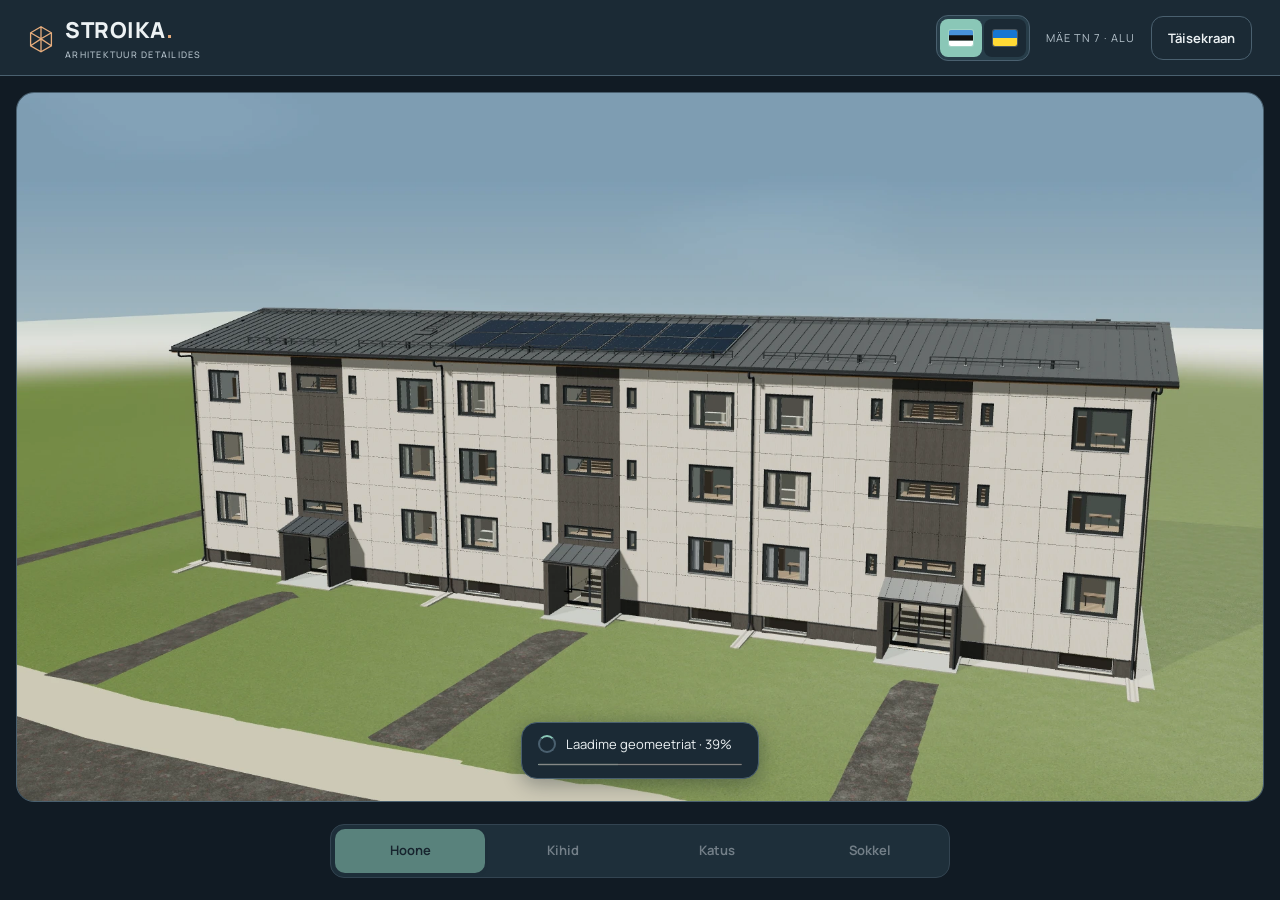
==== index.html @ 81cc1479 "Fix viewport presentation, roof collars, canopy outlets and touch language controls" ====
<!doctype html>
<html lang="et" data-asset-version="f1a93e30051062d28f25">
<head>
<meta charset="UTF-8"><meta name="viewport" content="width=device-width, initial-scale=1, viewport-fit=cover">
<title>Stroika — fassaad 3D-s</title>
<meta name="description" content="Mäe tn 7, Alu interaktiivne mudel avaliku projekti põhjal: pööramine, aknasõlm ja fassaadikihtide vaatamine.">
<meta name="theme-color" content="#111b24">
<link rel="icon" type="image/svg+xml" href="data:image/svg+xml,%3Csvg xmlns='http://www.w3.org/2000/svg' viewBox='0 0 32 32'%3E%3Crect width='32' height='32' rx='7' fill='%23253b33'/%3E%3Cpath d='M7 25V11l9-5 9 5v14H7m9-19v19M7 11l9 5 9-5' stroke='%23c78661' stroke-width='2' fill='none'/%3E%3C/svg%3E">
<link rel="stylesheet" href="./style.css?v=046a4077fe54d6c7591c">
<link rel="stylesheet" href="./presentation.css?v=afd533fc44184ffb05ec">
<script type="importmap">{"imports":{"./address-label.js":"./address-label.js?v=80302ed0776a6fa25265","./app.js":"./app.js?v=bcd4103a118bc91fea74","./assembly-geometry.js":"./assembly-geometry.js?v=94793bc73683503eff06","./asset-request.js":"./asset-request.js?v=95a159436d74dd88d717","./assets/BufferGeometryUtils.js":"./assets/BufferGeometryUtils.js?v=fda7e946b8e0b5ab39b7","./assets/CSS2DRenderer.js":"./assets/CSS2DRenderer.js?v=dd667941bc67380ecb46","./assets/GLTFLoader.js":"./assets/GLTFLoader.js?v=adbbafe8ce40416525b6","./assets/HDRLoader.js":"./assets/HDRLoader.js?v=d7053cfc4019f520335a","./assets/OrbitControls.js":"./assets/OrbitControls.js?v=c87f518c8e2ef7770900","./assets/RoomEnvironment.js":"./assets/RoomEnvironment.js?v=c20f0b4677f6128a138d","./assets/three.core.min.js":"./assets/three.core.min.js?v=61ba0df005b05991361d","./assets/three.module.min.js":"./assets/three.module.min.js?v=e2b5ee6bccd38fd6d8a2","./attic-floor.js":"./attic-floor.js?v=b68721244dbc3a54e870","./balcony-canopy.js":"./balcony-canopy.js?v=f110b8fa345199acd059","./balcony-cut-report.js":"./balcony-cut-report.js?v=0abd7e301e0ae6c8700b","./balcony-door-review.js":"./balcony-door-review.js?v=7d204f4b9f8efd01d2e4","./balcony-floor.js":"./balcony-floor.js?v=d8897e3ec4428729eb2e","./balcony-foundation.js":"./balcony-foundation.js?v=6d9b5b3fee782927a21c","./balcony-guard-source.js":"./balcony-guard-source.js?v=48499f6a5b667c0d6f78","./balcony-guard.js":"./balcony-guard.js?v=bd7186f531e3f54a16d3","./balcony-materials.js":"./balcony-materials.js?v=a9d55a6023f962b1ff80","./balcony-openings.js":"./balcony-openings.js?v=655246cf3c6546e9b4f5","./balcony-returns.js":"./balcony-returns.js?v=2030f0a344135262a0c0","./balcony-steel.js":"./balcony-steel.js?v=8ad013fffa51608e170d","./basement-openings.js":"./basement-openings.js?v=cfbcf807e6611de82596","./basement-window-plan.js":"./basement-window-plan.js?v=4b525cb623924c6e54fa","./basement-window.js":"./basement-window.js?v=b509f8f27368321968cc","./bracket-contact.js":"./bracket-contact.js?v=ccfce6287aacbd3ba866","./camera-clearance.js":"./camera-clearance.js?v=bef3f29b4afa20c36095","./camera-flight.js":"./camera-flight.js?v=c366bd927ab07b0eb783","./camera-keyboard.js":"./camera-keyboard.js?v=ed75ee1beeebaeec5a18","./camera-path.js":"./camera-path.js?v=079c559ab1bda22e01d8","./colour-aligned-columns.js":"./colour-aligned-columns.js?v=984cee5905f1a4c086ac","./context-recovery.js":"./context-recovery.js?v=4e852d9a7979caa1df20","./cut-area-accounting.js":"./cut-area-accounting.js?v=56ecab79c0206097260d","./cut-export-admission.js":"./cut-export-admission.js?v=d2174350e97be2c96b86","./cut-planner.js":"./cut-planner.js?v=71ea9486bda51ec93ed9","./depth-precision.js":"./depth-precision.js?v=2f0d1bb3e088b095fd2a","./dimension-label-layout.js":"./dimension-label-layout.js?v=9d657a3a7c1c1656f472","./dimension-schedule.js":"./dimension-schedule.js?v=57d21f9dce3e668b87b7","./end-wall-plan.js":"./end-wall-plan.js?v=03a8d7c6746a28905260","./engineering.js":"./engineering.js?v=a8e43d8fbae0f5274395","./entrance-access.js":"./entrance-access.js?v=705b09d2b3430f9ad68b","./entrance-context.js":"./entrance-context.js?v=d1247cc9fa3fe8171b16","./entrance.js":"./entrance.js?v=bba07e8d966ff369f007","./facade-colour-reference.js":"./facade-colour-reference.js?v=6c206ccae139eda6369c","./facade-colour-regions.js":"./facade-colour-regions.js?v=148253c18e8b266a34f4","./facade-corners.js":"./facade-corners.js?v=c5e0d01fce3b407b5b12","./facade-layouts.js":"./facade-layouts.js?v=bfe1ab2900c4718e681e","./facade-model-report.js":"./facade-model-report.js?v=a4027d465fecb69705ec","./facade-system.js":"./facade-system.js?v=b2ef3e587ae87a8224fa","./facade-window.js":"./facade-window.js?v=1150a4539124af18ea81","./fc-surface-uv.js":"./fc-surface-uv.js?v=74efad9407430b89746a","./gables.js":"./gables.js?v=308a1340d264072f6601","./glass-presentation.js":"./glass-presentation.js?v=217318fbb67a0286d0b7","./glazing-unit.js":"./glazing-unit.js?v=bef35822c9a3763f809d","./ground-junctions.js":"./ground-junctions.js?v=6e81d5db80e55c9f88b8","./house-report.js":"./house-report.js?v=4a797d5ca430efbe4f43","./house-workbench.js":"./house-workbench.js?v=38b29769c2aa2dc7f517","./i18n-catalog.js":"./i18n-catalog.js?v=53d9ffaf5446d22a8bc9","./i18n.js":"./i18n.js?v=d6da8995f29092e487aa","./inspection-stage.js":"./inspection-stage.js?v=679b2fa26d54f865747b","./joint-backings.js":"./joint-backings.js?v=344ec2947635e4515d29","./labour-plan.js":"./labour-plan.js?v=b615311474c632a0fff2","./landscape.js":"./landscape.js?v=46519fa29a1b203ef21e","./layout-options.js":"./layout-options.js?v=fceb8210a58e6cb95d4c","./local-joint-contract.js":"./local-joint-contract.js?v=28b755497af03d381aa5","./lookdev.js":"./lookdev.js?v=bb4e6d09b8dacef7bfd3","./manufacturing-plan.js":"./manufacturing-plan.js?v=09b4ba536b446ac4ffaf","./material-reference.js":"./material-reference.js?v=6fc06769d2205ecdea02","./model.js":"./model.js?v=21ec33af3bca0c9789c0","./motion.js":"./motion.js?v=7cb56ccbbaab7938e34a","./native-model.js":"./native-model.js?v=e6be6a615f79ee05e4f4","./native-transport.js":"./native-transport.js?v=31d6c290a8f6722cddcb","./northwest-openings.js":"./northwest-openings.js?v=2d9708341de5ee6011ef","./opening-dimensions.js":"./opening-dimensions.js?v=8c6c34f3834d6f7a5060","./panel-blank-shapes.js":"./panel-blank-shapes.js?v=f43d72f097272eac4ff3","./panel-contour-geometry.js":"./panel-contour-geometry.js?v=859fbf2c04aa29979e6c","./panel-drilling.js":"./panel-drilling.js?v=f5008f6df70693effa74","./panel-fastener-pattern.js":"./panel-fastener-pattern.js?v=53b2ac24f8c257262f7e","./panel-local-joints.js":"./panel-local-joints.js?v=d94a86e1718653aedc5e","./panel-rectangle-partition.js":"./panel-rectangle-partition.js?v=52e167e9722d224eb84e","./panel-row-plans.js":"./panel-row-plans.js?v=4dd62f5281ede4c2ed92","./panel-screws.js":"./panel-screws.js?v=47c69201475d6217acd4","./panel-support-topology.js":"./panel-support-topology.js?v=3cd028f0bba2a2d20cbd","./plinth-air-path.js":"./plinth-air-path.js?v=5e6fa7f5764194be2ebb","./plinth-assembly.js":"./plinth-assembly.js?v=24295f304f7d7cd035d5","./plinth-board-drilling.js":"./plinth-board-drilling.js?v=0b1f20275c44f00a4d11","./plinth-cut-report.js":"./plinth-cut-report.js?v=112612f791c641402ff1","./plinth-fixing-review.js":"./plinth-fixing-review.js?v=f5f68c0758fc7167e67a","./plinth-plan.js":"./plinth-plan.js?v=512eb7afffaf000fef30","./plinth-selection.js":"./plinth-selection.js?v=034f75030c23aaaf6055","./plinth-support-inspection.js":"./plinth-support-inspection.js?v=9ac2a6752c0ebf2d5d8f","./plinth-supports.js":"./plinth-supports.js?v=6f33201c4c2aa1c50548","./plinth-ventilation.js":"./plinth-ventilation.js?v=e081619e3a3a4e57336b","./presentation.js":"./presentation.js?v=aeb04df1e1323be7c5cf","./profile-cuts.js":"./profile-cuts.js?v=5f25b1b3d617f0002b52","./project-quantities.js":"./project-quantities.js?v=48af7e0e832611594af2","./rainwater-details.js":"./rainwater-details.js?v=5e08c3ec34ef5ee8a0e8","./rainwater-source.js":"./rainwater-source.js?v=e925e20661da683ee73d","./render-quality.js":"./render-quality.js?v=307b591478662fbd8284","./retained-return-drawing.js":"./retained-return-drawing.js?v=5ad739450ceb96f6e835","./reveal-plan.js":"./reveal-plan.js?v=7976fb8bd0724afd8a3d","./roof-assembly.js":"./roof-assembly.js?v=1ca0709fe92a6986a6f9","./roof-colour-reference.js":"./roof-colour-reference.js?v=7435b238c9062695c0b2","./roof-edge-details.js":"./roof-edge-details.js?v=03960c8f4cec0ee09d2c","./roof-edge-drawing.js":"./roof-edge-drawing.js?v=89116c6f978f35990759","./roof-geometry.js":"./roof-geometry.js?v=22fea6f43058669affa2","./roof-lath-review.js":"./roof-lath-review.js?v=b5bbfd9e30db08e8463e","./roof-penetration-flashing.js":"./roof-penetration-flashing.js?v=64b873654951f13a9c4b","./selection-drawing.js":"./selection-drawing.js?v=183030824e7bf06c9c46","./site-access-reference.js":"./site-access-reference.js?v=43acfdd09ffcd6b4b567","./site-plan-reference.js":"./site-plan-reference.js?v=b1d7b631a0abacf950e4","./source-openings.js":"./source-openings.js?v=10825c2974d39651b61d","./static-display.js":"./static-display.js?v=5b0a6d303ba770de3ea8","./tap-gesture.js":"./tap-gesture.js?v=1f12467488f590e7273f","./terrain-relief.js":"./terrain-relief.js?v=ce4349dcc2130a2dcf2d","./viewer-entry.js":"./viewer-entry.js?v=22b4f840751bb31de50a","./viewer-startup.js":"./viewer-startup.js?v=ef9cd405ccd4a5fee690","./visible-picking.js":"./visible-picking.js?v=cc2d7ab8867e9b3622e1","./visual-panel-layout.js":"./visual-panel-layout.js?v=228a85b396be67d342d5","./window-decoration.js":"./window-decoration.js?v=9f7592676ddf8d2ad273","./window-detail.js":"./window-detail.js?v=044bbdfba5a5f567910d","./window-panel-inspection.js":"./window-panel-inspection.js?v=e3a97f4944a8379cc226","./window-schedule.js":"./window-schedule.js?v=18ff9a34581ae51a6429","./window-sill.js":"./window-sill.js?v=b2d2eb8c8c85591f98f5","./workbench-entry.js":"./workbench-entry.js?v=69d55c6009302a7c5cb3","./workbench.js":"./workbench.js?v=1d718b885391c957c95d","three":"./assets/three.module.min.js?v=e2b5ee6bccd38fd6d8a2"}}</script>
</head>
<body>
<div class="app" id="app" data-mode="building">
  <header class="header">
    <div class="identity"><svg aria-hidden="true" width="30" height="32" viewBox="0 0 30 32"><path d="M3 25V10l12-7 12 7v15l-12 7zM15 3v29M3 10l12 7 12-7M3 25l12-8 12 8" fill="none" stroke="currentColor" stroke-width="1.5"/></svg><div><b>STROIKA<span class="brand-point">.</span></b><span class="subbrand">ARHITEKTUUR DETAILIDES</span></div></div>
    <div class="header-actions"><div id="language-switch" class="language-switch" role="group" aria-label="Keel / Мова"><button type="button" data-language="et" lang="et" aria-pressed="true" aria-label="Eesti keel" title="Eesti keel"><svg class="language-flag" viewBox="0 0 24 16" aria-hidden="true"><path fill="#4891d9" d="M0 0h24v6H0z"/><path fill="#111" d="M0 5.33h24v5.34H0z"/><path fill="#fff" d="M0 10.67h24V16H0z"/></svg></button><button type="button" data-language="uk" lang="uk" aria-pressed="false" aria-label="Українська мова" title="Українська мова"><svg class="language-flag" viewBox="0 0 24 16" aria-hidden="true"><path fill="#1676d1" d="M0 0h24v8H0z"/><path fill="#ffda35" d="M0 8h24v8H0z"/></svg></button></div><span class="demo-badge">MÄE TN 7 · ALU</span><button id="presentation-toggle" type="button" aria-pressed="false">Täisekraan</button><button id="open-engineering" type="button" aria-expanded="false" aria-controls="engineering-drawer" hidden>Joonised</button></div>
  </header>
  <main>
    <section class="stage" aria-label="Hoone interaktiivne 3D-mudel" data-signature-moment="facade-explode" data-story-beat="building">
      <img id="model-poster" class="model-poster" src="./assets/mae7-preview.webp" alt="Mäe tn 7 mudeli ülevaade" fetchpriority="high" decoding="async">
      <div id="viewer" role="img" aria-label="Projektil põhinev kolmemõõtmeline mudel. Pööramiseks lohista; klaviatuuriga juhtimiseks kasuta vaate nuppe."></div>
      <div class="stage-title"><span class="eyebrow" id="view-kicker">01 / ARHITEKTUUR</span><h1 id="view-title">Mäe tn 7.</h1><p id="view-description">Rekonstrueerimine avaliku projekti põhjal.</p></div>
      <div id="selection-card" class="selection-card" aria-live="polite" hidden></div>
      <span id="gesture-hint" hidden></span><div class="model-tag"><span class="model-tag-line"></span><span id="model-tag-text">40,4 m · 3 korrust</span></div>
      <div class="view-tools" inert aria-label="Vaate juhtimine">
        <button id="gesture-mode" class="icon-button" aria-pressed="false" aria-label="Lülita lohistamine nihutamisele" title="Pööramine / nihutamine"><svg class="rotate-symbol" viewBox="0 0 24 24"><path d="M20 8a8 8 0 1 0 0 8M20 3v5h-5"/></svg><svg class="pan-symbol" viewBox="0 0 24 24"><path d="M12 3v18M3 12h18m-13-8 4-3 4 3M8 20l4 3 4-3M4 8l-3 4 3 4m16-8 3 4-3 4"/></svg></button><button id="dimensions" class="icon-button" aria-label="Mõõdud" title="Mõõdud" aria-pressed="false"><svg viewBox="0 0 24 24"><path d="m4 17 13-13 4 4-13 13ZM9 12l3 3m1-7 3 3"/></svg></button><button id="rotate-left" class="icon-button" aria-label="Pööra mudelit vasakule" title="Pööra vasakule"><svg viewBox="0 0 24 24"><path d="M8 5 3 10l5 5M3 10h10a6 6 0 0 1 0 12"/></svg></button>
        <button id="rotate-right" class="icon-button" aria-label="Pööra mudelit paremale" title="Pööra paremale"><svg viewBox="0 0 24 24"><path d="m16 5 5 5-5 5M21 10H11a6 6 0 0 0 0 12"/></svg></button>
        <button id="zoom-in" class="icon-button" aria-label="Suumi sisse" title="Suumi sisse"><svg viewBox="0 0 24 24"><path d="M5 12h14M12 5v14"/></svg></button>
        <button id="zoom-out" class="icon-button" aria-label="Suumi välja" title="Suumi välja"><svg viewBox="0 0 24 24"><path d="M5 12h14"/></svg></button>
        <button id="home-view" class="icon-button" aria-label="Algvaade" title="Algvaade"><svg viewBox="0 0 24 24"><path d="m4 11 8-7 8 7M6 10v10h12V10M10 20v-7h4v7"/></svg></button>
      </div>
      <div id="loading" class="loading" role="status"><span class="loading-mark"></span><span id="loading-text">Laadime mudelit…</span><progress id="loading-progress" max="100" aria-label="3D laadimine"></progress></div>
      <div id="fallback" class="fallback" hidden><h2 id="fallback-title">3D avamine ebaõnnestus</h2><p id="fallback-note">Proovi stseeni uuesti laadida.</p><button id="retry-viewer" class="dimension-button" type="button">Proovi uuesti</button></div>

    </section>
    <aside class="control-panel" aria-label="Mudeli vaated ja fassaadikihid">
      <div class="panel-heading"><span class="eyebrow">MUDELI ÜLEVAADE</span><span class="technical-label">3D</span></div>
      <div class="mode-tabs" inert role="group" aria-label="Mudeli vaade">
        <button data-mode="building" aria-pressed="true">Hoone</button>
        <button data-mode="layers" aria-pressed="false">Kihid</button>
        <button data-mode="roof" aria-pressed="false">Katus</button><button data-mode="plinth" aria-pressed="false">Sokkel</button>
      </div>
      <div class="panel-intro"><h2 id="panel-title">Hoone ülevaade</h2><p id="panel-description">Vali element, et seda mudelis vaadata.</p></div>
      <div id="reveal-controls" class="reveal-controls" hidden><div role="group" aria-label="Aknasõlme variant"><button data-reveal="field" aria-pressed="true">Cembrit · 150 mm</button><button data-reveal="source" aria-pressed="false">Projekt · PURAL</button></div><button id="glazing-inspection" type="button" aria-pressed="false">Klaaspakett</button><a href="./field-reveal-cuts.json?v=b94b55be0f2cf8744ea2" download>Akna palede detailid ↓</a></div>
      <div class="layer-workspace" data-story-beat="layers">
        <div class="slider-heading"><label for="explode">Eralda kihid</label><output id="explode-value" for="explode">0%</output></div>
        <input id="explode" type="range" min="0" max="100" step="1" value="0" aria-label="Fassaadikihtide eraldamise ulatus">
        <div class="layer-list" id="layer-list"></div>
      </div>
      <div class="selected-layer" id="selected-layer" aria-live="polite"><span class="eyebrow">KONSTRUKTSIOON</span><h3>Mäe tn 7 · Alu</h3></div>
      <div class="selection-actions"><button id="focus-component" hidden>Vaata detaili lähemalt</button><button id="open-selection-drawing" type="button" hidden>Selle plaadi joonis ↗</button><button id="measure-balcony-door" type="button" hidden>Ukse mõõdud</button><button id="measure-balcony-window" type="button" hidden>Akna mõõdud</button></div><div class="panel-bottom"><span class="demo-square"></span><p>Alus: projekt P-8/8/22, lehed 02, 05–08. Väikesed detailid on lihtsustatud; objekti mõõte ja kehtivat paigaldusversiooni veel kontrollitakse.</p></div>

      <a class="source-link" href="https://riigihanked.riik.ee/rhr-web/#/procurement/10162244/documents?group=B" target="_blank" rel="noopener">Avalik projekt ↗</a>
    </aside>
  </main>
  <details id="engineering-drawer"><summary hidden>Joonised / arvutused</summary><section id="selection-drawing" class="engineering selected-drawing" aria-label="Valitud detaili joonis" hidden></section><section class="engineering" aria-label="Paigalduse ettevalmistus">
 <div class="engineering-head"><span class="eyebrow">PAIGALDUSE ETTEVALMISTUS · KONTROLLITAVAD VARIANDID</span><h2>Fassaadist konkreetse detailini.</h2><p>Akende asukohad pärinevad lehe 05 vektorjoonisest. Tüüpide mõõdud on spetsifikatsioonist. Objekti mõõte ja kehtivat tööprojekti veel kontrollitakse.</p></div>
 <div class="engineering-grid"><div>
 <div class="planner-controls"><label>Fassaad<select id="layout-facade"><option value="SE">Kagu · sissepääsud</option><option value="NW">Loode · rõdud</option><option value="SW">Edel · otsasein</option><option value="NE">Kirre · otsasein</option></select></label><label>Plaadimoodul<select id="layout-variant"><option value="A">A · plaat 832 + vuuk 8</option><option value="B">B · plaat 1192 + vuuk 8</option><option value="C">C · plaat 1250 + vuuk 8</option><option value="D">D · varasemad pikad 1200</option><option value="E" selected>1192×1250 · vasakult →</option></select></label><label>Valmis detaili suurim kõrgus, mm<input id="panel-height" type="number" min="0" max="3050" step="1" value="1250"></label><label>Akende ümber<select id="cut-policy"><option value="split">Eraldi detailid · Patina</option><option value="notched-study" selected>Sälguga terve leht · kontrollimiseks</option></select></label><label>Võrgu nihe, mm<input id="layout-offset" type="number" min="0" max="1257" step="1" value="0"></label><button id="find-offset">Võrdsed servad / vähem lõikeid</button></div>
 <p id="layout-note"></p><div id="layout-svg" class="layout-drawing"></div><div id="layout-metrics" class="layout-metrics"></div><p id="layout-scope" class="scope"></p><div id="part-info" class="part-info" aria-live="polite"></div><p id="cut-warning" class="engineering-warning"></p>
 <div class="export-controls"><button id="csv-export">Koguste tabel CSV ↓</button><button id="svg-export">Joonis SVG ↓</button><button id="json-export">Täielik arvutus ↓</button><button id="saw-export">Lõigete järjekord CSV ↓</button><button id="offcut-export">Jäägid CSV ↓</button></div>
 </div><div class="cut-column"><h3>Detailide paigutus lehel.</h3><div class="planner-controls"><label>Lehe laius, mm<select id="stock-width"><option>1200</option><option>1250</option><option selected>1192</option></select></label><label>Lehe kõrgus, mm<input id="stock-height" type="number" min="1" step="1" value="1250"></label><label>Saetee, mm<input id="kerf" type="number" min="0" max="15" value="3"></label><label>Servavaru mõlemal küljel, mm<input id="trim" type="number" min="0" max="100" value="0"></label></div><p class="scope">1192×1250 mm on Arturi täpsustatud valmis plaadi mõõt. Detaili ja lehe kõrgust saab võrrelda eraldi. Saetee ja servavaru on eeldused. Tekstuuri pööramine on keelatud; värve arvestatakse eraldi.</p><label class="sheet-label">Vaata lehte<select id="sheet-select"></select></label><div id="sheet-svg" class="sheet-drawing"></div><p id="unallocated" class="scope"></p></div></div>
 <p id="engineering-status" role="status"></p>
 <div class="engineering-grid secondary"><section><h3>Karkassi samm ja villa lõikamine.</h3><p>Konsoolid kannavad koormust, puitprussid moodustavad pesad ja roovid toetavad plaate. Villa laius aitab valida konstruktiivselt lubatud lahenduste seast säästliku variandi.</p><div class="planner-controls"><label>Prusside telgede samm, mm<input id="wool-step" type="number" value="600" min="100" max="1000"></label><label>Villa laius, mm<input id="wool-width" type="number" value="565" min="1" max="1500"></label><label>Lõikevaru, mm<input id="wool-extra" type="number" value="15" min="0" max="30"></label></div><p id="wool-result" class="part-info" aria-live="polite"></p><p class="scope">ISOVER STANDARD35 näide: 565 mm puitkarkassi sammule 600; tootja järgi varu 10–15 mm. Objektil kasutatavat toodet ei ole veel kinnitatud. <a href="https://www.isover.ee/Tooted/ehitusisolatsioon/isover-standard-35" target="_blank" rel="noopener">Allikas ↗</a></p></section>
 <section><h3>Tööde järjekord.</h3><ol class="sequence"><li>Aluspind, geomeetria, tööjoonis ja kinnituste katsed.</li><li>Esimene konsoolide ja aknaraami näidis; vastuvõtt enne seeriat.</li><li>100 mm villa → vertikaalne 50×50 / 50 mm → horisontaalne 50×50 / 50 mm.</li><li>9 mm tuuletõkkekips, sobiv vuukide tihendus ja fotod enne sulgemist. Akende juures olev RKL31 on teine materjal: seda ei teibita.</li><li>100×25 lauad, avatud tuulutuskanal, vuugitoed ja süsteemne teip.</li><li>Paigutus → avade ja liikumise kontroll → lõikamine → paigaldus → vastuvõetud detailide arvestus.</li></ol><p class="scope">Fassaadi normatiivne omakaal 0,5 kN/m² — §5.5. Tuulekoormus ja plokkaluse tugevus pole määratud; ankrute sammu mudel ei määra.</p></section></div>
 <details class="quantities"><summary>Projekti kogused: fassaad, sokkel ja katus</summary><p>Mahutabel v02, leht Hanketabel. Projekti maht; varu ei lisata ega tööd loeta vastuvõetuks automaatselt.</p><table><thead><tr><th>Töö</th><th>Kogus</th><th>Allikas</th></tr></thead><tbody id="quantities-body"></tbody></table><a href="./window-ledger.json?v=74e44ffeea60c7464576" download>Aknad · 88 elementi JSON ↓</a></details>
</section>
<section class="engineering interface-section" id="material-reference"><span class="eyebrow">MATERJALID / V25</span><h2>Materjal, värv ja paksus.</h2><p>P222 ja P070 on muutmata Swisspearli digitaalsed näidised. RR23 on Ruukki kataloogi näidis. Välimus sõltub valgusest ja ekraanist; tarnitud partiid veel kontrollitakse.</p><div class="material-samples"><figure><img src="./assets/P222-official-swatch.jpg" alt="Swisspearl P222 digitaalne näidis" width="140" height="105"><figcaption>P222 · põhifassaad</figcaption></figure><figure><img src="./assets/P070-official-swatch.jpg" alt="Swisspearl P070 digitaalne näidis" width="140" height="105"><figcaption>P070 · tumedad alad</figcaption></figure><figure><div class="rr23-sample" aria-label="RR23 digitaalne näidis"></div><figcaption>RR23 · katus ja metall</figcaption></figure></div><details class="quantities"><summary>20 materjali: parameetrid ja allikad</summary><table><thead><tr><th>Element / allikas</th><th>Projekti parameetrid</th><th>Välimus mudelis</th></tr></thead><tbody><tr><td>Katuseplekk<small>PDF 19, 53, 60</small></td><td>Classic / PURAL / RR23 · 0,6 mm; 32/475 mm on üksnes Ruukki EE võrdlusprofiil</td><td>Tootja digitaalne RR23 näidis; läige, karedus ja peegeldused on näitlikud</td></tr><tr><td>Katuse aluskate<small>PDF 19, 60</small></td><td>Tootekood puudub · mõõt sõlme järgi; tuulutusliist 32×50; roov 32×100 mm</td><td>Näitlik tume pind; 0,2 mm on visualiseerimise paksus</td></tr><tr><td>Aluskonstruktsiooni puit<small>PDF 19, 21, 57</small></td><td>H3; räästalaudisel Bs1,d0 · mõõt sõlme järgi; fassaad 50×50 ja 25×100; katus 32×50 ja 32×100; sokkel 50×75; räästalaudis 22×100 mm</td><td>Näitlik puidutekstuur; puuliik ja partii värv on teadmata</td></tr><tr><td>Kiudtsementplaadid<small>PDF 21, 53</small></td><td>P222 / P070 · 8 mm;</td><td>Praeguse tootja digitaalsed näidised; tarnitud partiid pole mõõdetud</td></tr><tr><td>Fassaadi mineraalvill<small>PDF 21, 29</small></td><td>λ≤0,035 W/(m·K) · 200 mm; 100+50+50 mm; vähemalt 200 mm</td><td>Näitlikud kiud; digitaalse pinna värv ja tihedus ei kinnita toote omadusi</td></tr><tr><td>Pööningu vahelae soojustus<small>PDF 19, 20, 29, 60</small></td><td>PP-1; λ≤0,041; klass A · 450 mm; vana 250 mm eemaldatakse; soojustatakse horisontaalne vahelagi</td><td>Näitlik kiuline kiht; kõiki katusekaldeid ei soojustata</td></tr><tr><td>Tuuletõkkekipsplaat<small>PDF 21, 56</small></td><td>Tootekood puudub · 9 mm; teibitud vuugid</td><td>Näitlik pind; praegune Gyproc GTS9 on 9,5 mm ja pole täpne asendus</td></tr><tr><td>Kaitseteip kiudtsemendi all<small>PDF 21</small></td><td>Tootekood puudub · mõõt sõlme järgi; 100 mm laius ja 2 mm paksus on digitaalse mudeli eeldused, mitte projekti mõõdud</td><td>Näitlik must kumm; suurendamine 90→100 ei kinnita paarislaudade sõlme</td></tr><tr><td>Aknaplekid ja metallraamistused<small>PDF 23, 53</small></td><td>PURAL / RR23 · 0,6 mm; väljaulatus 30 mm; rõdude juures 10 mm; kalle ≥1:10</td><td>Digitaalne RR23; läige ja painutused on näitlikud</td></tr><tr><td>Uued PVC-aknad ja klaaspaketid<small>PDF 23, 73, 74</small></td><td>PVC; läbipaistev kolmekordne klaaspakett; keraamiline vaheliist · mõõt sõlme järgi; väljast tumehall, seest valge; U≤0,9/1,1 tüübi järgi</td><td>Värviperekond vastab projektile; RGB, IOR, valgusläbivus ja karedus on näitlikud</td></tr><tr><td>Välisuksed<small>PDF 24, 53, 75</small></td><td>VU01; soojustatud alumiinium / RR23; läbipaistev karastatud klaas · mõõt sõlme järgi; U≤1,4; mudeli 12 mm klaas on näitlik</td><td>Digitaalne RR23 ja näitlik optika; tellitud klaaspaketti ei ole määratud</td></tr><tr><td>Tuulekoja katusekate<small>PDF 25, 53, 68</small></td><td>SBS ↔ Classic / PURAL · mõõt sõlme järgi; Classic-sõlmes 0,6 mm plekk ning 32×50 ja 32×100 mm puit</td><td>Kujutatud Classic on mudeli valik; dokumentide vastuolu ei ole kooskõlastatult lahendatud</td></tr><tr><td>Rõdude teras<small>PDF 26, 53</small></td><td>S355JR / C3 / RR23 · mõõt sõlme järgi; 100×100×5; 100×50×5; 50×50×5; L50×50×5; piire 40×40×3 ja 40×80×3 mm</td><td>Digitaalne RR23; värvitekstuur ja teravad servad on näitlikud</td></tr><tr><td>Sissepääsu varikatuse teras<small>PDF 25</small></td><td>S355JR / C3 / kuumtsinkimine · mõõt sõlme järgi; RHS 100×80×5 mm</td><td>Näitlik tsink; tegelik muster ja vananemine on teadmata</td></tr><tr><td>Rõduklaas<small>PDF 26</small></td><td>Läbipaistev karastatud; ülemine hall karastatud lamineeritud klaas · [6] mm; ülemine 4+4 mm; vahekiht on teadmata</td><td>IOR, valgusläbivus, toon ja peegeldused on näitlikud</td></tr><tr><td>Rõdupõrand<small>PDF 26, 65</small></td><td>Tsementlaastplaat; libisemiskindel PU või analoog · 24 mm; kumm 1,5×50; PURAL 0,6 mm; kalle ≥1:80; ülespööre ≥100 mm</td><td>Näitlik pind; 1 mm viimistlus ja kihtide järjekord vajavad kinnitamist</td></tr><tr><td>Sokli soojustus ja profiilid<small>PDF 18, 28, 57</small></td><td>EPS; näide EPS120 Perimeeter; MP25/38 või analoog · 150 mm; 100+50 mm; λ≤0,035; 120 kPa; puit 50×75; profiil 25 mm; FC8 P070</td><td>Näitlik EPS ja tsink; kiudtsemendi värv on digitaalne näidis</td></tr><tr><td>Säilitatavad keldriaknad<small>PDF 23, 63</small></td><td>Tootekood puudub · mõõt sõlme järgi; uued 0,6 mm PURAL-aknaplekid; sõlmes puit 75×30; RKL31 30 mm või analoog</td><td>Valge raam ja läbipaistev pind on olemasoleva akna näitlik kujutis</td></tr><tr><td>Kinnitused ja konsoolid<small>PDF 21, 57</small></td><td>C3; konsoolidel ja kübarprofiilil tsink ≥275 g/m² · mõõt sõlme järgi; L150×150×60×2,5 mm; vähemalt 5 väljatõmbekatset</td><td>Ruumilised kruvid olemasolevate 8 mm avade telgedel. Kruvitoode ja kinnituslahendus ei ole veel kooskõlastatud.</td></tr><tr><td>Betoonist sillutusriba<small>PDF 18</small></td><td>C30/37 / XC4+XF3 / B500 · mõõt sõlme järgi; laius 600 mm; kalle ≥2%; killustik 200 mm 0–32; võrk Ø6@150×150 mm</td><td>Näitlik betoonpind; tegelikku segu pole skannitud</td></tr></tbody></table><a href="./material-ledger-v25.json" download>Materjalid ja allikad JSON ↓</a></details><p class="scope">Katus: pööningu vahelael 450 mm puistevilla; kaldpindadel aluskate, tuulutusliistud, roovid ja kate. Sissepääsude kohal on dokumentides SBS / Classic vastuolu; kujutatud Classic-sõlm vajab projekteerija vastust.</p></section>
<section class="engineering interface-section"><span class="eyebrow">SÕLMED / KONTROLLLÕIGE</span><h2>Sokkel → aken → räästas.</h2><p>VS-2 paksused on proportsionaalsed. Kõrgusüleminekud on skeemsed; avasid, ankruid ja liikumissõlmi see lõige ei määra.</p><img src="./vertical-strip.svg" alt="Fassaadi kontrolllõige: 100+50+50+9+25+8 mm, sokli ja katuse erinevad süsteemid" style="width:100%;height:auto;background:#fff;border:1px solid #cbd4d6"><div class="export-controls"><a href="./mae7-review-v25.pdf" target="_blank">Fassaadid, krunt ja materjalid · V25 · A3 ↗</a><a href="./vertical-strip.svg" download>Lõige SVG ↓</a><a href="./budmaster/index.html">Kõik allikad · ehitusmeistri pakett ↗</a></div><p class="scope">ISOVER keelab RKL31 teipimise: teip võib lahti tulla ja kanali sulgeda. See erineb 9 mm tuuletõkkekipsist, millele kasutatakse sobivat tihendussüsteemi. <a href="https://www.isover.ee/Tooted/ehitusisolatsioon/isover-rkl-31" target="_blank" rel="noopener">RKL31 juhend ↗</a></p></section><section class="engineering"><span class="eyebrow">VARASEMAD VAATED · V22</span><h2>Fassaad ja detailid lähedalt.</h2><div class="presentation-frames"><a href="./assets/v22-cycles-northwest-79de7b77274e.png" target="_blank" rel="noopener"><figure><img src="./assets/v22-cycles-northwest-79de7b77274e.png" alt="Mäe tn 7 Blenderi mudel: rõdudega fassaad" width="2200" height="1200" loading="lazy" decoding="async"><figcaption>Rõdudega fassaad ↗</figcaption></figure></a><a href="./assets/v22-cycles-detail-b9e10c1c37ee.png" target="_blank" rel="noopener"><figure><img src="./assets/v22-cycles-detail-b9e10c1c37ee.png" alt="Mudeli detailid: rõdu, klaasid, aken ja räästalaudis" width="2200" height="1600" loading="lazy" decoding="async"><figcaption>Rõdu ja aknasõlm ↗</figcaption></figure></a></div><p class="scope">Cycles · näitlik valgustus. Värve võrreldakse materjalinäidistega.</p></section><section class="engineering"><span class="eyebrow">ALLIKATE KONTROLL</span><h2>Paigaldust mõjutavad küsimused.</h2><div id="rfi-list"></div><a href="./rfi-register.json" download>Küsimuste register JSON ↓</a><p class="scope">Vastused ja kehtiva versiooni saab brigaad ettevõttelt või vastutavalt projekteerijalt. Praegused mudelivariandid ei asenda kooskõlastatud sõlmi.</p></section></details><footer><span>MÕÕDISTUS → JOONISED → MUDEL → KOGUSED</span><span>MÄE TN 7 · ALU / V25</span></footer>
</div>
<script type="module" src="./i18n.js?v=d6da8995f29092e487aa"></script>
<script type="module" src="./viewer-entry.js?v=22b4f840751bb31de50a"></script>
<script type="module" src="./workbench-entry.js?v=69d55c6009302a7c5cb3"></script>
<script type="module" src="./presentation.js?v=aeb04df1e1323be7c5cf"></script>
</body>
</html>
---- style.css ----
@import url('https://fonts.googleapis.com/css2?family=Manrope:wght@400;500;600;650;700;800&display=swap');
:root{--ink:#111d2c;--muted:#5d6a76;--paper:#f8fafb;--line:#d7dfe5;--orange:#b74920;--accent:#ef7642;--panel:#fff;--soft:#eef2f5;font-family:Manrope,system-ui,-apple-system,sans-serif;color:var(--ink);font-synthesis:none}
*{box-sizing:border-box}body{margin:0;background:var(--paper)}button,input{font:inherit}button{cursor:pointer}button:focus-visible,input:focus-visible{outline:3px solid var(--accent);outline-offset:3px}button{touch-action:manipulation}svg{display:block}.app{min-height:100svh;display:flex;flex-direction:column}.header{height:88px;padding:0 40px;display:flex;justify-content:space-between;align-items:center;background:var(--ink);color:#fff}.identity{display:flex;gap:15px;align-items:center}.identity>svg{color:var(--accent)}.identity b{font-size:24px;font-weight:800;letter-spacing:.05em}.brand-point{color:var(--accent)}.subbrand{display:block;font-size:11px;letter-spacing:.15em;font-weight:500;color:#bcc8d5;margin-top:3px}.demo-badge{font-size:12px;letter-spacing:.09em;color:#d9e0e9;padding:9px 13px;border:1px solid #536073;border-radius:3px}.app main{display:grid;grid-template-columns:minmax(0,1fr) 348px;flex:1;min-height:700px}.stage{position:relative;overflow:hidden;background:#e9eef1;min-height:700px;isolation:isolate}#viewer{position:absolute;inset:0;outline:none}#viewer canvas{display:block;width:100%;height:100%;touch-action:none}.stage-title{position:absolute;left:38px;top:31px;pointer-events:none}.eyebrow{font-size:11px;letter-spacing:.15em;font-weight:700;color:var(--muted)}.stage-title h1{font-size:clamp(24px,2.6vw,40px);font-weight:500;letter-spacing:-.05em;line-height:1.13;margin:12px 0 8px}.stage-title p{font-size:14px;margin:0;color:var(--muted)}.model-tag{position:absolute;left:38px;bottom:90px;display:flex;gap:10px;align-items:center;font-size:12px;color:#3d4e5d;pointer-events:none}.model-tag-line{height:1px;width:25px;background:var(--orange)}.view-tools{position:absolute;right:24px;top:30px;display:flex;gap:5px;flex-direction:column}.icon-button{height:38px;width:38px;border:1px solid #c7d2db;border-radius:50%;background:#ffffffdc;color:var(--ink);display:grid;place-items:center;box-shadow:0 2px 8px #17304508}.icon-button svg{width:17px;height:17px;fill:none;stroke:currentColor;stroke-width:1.5;stroke-linecap:round;stroke-linejoin:round}.icon-button:hover{background:#fff;border-color:#879bab}.stage-bottom{position:absolute;left:38px;right:25px;bottom:26px;display:flex;align-items:center;justify-content:space-between;gap:15px}.gesture-hint{font-size:12px;color:#455668;max-width:290px}.dimension-button{font-size:13px;min-height:40px;padding:9px 15px;background:#ffffffdc;border:1px solid #c3d0d9;color:var(--ink);border-radius:4px}.dimension-button[aria-pressed=true]{color:#fff;background:var(--ink);border-color:var(--ink)}.control-panel{padding:30px 28px 23px;background:var(--panel);border-left:1px solid var(--line);display:flex;flex-direction:column;gap:21px}.panel-heading{display:flex;justify-content:space-between;align-items:center}.technical-label{font-size:13px;font-weight:600;color:#8a969f}.mode-tabs{display:grid;grid-template-columns:repeat(3,1fr);padding:4px;background:var(--soft);border-radius:6px;gap:2px}.mode-tabs button{border:0;padding:11px 6px;border-radius:4px;background:transparent;font-size:14px;font-weight:600;color:#566877}.mode-tabs button[aria-pressed=true]{background:var(--ink);color:#fff}.panel-intro h2{font-size:25px;font-weight:500;line-height:1.25;letter-spacing:-.04em;margin:0 0 9px}.panel-intro p{font-size:14px;line-height:1.65;margin:0;color:var(--muted)}.slider-heading{display:flex;justify-content:space-between;align-items:center;font-size:14px;margin-bottom:11px}.slider-heading output{font-size:13px;color:var(--orange);font-variant-numeric:tabular-nums;font-weight:700}input[type=range]{accent-color:var(--orange);width:100%;height:25px;margin:0 0 12px;cursor:pointer}.layer-list{display:flex;flex-direction:column;gap:0;border-top:1px solid var(--line)}.layer-row{display:flex;align-items:center;min-height:45px;border-bottom:1px solid #e5eaee;gap:8px}.layer-select{display:flex;align-items:center;gap:11px;flex:1;padding:10px 0;min-width:0;text-align:left;background:transparent;border:0;color:var(--ink);font-size:14px}.layer-index{color:#7a8791;font-size:11px;min-width:16px}.swatch{width:10px;height:20px;border-radius:2px;flex:none}.layer-title{flex:1}.layer-select[aria-pressed=true] .layer-title{font-weight:700;color:var(--orange)}.visibility{height:35px;min-width:35px;background:transparent;border:0;display:grid;place-items:center;color:#718392}.visibility svg{width:18px;height:18px;fill:none;stroke:currentColor;stroke-width:1.5}.visibility[aria-pressed=false]{color:#a6afb7}.visibility[aria-pressed=false] svg{opacity:.4}.layer-row.is-hidden .layer-select{opacity:.45}.selected-layer{border-left:2px solid var(--accent);padding:3px 0 3px 15px}.selected-layer h3{margin:7px 0 6px;font-size:16px;font-weight:600}.selected-layer p{font-size:13px;line-height:1.65;color:var(--muted);margin:0}.panel-bottom{margin-top:auto;display:flex;gap:10px;padding-top:15px;border-top:1px solid var(--line)}.panel-bottom p{font-size:12px;line-height:1.6;color:#626f7a;margin:0}.demo-square{height:8px;width:8px;background:var(--accent);flex:none;margin-top:5px}.app footer{height:42px;display:flex;align-items:center;justify-content:space-between;padding:0 40px;border-top:1px solid var(--line);font-size:10px;letter-spacing:.1em;color:#62717e;background:var(--paper)}.loading{position:absolute;left:50%;top:50%;transform:translate(-50%,-50%);font-size:14px;display:flex;align-items:center;gap:12px;background:#ffffffed;padding:16px 20px;border-radius:6px;white-space:nowrap}.loading-mark{display:block;width:18px;height:18px;border:2px solid #dae1e6;border-top-color:var(--orange);border-radius:50%;animation:spin 1s linear infinite}@keyframes spin{to{transform:rotate(360deg)}}[hidden]{display:none!important}.fallback{position:absolute;inset:200px 10% auto;background:#fff;border:1px solid var(--line);padding:25px;border-radius:6px}.fallback h2{font-size:20px}.fallback p{font-size:16px;line-height:1.6}.dimension-label{color:#253c50;font:600 12px Manrope,system-ui;background:#ffffffed;border:1px solid #cad4dc;padding:4px 8px;border-radius:3px;white-space:nowrap;pointer-events:none}.layer-pin{color:var(--ink);font:600 12px Manrope,system-ui;background:#ffffffef;border:1px solid #cbd7df;padding:5px 9px;border-radius:3px;white-space:nowrap;pointer-events:none}
@media(min-width:1600px){.app main{grid-template-columns:minmax(0,1fr) 390px}.control-panel{padding:35px}}
@media(max-width:1000px) and (min-width:701px){.app main{grid-template-columns:minmax(0,1fr) 305px}.control-panel{padding:25px 22px;gap:18px}.stage-title{left:25px}.stage-title h1{font-size:28px}.stage-bottom{left:25px}.gesture-hint{max-width:190px}}
@media(max-width:700px){.header{height:69px;padding:0 20px;flex:none}.identity{gap:10px}.identity b{font-size:21px}.identity>svg{width:25px;height:29px}.subbrand{font-size:9px;letter-spacing:.12em}.demo-badge{font-size:9px;padding:7px 8px;letter-spacing:.04em}.app main{display:flex;flex-direction:column;min-height:0}.stage{min-height:430px;height:54svh;max-height:580px;flex:none}.stage-title{left:21px;top:21px}.stage-title h1{font-size:28px;margin:8px 0 6px}.stage-title p{font-size:13px;max-width:235px}.stage-title .eyebrow{font-size:10px}.view-tools{top:20px;right:15px;gap:6px}.icon-button{width:35px;height:35px}.model-tag{left:21px;bottom:68px;font-size:11px}.stage-bottom{left:21px;right:17px;bottom:17px;gap:10px}.gesture-hint{max-width:210px;font-size:11px;line-height:1.6}.dimension-button{font-size:12px;padding:8px 10px;min-height:37px}.control-panel{border-left:0;border-top:1px solid var(--line);padding:19px 21px 22px;gap:18px}.panel-heading{display:none}.mode-tabs{order:-1}.mode-tabs button{min-height:42px;padding:10px;font-size:14px}.panel-intro h2{font-size:21px;margin:0 0 7px}.panel-intro h2 br{display:none}.panel-intro p{font-size:14px;line-height:1.55}.layer-workspace{display:block}.app[data-mode=building] .layer-workspace{display:none}.layer-list{display:grid;grid-template-columns:1fr 1fr;column-gap:18px}.layer-row{min-height:47px}.layer-select{gap:7px;font-size:13px}.layer-index{display:none}.visibility{min-width:28px;padding:0}.swatch{width:8px;height:17px}.selected-layer p{font-size:14px}.panel-bottom{padding-top:13px}.panel-bottom p{font-size:12px}.app footer{height:auto;min-height:41px;padding:13px 21px;font-size:9px}.app footer span:last-child{display:none}.fallback{inset:145px 20px auto}.layer-pin{font-size:11px;padding:4px 7px}}
@media(prefers-reduced-motion:reduce){*,*::before,*::after{animation:none!important;transition:none!important}}

.stage{background:#e8e5df}.facade-views{display:flex;gap:8px}.facade-views button{flex:1;min-height:38px;border:1px solid var(--line);background:#fff;border-radius:4px;font-size:12px;color:var(--ink)}.facade-views button:hover{border-color:var(--orange)}.source-link{font-size:12px;color:#795138;text-underline-offset:3px}.app main{min-height:780px}.control-panel{gap:17px}.layer-row{min-height:39px}.layer-select{font-size:13px;padding:8px 0}.stage-title{z-index:2}.layer-pin{font-size:10px;padding:3px 6px}@media(max-width:700px){.app main{min-height:0}.stage{height:57svh;min-height:445px}.facade-views{margin-top:-6px}.stage-title h1{font-size:26px}.demo-badge{font-size:10px}.layer-list{grid-template-columns:1fr}.layer-index{display:block}.layer-row{min-height:44px}.layer-select{font-size:14px}.visibility{min-width:38px}}

.control-panel .selected-layer{min-height:85px}.panel-intro h2{font-size:23px}.app[data-mode=building] .panel-intro h2{font-size:22px}
.engineering{padding:48px 40px;background:#f3f5f3;border-top:1px solid var(--line)}.engineering-head{max-width:790px;margin-bottom:30px}.engineering h2{font-size:32px;font-weight:500;letter-spacing:-.04em;margin:12px 0}.engineering h3{font-size:21px;font-weight:600;letter-spacing:-.025em;margin:0 0 14px}.engineering p{font-size:14px;line-height:1.7;color:#52616c}.engineering-grid{display:grid;grid-template-columns:minmax(0,1.7fr) minmax(260px,.7fr);gap:30px}.planner-controls{display:flex;gap:12px;align-items:end;flex-wrap:wrap}.planner-controls label,.sheet-label{display:flex;flex-direction:column;gap:7px;font-size:12px;color:#3e5460;flex:1;min-width:95px}.planner-controls input,.planner-controls select,.sheet-label select{width:100%;padding:10px;border:1px solid #b6c5c9;border-radius:4px;background:white;color:#253843;font:inherit;min-height:43px}.planner-controls button,.export-controls button{padding:11px 14px;background:white;border:1px solid #9badb7;border-radius:4px;font-size:13px;color:#203b4b;min-height:43px}.planner-controls button:hover,.export-controls button:hover{border-color:var(--orange)}.layout-drawing{background:#fff;border:1px solid var(--line);padding:18px;overflow:auto}.layout-drawing svg{display:block;width:100%;min-width:780px}.layout-drawing text{font-family:system-ui}.layout-drawing [data-part]{cursor:pointer}.layout-drawing [data-part]:hover rect,.layout-drawing [data-part]:focus rect{fill:#efb565;stroke:#714f28;stroke-width:22px;outline:none}.layout-metrics{display:grid;grid-template-columns:repeat(4,1fr);gap:12px;padding:20px 0}.layout-metrics b{display:block;font-size:26px;letter-spacing:-.04em;font-weight:600}.layout-metrics span{display:block;font-size:12px;color:#5a6c75}.part-info{background:#fff;border-left:3px solid var(--accent);padding:15px;font-size:14px;line-height:1.7;min-height:60px}.part-info p{margin:5px 0}.engineering p.scope{font-size:12px;line-height:1.7;color:#596e77}.engineering-warning{padding:13px 16px;background:#f7e9df;border:1px solid #e5c2a9;color:#68472e!important}.export-controls{display:flex;gap:8px;flex-wrap:wrap}.cut-column{background:#fff;padding:25px;border:1px solid var(--line)}.sheet-drawing{margin:20px auto;max-width:235px}.sheet-drawing svg{width:100%;max-height:600px}.secondary{margin-top:38px;padding-top:35px;border-top:1px solid #c8d4d7;grid-template-columns:1fr 1fr}.sequence{font-size:14px;line-height:1.8;padding-left:20px;color:#3e5765}.sequence li{margin-bottom:9px}.quantities{margin-top:28px;border:1px solid #cbd6d9;background:white;padding:18px 22px}.quantities summary{cursor:pointer;font-size:16px;font-weight:600}.quantities table{width:100%;border-collapse:collapse;font-size:13px}.quantities th,.quantities td{padding:12px;text-align:left;border-bottom:1px solid #e1e7e7}.quantities th{color:#4d6772;font-size:12px}.quantities td:nth-child(2){white-space:nowrap}.quantities td:last-child{color:#597583;font-size:12px}#engineering-status{font-size:12px;color:#617a86;margin-top:20px}
@media(max-width:950px){.engineering{padding:32px 22px}.engineering-grid{grid-template-columns:1fr}.cut-column{display:grid;grid-template-columns:1fr 220px;gap:15px}.cut-column .sheet-drawing{grid-column:2;grid-row:1/6;margin:0}.secondary{gap:26px}.layout-drawing svg{min-width:1000px}.layout-metrics{grid-template-columns:1fr 1fr}.engineering h2{font-size:27px}.quantities{overflow:auto;padding:15px}.planner-controls{gap:9px}}
@media(max-width:550px){.cut-column{display:block;padding:20px}.sheet-drawing{max-width:200px}.planner-controls label{min-width:90px}.layout-metrics b{font-size:24px}.quantities th,.quantities td{padding:10px 6px}.quantities td:first-child{min-width:170px}.engineering-grid{gap:24px}}
.mode-tabs{grid-template-columns:repeat(5,1fr)}.mode-tabs button{font-size:12px;padding:10px 3px}.app[data-mode=roof] .layer-workspace,.app[data-mode=plinth] .layer-workspace{display:block}@media(max-width:700px){.mode-tabs button{font-size:13px;padding:9px 4px}}
/* Grid children must shrink independently from the scrollable drawing canvas. */
.engineering,.engineering-grid>*,.cut-column{min-width:0;max-width:100%}
.interface-section img{display:block}
.export-controls a{padding:11px 14px;border:1px solid #9badb7;border-radius:4px;color:#203b4b;text-decoration:none;font-size:13px}
.app[data-mode=plinth] .stage-title,.app[data-mode=detail] .stage-title{background:#f8fafbea;padding:12px 16px;border-left:2px solid var(--accent);max-width:calc(100% - 100px)}
@media(max-width:950px){.engineering-grid{grid-template-columns:minmax(0,1fr)}.cut-column{grid-template-columns:minmax(0,1fr) 220px}}
@media(max-width:550px){.cut-column{display:block}}
.operation-cards{display:grid;grid-template-columns:repeat(auto-fit,minmax(min(100%,250px),1fr));gap:12px;margin:16px 0}.operation-card{margin:0;min-width:0}.operation-card label{display:flex;align-items:center;gap:9px;flex-wrap:wrap;font-size:14px}.operation-card input[type=number]{max-width:100%;width:130px;min-height:42px;border:1px solid #b8c7c9;border-radius:6px;padding:8px;background:white}.operation-card input[type=checkbox]{width:20px;height:20px;flex-shrink:0}.operation-card p{font-size:13px}.quantities table{overflow-wrap:anywhere}

/* Visual workspace: building first; calculations are an explicit secondary drawer. */
.app main{flex:none;min-height:0;height:calc(100svh - 124px);grid-template-columns:minmax(0,1fr) 310px}.stage{min-height:560px}.control-panel{padding:24px 22px;overflow:auto;gap:14px}.header{height:72px;padding:0 26px}.header-actions{display:flex;align-items:center;gap:16px}.header-actions button{background:transparent;color:#e6edf2;border:1px solid #72818b;border-radius:5px;padding:10px 14px;font-size:12px}.panel-heading,.panel-intro h2,.panel-bottom,.source-link{display:none}.panel-intro p{margin:0;font-size:12px}.facade-views{display:grid;grid-template-columns:1fr 1fr;gap:6px}.facade-views button{min-height:42px}.app[data-mode=building] .layer-workspace{display:none}.selected-layer{margin-top:0;border-left:2px solid var(--accent);padding:12px}.stage-title{top:22px;left:26px}.stage-title h1{font-size:26px}.stage-title p{font-size:12px}.stage-bottom{left:26px}.model-tag{left:26px}.stage{background:#e4e9ec}.app footer{display:none}#engineering-drawer{background:white;border-top:1px solid var(--line)}#engineering-drawer>summary{padding:18px 26px;cursor:pointer;display:flex;justify-content:space-between;font-size:13px;font-weight:600;list-style:none}#engineering-drawer>summary span{font-weight:400;color:var(--muted)}#engineering-drawer[open]>summary{position:sticky;top:0;z-index:4;background:#fff}.engineering{padding:30px 26px}.mode-tabs button{min-height:42px}
@media(max-width:700px){.header{height:60px;padding:0 16px}.subbrand,.demo-badge{display:none}.identity b{font-size:19px}.header-actions button{padding:8px;font-size:11px}.app main{height:auto;display:flex}.stage{height:66svh;min-height:430px;max-height:none}.control-panel{padding:14px 16px;gap:10px;overflow:visible}.mode-tabs{width:100%;order:-1}.facade-views{grid-template-columns:repeat(4,1fr)}.facade-views button{font-size:10px;padding:6px 2px}.panel-intro{display:none}.selected-layer{min-height:0!important;padding:8px 12px}.selected-layer h3{margin:5px 0;font-size:14px}.selected-layer p{font-size:12px;line-height:1.5}.stage-title{left:16px;top:16px}.stage-title h1{font-size:23px}.stage-title p{max-width:210px;font-size:11px}.stage-title .eyebrow{font-size:9px}.view-tools{right:12px;top:18px}.stage-bottom{left:16px;right:12px}.model-tag{left:16px;font-size:10px}.layer-list{grid-template-columns:1fr 1fr;column-gap:16px}.layer-select{font-size:12px}.layer-index{display:none}.layer-row{min-height:40px}.visibility{min-width:28px}#engineering-drawer>summary{padding:18px 16px;font-size:12px}}

#focus-component{padding:10px 12px;min-height:42px;border:1px solid #be6d47;background:#fff4ec;color:#724321;border-radius:5px;font-size:12px}

/* A model is the reading surface: small persistent labels never cover a junction. */
.stage-title{max-width:calc(100% - 94px)}
.app[data-mode="detail"] .stage-title,.app[data-mode="roof"] .stage-title,.app[data-mode="plinth"] .stage-title{background:#ffffffed;border-left:2px solid var(--accent);padding:9px 13px;max-width:260px}
.app[data-mode="detail"] .stage-title h1,.app[data-mode="roof"] .stage-title h1,.app[data-mode="plinth"] .stage-title h1{font-size:20px;margin:0;letter-spacing:-.03em}
.app[data-mode="detail"] .stage-title p,.app[data-mode="roof"] .stage-title p,.app[data-mode="plinth"] .stage-title p,.app[data-mode="detail"] .stage-title .eyebrow,.app[data-mode="roof"] .stage-title .eyebrow,.app[data-mode="plinth"] .stage-title .eyebrow{display:none}
@media(max-width:700px){
 .stage-title{background:#ffffffeb!important;padding:7px 10px!important;border:0!important;max-width:calc(100% - 85px)!important;border-radius:4px}
 .stage-title h1{font-size:18px!important;margin:0!important;letter-spacing:-.02em!important}
 .stage-title p,.stage-title .eyebrow,.gesture-hint,.model-tag{display:none!important}
 .stage-bottom{left:auto;bottom:12px;right:12px}
}
.reveal-controls[hidden]{display:none}.reveal-controls>div{display:flex;gap:6px}.reveal-controls button{flex:1;padding:10px 8px;border:1px solid var(--line);border-radius:4px;background:var(--paper);font-size:13px;color:var(--ink)}.reveal-controls button[aria-pressed=true]{background:var(--ink);color:#fff}.reveal-controls>a{display:inline-block;margin-top:8px;font-size:12px;color:var(--orange)}

#glazing-inspection{display:block;width:100%;margin-top:8px}

/* A small readable title also survives manual zoom against dark geometry. */
.stage-title{background:#fffffff2;border:1px solid #d4dde2;border-radius:5px;padding:8px 12px;max-width:calc(100% - 110px);box-shadow:0 2px 8px #17304512}
.stage-title h1{font-size:18px;line-height:1.3;margin:0;letter-spacing:-.025em;color:var(--ink)}
.stage-title :is(.eyebrow,p),.gesture-hint{display:none}
.model-tag{background:#fffffff2;border:1px solid #d4dde2;border-radius:5px;padding:8px 12px;color:var(--ink)}
.app[data-view="component"] .model-tag{display:none}

.presentation-frames{display:grid;grid-template-columns:repeat(2,minmax(0,1fr));gap:18px}
.presentation-frames a{display:block;color:var(--ink);text-decoration:none;border:1px solid var(--line);border-radius:5px;overflow:hidden}
.presentation-frames figure{margin:0}.presentation-frames img{display:block;width:100%;height:auto}.presentation-frames figcaption{padding:12px 14px;font-size:13px}
@media(max-width:700px){.presentation-frames{grid-template-columns:1fr;gap:12px}}

.material-samples{display:flex;flex-wrap:wrap;gap:24px}.material-samples figure{margin:0 0 20px}.material-samples img,.rr23-sample{width:140px;height:105px;display:block;object-fit:cover;border:1px solid #aab6bc}.rr23-sample{background:#434a50}.material-samples figcaption{margin-top:8px;font-size:13px}.quantities td small{display:block;color:#60717c;margin-top:6px}

.layer-pin{max-width:190px;overflow:hidden;text-overflow:ellipsis;white-space:nowrap;border-radius:5px;pointer-events:none}

/* Shared architectural palette. Model, dimensions and presentation use these tokens. */
:root {
 --ink:#edf2f4; --muted:#b5c2cb; --paper:#111b24; --panel:#1b2a35;
 --soft:#273d49; --line:#4a606f; --orange:#e7ad7d; --accent:#8ac7b7;
 --radius:12px; --overlay:#1b2c38f2; --overlay-line:#536b7b;
 --shadow:0 5px 20px #07111b55;
}
body { background:var(--paper); -webkit-font-smoothing:antialiased; }
button,input,select,a { -webkit-tap-highlight-color:transparent; }
button { transition:background-color .15s,color .15s,border-color .15s; }
button:focus-visible,input:focus-visible,select:focus-visible,a:focus-visible,summary:focus-visible {
 outline:3px solid var(--accent); outline-offset:3px;
}
.header { height:76px; padding:0 28px; background:var(--panel); color:var(--ink); border-bottom:1px solid var(--line); gap:16px; }
.identity { gap:11px; flex-shrink:0; }
.identity b { font-size:22px; font-weight:800; letter-spacing:.025em; }
.identity>svg { width:26px; height:30px; color:var(--orange); }
.brand-point { color:var(--orange); }
.subbrand { color:var(--muted); font-size:9px; letter-spacing:.14em; margin-top:3px; }
.header-actions { gap:16px; min-width:0; }
.header-actions button { min-height:44px; border:1px solid var(--line); border-radius:var(--radius); background:var(--panel); color:var(--ink); padding:10px 16px; font-weight:650; font-size:13px; }
.header-actions button:hover { background:var(--soft); border-color:var(--accent); }
.header-actions button[aria-pressed=true] { background:var(--ink); border-color:var(--ink); color:var(--panel); }
.demo-badge { padding:0; border:0; color:var(--muted); font-size:11px; letter-spacing:.1em; }
.app main { height:calc(100svh - 76px); min-height:540px; padding:16px; gap:16px; grid-template-columns:minmax(0,1fr) 340px; }
.stage { min-height:0; border:1px solid var(--line); border-radius:18px; background:#243845; }
.control-panel { min-width:0; padding:20px; gap:20px; background:var(--panel); border:1px solid var(--line); border-radius:18px; overscroll-behavior:contain; scrollbar-width:thin; scrollbar-color:#b7c4b3 transparent; }
.panel-heading { display:flex; align-items:center; justify-content:space-between; }
.eyebrow { font-size:10px; font-weight:750; letter-spacing:.1em; color:var(--muted); }
.technical-label { color:var(--accent); font-size:11px; font-weight:700; padding:4px 7px; border:1px solid var(--line); border-radius:6px; }
.stage-title { left:20px; top:20px; max-width:calc(100% - 98px); padding:11px 14px; border:1px solid var(--overlay-line); border-radius:var(--radius); background:var(--overlay); box-shadow:var(--shadow); }
.stage-title .eyebrow,.stage-title p { display:none; }
.stage-title h1 { margin:0; font-size:16px; font-weight:700; line-height:1.35; letter-spacing:-.02em; color:var(--ink); }
.model-tag { left:20px; bottom:84px; max-width:calc(100% - 98px); padding:8px 11px; border:1px solid var(--overlay-line); border-radius:9px; background:var(--overlay); color:var(--muted); font-size:11px; line-height:1.5; }
.model-tag:has(span:empty) { display:none; }
.model-tag-line { width:18px; background:var(--orange); }
.view-tools { right:16px; top:20px; gap:3px; padding:5px; border:1px solid var(--overlay-line); border-radius:16px; background:var(--overlay); box-shadow:var(--shadow); }
.icon-button { width:44px; height:44px; border:0; border-radius:10px; box-shadow:none; background:transparent; color:var(--ink); }
.icon-button svg { width:20px; height:20px; stroke-width:1.7; }
.icon-button:hover { background:var(--soft); }
#zoom-in { border-top:1px solid var(--line); border-radius:0 0 10px 10px; }
#home-view { border-top:1px solid var(--line); border-radius:0 0 10px 10px; }
.stage-bottom { left:20px; right:20px; bottom:20px; gap:8px; justify-content:flex-start; flex-wrap:wrap; }
.dimension-button { min-height:46px; padding:11px 16px; border:1px solid var(--overlay-line); border-radius:var(--radius); background:var(--overlay); color:var(--ink); font-size:13px; font-weight:650; box-shadow:var(--shadow); }
.dimension-button:hover { background:var(--panel); border-color:var(--accent); }
.dimension-button[aria-pressed=true] { color:var(--panel); background:var(--accent); border-color:var(--accent); }
.gesture-hint { display:none; }
.mode-tabs { flex:none; display:grid; grid-template-columns:repeat(4,minmax(0,1fr)); padding:4px; gap:3px; border:1px solid var(--line); border-radius:14px; background:var(--soft); }
.mode-tabs button { min-height:44px; padding:10px 3px; border:0; border-radius:10px; color:var(--muted); background:transparent; font-size:13px; font-weight:650; line-height:1.2; }
.mode-tabs button:hover { background:var(--soft); color:var(--ink); }
.mode-tabs button[aria-pressed=true] { background:var(--accent); color:var(--panel); box-shadow:0 2px 4px #253b3312; }
.panel-intro { display:block; }
.panel-intro p { margin:0; font-size:13px; line-height:1.65; color:var(--muted); }
.selected-layer { padding:16px!important; min-height:0!important; border:1px solid var(--line); border-radius:var(--radius); background:var(--paper); }
.selected-layer .eyebrow { font-size:10px; line-height:1.6; letter-spacing:.06em; color:var(--orange); overflow-wrap:anywhere; }
.selected-layer h3 { margin:7px 0 8px; font-size:17px; font-weight:700; line-height:1.4; letter-spacing:-.025em; }
.selected-layer p { margin:0; font-size:13px; line-height:1.65; color:var(--muted); overflow-wrap:anywhere; }
.selection-actions { display:flex; flex-wrap:wrap; gap:8px; }
.selection-actions:empty,.selection-actions:not(:has(button:not([hidden]))) { display:none; }
.selection-actions button,#selected-svg-export,#selected-drawing-return { min-height:44px; padding:10px 12px; border:1px solid var(--line); border-radius:10px; background:var(--panel); color:var(--ink); font-size:13px; font-weight:650; text-align:left; }
.selection-actions button:hover,#selected-svg-export:hover,#selected-drawing-return:hover { background:var(--soft); }
#focus-component { background:var(--accent); border-color:var(--accent); color:var(--panel); }
#focus-component:hover { background:var(--ink); border-color:var(--ink); }
.slider-heading { font-size:14px; font-weight:650; line-height:1.4; margin-bottom:4px; gap:12px; }
.slider-heading output { min-width:3ch; font-size:13px; color:var(--accent); }
#explode { width:100%; height:44px; min-height:44px; margin:0 0 10px; accent-color:var(--accent); }
.layer-list { border:0; gap:5px; }
.layer-row { min-height:48px; gap:6px; padding:0 7px; border:1px solid transparent; border-radius:10px; }
.layer-row:hover { background:var(--paper); }
.layer-row:has(.layer-select[aria-pressed=true]) { border-color:var(--accent); background:var(--soft); }
.layer-select { min-height:44px; padding:8px 0; gap:9px; font-size:13px; line-height:1.45; }
.layer-select[aria-pressed=true] .layer-title { color:var(--ink); }
.layer-title { overflow-wrap:anywhere; }
.layer-index { min-width:14px; font-size:10px; color:var(--muted); }
.swatch { height:20px; width:7px; border-radius:3px; }
.visibility { height:44px; min-width:44px; border-radius:8px; color:var(--muted); }
.visibility:hover { background:var(--soft); }
.visibility svg { width:19px; height:19px; }
.layer-pin,.dimension-label { border-color:var(--overlay-line); border-radius:8px; background:var(--overlay); color:var(--ink); box-shadow:var(--shadow); }
.layer-pin { font-size:12px; padding:6px 9px; }
.loading,.fallback { color:var(--ink); background:var(--panel); border:1px solid var(--line); border-radius:16px; box-shadow:var(--shadow); }
.loading-mark { border-color:var(--line); border-top-color:var(--accent); }
.reveal-controls { padding:0; }
.reveal-controls>div { gap:6px; }
.reveal-controls button { min-height:44px; padding:10px 8px; border-radius:10px; font-size:13px; font-weight:650; background:var(--paper); }
.reveal-controls button[aria-pressed=true] { background:var(--accent); }
#glazing-inspection { width:100%; margin-top:6px; }
.reveal-controls>a { color:var(--muted); font-size:12px; text-underline-offset:3px; }
.navigation-guide { margin-top:auto; padding-top:18px; border-top:1px solid var(--line); color:var(--muted); }
.navigation-guide p { font-size:12px; line-height:1.65; margin:8px 0 12px; }
.desktop-keys { display:flex; flex-wrap:wrap; gap:10px 16px; font-size:11px; }
.desktop-keys>span { display:flex; align-items:center; gap:4px; }
kbd { display:inline-grid; place-items:center; min-width:21px; height:24px; padding:0 4px; border:1px solid #b8c5b4; border-bottom-width:2px; border-radius:5px; background:var(--paper); color:var(--ink); font:600 10px Manrope,system-ui,sans-serif; }
.mobile-guide { display:none; }
#engineering-drawer{background:var(--paper);border-top:1px solid var(--line)}#engineering-drawer:not([open]){border:0}.engineering{background:var(--paper);padding:36px 28px}.engineering-head{max-width:750px;margin-bottom:24px}.engineering h2{font-size:28px;font-weight:600;line-height:1.25;letter-spacing:-.03em}.engineering h3{font-size:19px}.engineering p{font-size:13px;color:var(--muted)}.engineering .eyebrow{letter-spacing:.09em;color:var(--orange)}.engineering-grid{gap:24px}.cut-column,.part-info,.layout-drawing,.quantities,.house-facade{border-radius:var(--radius);border-color:var(--line);background:var(--panel)}.part-info{border:1px solid var(--line);padding:16px}.planner-controls input,.planner-controls select,.sheet-label select,.planner-controls button,.export-controls button,.house-controls button,.house-controls input,.house-controls select{min-height:44px;border-color:var(--line);border-radius:9px;background:var(--panel);color:var(--ink);font-size:12px}.layout-metrics b{font-size:24px;color:var(--ink)}.layout-metrics span{color:var(--muted)}.engineering-warning{border:1px solid #dbbaa1;border-radius:10px;background:#f4e8dc;color:#68482e!important;font-size:12px!important}.quantities{padding:16px;margin:20px 0}.quantities summary{min-height:32px;line-height:1.5;font-size:13px}.engineering table{font-size:12px}.engineering a{color:var(--orange);text-underline-offset:3px}.engineering .scope{font-size:12px}.selected-drawing{border-top:0}.selected-drawing-grid{display:grid;grid-template-columns:minmax(0,1.3fr) minmax(260px,.7fr);gap:24px;align-items:start}.selected-part-svg{padding:20px;border:1px solid var(--line);border-radius:16px;background:var(--panel);max-height:650px;display:flex;justify-content:center}.selected-part-svg svg{width:100%;height:auto;max-height:600px}.selected-drawing-info dl{margin:0 0 16px;background:var(--panel);border:1px solid var(--line);border-radius:var(--radius);padding:4px 16px}.selected-drawing-info dl>div{display:flex;align-items:baseline;justify-content:space-between;gap:16px;padding:12px 0;border-bottom:1px solid var(--line)}.selected-drawing-info dl>div:last-child{border:0}.selected-drawing-info dt{font-size:12px;color:var(--muted)}.selected-drawing-info dd{margin:0;font-size:13px;font-weight:650;text-align:right}.selected-drawing-info button{margin:0 6px 8px 0}

@media(min-width:1600px) { .app main { grid-template-columns:minmax(0,1fr) 364px; } .control-panel { padding:24px; } }
@media(max-width:1000px) and (min-width:701px) { .app main { padding:12px; gap:12px; grid-template-columns:minmax(0,1fr) 300px; } .control-panel { padding:16px; gap:16px; } .header { padding:0 20px; } .demo-badge { display:none; } }
@media(max-width:700px) {
 .header { height:64px; padding:0 16px; gap:10px; }
 .identity { gap:8px; } .identity b { font-size:18px; } .identity>svg { display:block; width:22px; height:26px; }
 .subbrand,.demo-badge { display:none; } .header-actions { gap:0!important; }
 .header-actions button { min-height:44px!important; padding:9px 12px; font-size:11px; line-height:1.3; }
 .app main { display:flex; flex-direction:column; height:auto; min-height:0; padding:10px; gap:10px; }
 .stage { height:62svh; min-height:360px; max-height:680px; border-radius:16px; }
 .control-panel { padding:14px; gap:16px; border:1px solid var(--line); border-radius:16px; overflow:visible; }
 .panel-heading,.panel-intro { display:none; }
 .mode-tabs { order:-1; width:100%; } .mode-tabs button { font-size:13px; min-height:44px; padding:10px 3px; }
 .stage-title { top:12px; left:12px; padding:9px 12px!important; border:1px solid var(--overlay-line)!important; border-radius:10px; background:var(--overlay)!important; max-width:calc(100% - 88px)!important; }
 .stage-title h1 { font-size:15px!important; }
 .view-tools { right:10px; top:12px; padding:4px; gap:2px; border-radius:14px; }
 .icon-button { width:44px; height:44px; }
 .stage-bottom { left:12px; right:12px; bottom:12px; gap:8px; }
 .dimension-button { min-height:44px; padding:10px 13px; font-size:12px; border-radius:10px; }
 .model-tag { left:12px; bottom:70px; font-size:11px; padding:7px 9px; }
 .layer-list { display:grid; grid-template-columns:1fr; gap:5px; }
 .layer-row { padding:0 9px; } .layer-select { font-size:14px; } .layer-index { display:block; }
 .visibility { min-width:44px; }
 .selected-layer { padding:14px!important; } .selected-layer h3 { font-size:16px; } .selected-layer p { font-size:13px; }
 .selection-actions button { flex:1; font-size:12px; }
 .navigation-guide { padding-top:14px; } .navigation-guide p { margin-bottom:6px; }
 .desktop-keys { display:none; } .mobile-guide { display:block; }
 .engineering { padding:24px 16px; } .engineering h2 { font-size:24px; }
 .engineering-grid,.selected-drawing-grid { grid-template-columns:1fr; gap:16px; }
 .layout-drawing,.selected-part-svg { padding:12px; }
 .selected-part-svg { max-height:520px; } .selected-part-svg svg { max-height:480px; }
 .selected-drawing-info dl>div { padding:10px 0; }
 .layout-metrics { grid-template-columns:repeat(2,1fr); gap:16px; }
}
@media(max-width:360px) { .header { padding:0 12px; } .identity b { font-size:16px; } .header-actions button { padding:9px 10px; } .control-panel { padding:10px; } .mode-tabs button { font-size:12px; } }
.selected-drawing .engineering-head>#selected-drawing-return { display:block; margin-bottom:16px; }

/* Dimensions remain a readable source list when the camera or screen cannot
   accommodate every label. Controls stay within the stage in fullscreen. */
/* Dimension controls are docked beside/below the canvas, never over it. */
.dimension-review{position:static;width:100%;padding:12px;background:var(--panel);border:1px solid var(--line);border-radius:12px;color:var(--ink);font-size:13px}
.dimension-head{display:flex;gap:8px}.dimension-face-label{flex:1;min-width:0}.dimension-face-label select{width:100%;min-height:44px;border:1px solid var(--line);border-radius:8px;padding:8px;background:var(--paper);color:var(--ink);font:inherit}
#dimension-close{width:44px;min-height:44px;padding:0;font-size:24px;line-height:1;border:1px solid var(--line);border-radius:8px;background:var(--paper);color:var(--ink)}
.dimension-scopes{display:grid;grid-template-columns:repeat(3,minmax(0,1fr));gap:4px;margin-top:8px}.dimension-scopes button{min-height:44px;border:0;border-radius:8px;background:var(--soft);color:var(--ink);font-size:12px}.dimension-scopes button[aria-pressed=true]{background:var(--accent);color:var(--panel)}.dimension-scopes button:disabled{opacity:.45;cursor:default}
#dimension-context{font-size:12px;line-height:1.4;margin:10px 0;overflow-wrap:anywhere}#dimension-visible-count{display:none}#dimension-list{margin-top:4px}#dimension-list summary{min-height:44px;display:flex;align-items:center;cursor:pointer;font-weight:650;list-style:none}#dimension-list summary::before{content:'+';font-size:18px;margin-right:8px}#dimension-list[open] summary::before{content:'−'}#dimension-values{max-height:min(300px,35svh);overflow-y:auto;overscroll-behavior:contain;border-top:1px solid var(--line)}.dimension-value{display:grid;grid-template-columns:minmax(0,1fr) auto;gap:4px 10px;padding:12px 0;border-bottom:1px solid var(--line)}.dimension-value strong{font-variant-numeric:tabular-nums;white-space:nowrap}.dimension-value small{grid-column:1/-1;color:var(--muted);font-size:11px;overflow-wrap:anywhere}.dimension-source-note{font-size:11px;line-height:1.5;margin:8px 0 0;color:var(--muted)}.dimension-label{font-size:13px;font-weight:650;padding:5px 9px;font-variant-numeric:tabular-nums}.app[data-dimensions=true] .model-tag{display:none}
.sr-only{position:absolute;width:1px;height:1px;padding:0;margin:-1px;overflow:hidden;clip:rect(0,0,0,0);white-space:nowrap;border:0}
@media(max-width:700px){.dimension-review{padding:10px;font-size:13px}.app[data-dimensions=true] .view-tools{top:10px;left:10px;right:10px;flex-direction:row;justify-content:space-between}.app[data-dimensions=true] .stage-title{display:none}.dimension-label{font-size:12px;padding:4px 7px}}

/* Lost or failed graphics never leave a black canvas behind the recovery card. */
.app:is([data-context-state="lost"],[data-context-state="restoring"],[data-context-state="render-error"],[data-context-state="failed"]) #viewer canvas{visibility:hidden}
.app:is([data-context-state="lost"],[data-context-state="restoring"],[data-context-state="render-error"],[data-context-state="failed"]) .fallback{z-index:10}
/* Compact, stable toolbar shared by phone and desktop. */
.stage-title{display:none!important}.view-tools{position:absolute;top:12px!important;left:12px!important;right:12px!important;flex-direction:row!important;justify-content:space-between;gap:0!important;padding:4px!important;border-radius:14px!important;max-width:420px;margin-left:auto}
.view-tools .icon-button{width:44px!important;height:44px!important;min-width:44px;min-height:44px;padding:11px!important}.view-tools .icon-button[aria-pressed=true]{color:var(--panel);background:var(--ink)}
#gesture-mode .pan-symbol,#gesture-mode[data-gesture=pan] .rotate-symbol{display:none}#gesture-mode[data-gesture=pan] .pan-symbol{display:block}
.app[data-mode=building]:not([data-component]) #selected-layer,.app[data-mode=building][data-component=""] #selected-layer,.navigation-guide,.panel-intro{display:none!important}
@media(max-width:700px){.control-panel{padding:10px;gap:10px}.mode-tabs{padding:3px;border-radius:12px}.mode-tabs button{min-height:44px;padding:8px 6px;font-size:13px}.layer-row{min-height:44px}.selected-layer p{font-size:12px;line-height:1.5}.view-tools{max-width:none}}

/* Current native model appears before its lossless 3D payload is ready. */
.model-poster{position:absolute;inset:0;width:100%;height:100%;object-fit:cover;pointer-events:none;background:#253740}
.app[data-ready=true] .model-poster{visibility:hidden}
.app:not([data-ready=true]) #viewer canvas{visibility:hidden}
.app:not([data-ready=true]) .view-tools{display:none!important}
.loading{bottom:22px;top:auto;left:50%;transform:translateX(-50%);max-width:calc(100% - 32px);display:flex;flex-wrap:wrap;align-items:center;gap:10px;padding:12px 16px;font-size:13px;white-space:nowrap}
.loading[hidden],.fallback[hidden]{display:none}
#loading-progress{display:block;width:100%;height:3px;accent-color:var(--accent)}
.fallback{top:auto;bottom:22px;left:22px;transform:none;width:min(420px,calc(100% - 44px));padding:18px;font-size:13px;z-index:10}
.fallback h2{font-size:16px;margin:0 0 8px}.fallback p{line-height:1.5;margin:0 0 12px}
.mode-tabs[inert]{opacity:.6}
/* An unselected whole-building overview has no empty desktop sidebar. */
@media(min-width:701px){
 body:not(.presentation) .app[data-mode=building] main{grid-template-columns:minmax(0,1fr);grid-template-rows:minmax(0,1fr) auto}
 body:not(.presentation) .app[data-mode=building] .control-panel{padding:6px 0;background:transparent;border:0;border-radius:0;gap:8px;overflow:visible;max-height:260px}
 body:not(.presentation) .app[data-mode=building] .panel-heading{display:none}
 body:not(.presentation) .app[data-mode=building] .mode-tabs{width:min(620px,100%);margin:auto}
 body:not(.presentation) .app[data-mode=building] #dimension-review{width:min(620px,100%);margin:auto;overflow:auto;max-height:220px}
 body:not(.presentation) .app[data-mode=building] #selected-layer:not([hidden]){width:min(620px,100%);margin:auto;max-height:170px;overflow:auto}
}
@media(max-width:700px){.loading{bottom:16px;font-size:12px}.fallback{left:12px;bottom:12px;width:calc(100% - 24px);padding:14px}.model-poster{object-fit:contain}}
/* Language belongs to the header; the viewer and current camera stay alive. */
.language-switch{display:flex;align-items:center;gap:2px;padding:3px;border:1px solid var(--line);border-radius:12px;background:var(--soft)}
.header-actions .language-switch button{min-width:38px;min-height:38px;padding:6px 8px;border:0;border-radius:8px;font-size:12px}
.header-actions .language-switch button[aria-pressed=true]{background:var(--accent);color:#fff}
@media(max-width:700px){.header-actions{gap:8px!important}.header-actions .language-switch button{min-width:34px;min-height:36px!important;padding:5px 7px}.language-switch{border-radius:10px;padding:2px}.identity b{font-size:17px}.header-actions #presentation-toggle{max-width:94px}}

/* A small plinth section needs a compact phone stage and a readable side view. */
@media(max-width:600px){body:not(.presentation) .app[data-mode="plinth"] .stage{height:360px;min-height:360px;max-height:none}}

/* Touch chrome must not start a selection or the iOS copy callout. */
.header,.stage,.mode-tabs,button{user-select:none;-webkit-user-select:none;-webkit-touch-callout:none}
.header-actions .language-switch button{display:grid;place-items:center;min-width:42px}
.language-flag{width:24px;height:16px;border-radius:2px;box-shadow:0 0 0 1px #ffffff35;pointer-events:none}
---- presentation.css ----
#presentation-toggle,#gesture-mode{min-height:44px}
.selection-card{display:none}
#engineering-drawer>summary[hidden]{display:none!important}
.dimension-overlay{position:absolute;inset:0;width:100%;height:100%;pointer-events:none;z-index:3}
.app:is([data-entrance-focus="true"],[data-balcony-focus="true"]) .layer-workspace{display:block}
.app:is([data-entrance-focus="true"],[data-balcony-focus="true"]) .layer-list,.app:is([data-entrance-focus="true"],[data-balcony-focus="true"]) #focus-component{display:none!important}
.app:is([data-entrance-focus="true"],[data-balcony-focus="true"]) #dimensions{display:none}
body.presentation{overflow:hidden}
body.presentation .app{position:fixed;inset:0;min-height:0;height:100vh;height:100dvh;background:var(--panel)}
body.presentation .header{height:56px;min-height:56px;padding:0 20px;flex:none;background:var(--panel)}
body.presentation .identity{gap:9px}.presentation .identity b{font-size:18px}.presentation .identity>svg{width:22px;height:25px}
body.presentation .subbrand,body.presentation .demo-badge,body.presentation #open-engineering{display:none}
body.presentation .header-actions{gap:0}.presentation #presentation-toggle{font-size:12px;min-width:110px;padding:8px 12px}
body.presentation .app main{padding:12px 12px 0;gap:12px;display:grid;grid-template-columns:minmax(0,1fr);grid-template-rows:minmax(0,1fr) auto;flex:1;height:auto;min-height:0}
body.presentation .stage{height:auto;min-height:0;max-height:none}
body.presentation .control-panel{display:block;border:0;border-radius:0;background:var(--panel);padding:9px 20px;overflow:visible}
body.presentation .control-panel>:not(.mode-tabs){display:none!important}
body.presentation .mode-tabs{display:grid;grid-template-columns:repeat(4,minmax(0,1fr));gap:4px;max-width:620px;margin:auto;width:100%;padding:4px;border-radius:14px;background:var(--soft)}
body.presentation .mode-tabs button{min-height:44px;padding:10px 6px;font-size:14px;line-height:1.2;border:0;color:var(--muted);background:transparent;border-radius:10px}
body.presentation .mode-tabs button[aria-pressed=true]{background:var(--accent);color:var(--panel);box-shadow:0 2px 4px #253b3312}
body.presentation .stage-title,body.presentation .model-tag,body.presentation .gesture-hint,body.presentation .layer-pin,body.presentation #engineering-drawer,body.presentation .app footer{display:none!important}
body.presentation .view-tools{top:14px;right:14px;gap:4px}
body.presentation .icon-button{width:44px;height:44px}.presentation .icon-button svg{width:19px;height:19px}
body.presentation .stage-bottom{left:18px;right:18px;bottom:18px}
body.presentation .dimension-button{min-height:44px;padding:10px 14px;font-size:13px}
body.presentation .dimension-label{font-size:14px;padding:5px 8px}
body.presentation .selection-card:not([hidden]){display:block;position:absolute;top:76px;left:14px;width:min(310px,calc(100% - 28px));padding:12px 14px;border:1px solid var(--overlay-line);border-radius:14px;background:var(--overlay);color:var(--ink);z-index:5;box-shadow:var(--shadow);pointer-events:auto}
body.presentation .selection-card h3{margin:0;font-size:14px;font-weight:650;line-height:1.35}
body.presentation .selection-card p{margin:6px 0 10px;font-size:11px;line-height:1.5;max-height:4.5em;overflow:auto}
body.presentation .selection-card .selection-actions{gap:5px}.presentation .selection-card .selection-actions button{font-size:11px;min-height:44px;padding:8px 10px;flex:1}
body.presentation .app:not([data-mode="building"]) .control-panel>.layer-workspace,
body.presentation .app:is([data-entrance-focus="true"],[data-balcony-focus="true"]) .control-panel>.layer-workspace{display:block!important;position:fixed;left:18px;bottom:86px;width:min(310px,calc(100% - 110px));padding:10px 14px 4px;border:1px solid var(--overlay-line);border-radius:14px;background:var(--overlay);z-index:5;box-shadow:var(--shadow)}
body.presentation .control-panel .layer-workspace .layer-list{display:none!important}
body.presentation .slider-heading{font-size:12px;margin-bottom:0}.presentation .slider-heading output{font-size:12px}
body.presentation #explode{height:44px;min-height:44px;margin:0}
body.presentation button:focus-visible{outline:3px solid var(--accent);outline-offset:3px}
@media(max-width:600px){
 body.presentation .header{padding:0 16px;height:56px;min-height:56px}
 body.presentation .app main{padding:8px 8px 0;gap:6px}.presentation .identity b{font-size:16px}.presentation #presentation-toggle{font-size:11px;min-width:94px;min-height:44px}
 body.presentation .control-panel{padding:7px 10px}.presentation .mode-tabs button{font-size:13px;padding:9px 3px;min-height:44px}.presentation .mode-tabs{gap:3px}
 body.presentation .view-tools{top:12px;right:9px;gap:3px}.presentation .dimension-button{font-size:11px;padding:10px 12px}.presentation .stage-bottom{right:14px;bottom:14px}
 body.presentation .selection-card:not([hidden]){left:12px;top:76px;padding:10px 12px;width:min(260px,calc(100% - 24px))}.presentation .selection-card h3{font-size:13px}.presentation .selection-card p{font-size:12px}
 body.presentation .app:not([data-mode="building"]) .control-panel>.layer-workspace,
 body.presentation .app:is([data-entrance-focus="true"],[data-balcony-focus="true"]) .control-panel>.layer-workspace{left:12px;bottom:130px;width:min(290px,calc(100% - 24px))}
 body.presentation .dimension-label{font-size:11px;line-height:1.35;padding:4px 6px}
 body.presentation .app[data-dimensions=true] .view-tools{top:12px;left:12px;right:12px;flex-direction:row;justify-content:space-between;padding:3px;border-radius:25px}
 body.presentation .app[data-dimensions=true] .view-tools .icon-button{width:40px;height:40px}
 body.presentation .app[data-dimensions=true] .selection-card{top:70px}
}

body.presentation .app[data-dimensions=true] .control-panel>#dimension-review:not([hidden]){display:block!important;max-width:620px;margin:8px auto 0;max-height:32dvh;overflow:auto;padding:8px 10px}
body.presentation .app[data-dimensions=true] .control-panel{max-height:44dvh;overflow:auto}
body.presentation #dimension-review #dimension-values{max-height:18dvh}
body.presentation .app[data-dimensions=true] .stage-bottom{bottom:12px}
body.presentation .view-tools{position:absolute;top:10px!important;left:10px!important;right:10px!important;flex-direction:row!important;justify-content:space-between;padding:4px!important;max-width:420px;margin-left:auto}body.presentation .view-tools .icon-button{width:44px!important;height:44px!important}
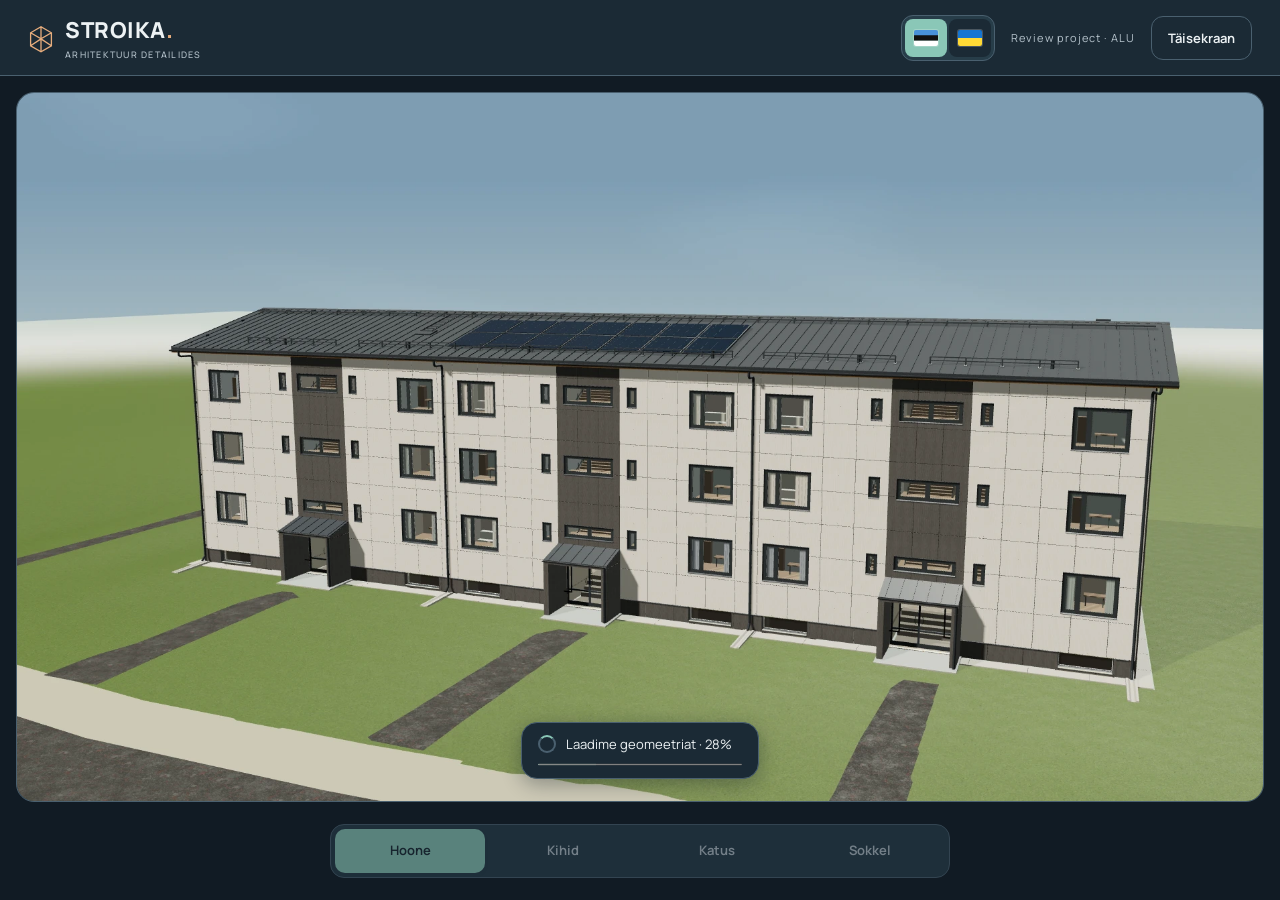
==== commit b6fd933c: "Fix viewport presentation, roof collars, canopy outlets and touch language controls" ====
--- a/index.html
+++ b/index.html
@@ -3,7 +3,7 @@
 <head>
 <meta charset="UTF-8"><meta name="viewport" content="width=device-width, initial-scale=1, viewport-fit=cover">
 <title>Stroika — fassaad 3D-s</title>
-<meta name="description" content="Mäe tn 7, Alu interaktiivne mudel avaliku projekti põhjal: pööramine, aknasõlm ja fassaadikihtide vaatamine.">
+<meta name="description" content="Review project, Alu interaktiivne mudel avaliku projekti põhjal: pööramine, aknasõlm ja fassaadikihtide vaatamine.">
 <meta name="theme-color" content="#111b24">
 <link rel="icon" type="image/svg+xml" href="data:image/svg+xml,%3Csvg xmlns='http://www.w3.org/2000/svg' viewBox='0 0 32 32'%3E%3Crect width='32' height='32' rx='7' fill='%23253b33'/%3E%3Cpath d='M7 25V11l9-5 9 5v14H7m9-19v19M7 11l9 5 9-5' stroke='%23c78661' stroke-width='2' fill='none'/%3E%3C/svg%3E">
 <link rel="stylesheet" href="./style.css?v=046a4077fe54d6c7591c">
@@ -14,13 +14,13 @@
 <div class="app" id="app" data-mode="building">
   <header class="header">
     <div class="identity"><svg aria-hidden="true" width="30" height="32" viewBox="0 0 30 32"><path d="M3 25V10l12-7 12 7v15l-12 7zM15 3v29M3 10l12 7 12-7M3 25l12-8 12 8" fill="none" stroke="currentColor" stroke-width="1.5"/></svg><div><b>STROIKA<span class="brand-point">.</span></b><span class="subbrand">ARHITEKTUUR DETAILIDES</span></div></div>
-    <div class="header-actions"><div id="language-switch" class="language-switch" role="group" aria-label="Keel / Мова"><button type="button" data-language="et" lang="et" aria-pressed="true" aria-label="Eesti keel" title="Eesti keel"><svg class="language-flag" viewBox="0 0 24 16" aria-hidden="true"><path fill="#4891d9" d="M0 0h24v6H0z"/><path fill="#111" d="M0 5.33h24v5.34H0z"/><path fill="#fff" d="M0 10.67h24V16H0z"/></svg></button><button type="button" data-language="uk" lang="uk" aria-pressed="false" aria-label="Українська мова" title="Українська мова"><svg class="language-flag" viewBox="0 0 24 16" aria-hidden="true"><path fill="#1676d1" d="M0 0h24v8H0z"/><path fill="#ffda35" d="M0 8h24v8H0z"/></svg></button></div><span class="demo-badge">MÄE TN 7 · ALU</span><button id="presentation-toggle" type="button" aria-pressed="false">Täisekraan</button><button id="open-engineering" type="button" aria-expanded="false" aria-controls="engineering-drawer" hidden>Joonised</button></div>
+    <div class="header-actions"><div id="language-switch" class="language-switch" role="group" aria-label="Keel / Мова"><button type="button" data-language="et" lang="et" aria-pressed="true" aria-label="Eesti keel" title="Eesti keel"><svg class="language-flag" viewBox="0 0 24 16" aria-hidden="true"><path fill="#4891d9" d="M0 0h24v6H0z"/><path fill="#111" d="M0 5.33h24v5.34H0z"/><path fill="#fff" d="M0 10.67h24V16H0z"/></svg></button><button type="button" data-language="uk" lang="uk" aria-pressed="false" aria-label="Українська мова" title="Українська мова"><svg class="language-flag" viewBox="0 0 24 16" aria-hidden="true"><path fill="#1676d1" d="M0 0h24v8H0z"/><path fill="#ffda35" d="M0 8h24v8H0z"/></svg></button></div><span class="demo-badge">Review project · ALU</span><button id="presentation-toggle" type="button" aria-pressed="false">Täisekraan</button><button id="open-engineering" type="button" aria-expanded="false" aria-controls="engineering-drawer" hidden>Joonised</button></div>
   </header>
   <main>
     <section class="stage" aria-label="Hoone interaktiivne 3D-mudel" data-signature-moment="facade-explode" data-story-beat="building">
-      <img id="model-poster" class="model-poster" src="./assets/mae7-preview.webp" alt="Mäe tn 7 mudeli ülevaade" fetchpriority="high" decoding="async">
+      <img id="model-poster" class="model-poster" src="./assets/mae7-preview.webp" alt="Review project mudeli ülevaade" fetchpriority="high" decoding="async">
       <div id="viewer" role="img" aria-label="Projektil põhinev kolmemõõtmeline mudel. Pööramiseks lohista; klaviatuuriga juhtimiseks kasuta vaate nuppe."></div>
-      <div class="stage-title"><span class="eyebrow" id="view-kicker">01 / ARHITEKTUUR</span><h1 id="view-title">Mäe tn 7.</h1><p id="view-description">Rekonstrueerimine avaliku projekti põhjal.</p></div>
+      <div class="stage-title"><span class="eyebrow" id="view-kicker">01 / ARHITEKTUUR</span><h1 id="view-title">Review project.</h1><p id="view-description">Rekonstrueerimine avaliku projekti põhjal.</p></div>
       <div id="selection-card" class="selection-card" aria-live="polite" hidden></div>
       <span id="gesture-hint" hidden></span><div class="model-tag"><span class="model-tag-line"></span><span id="model-tag-text">40,4 m · 3 korrust</span></div>
       <div class="view-tools" inert aria-label="Vaate juhtimine">
@@ -48,7 +48,7 @@
         <input id="explode" type="range" min="0" max="100" step="1" value="0" aria-label="Fassaadikihtide eraldamise ulatus">
         <div class="layer-list" id="layer-list"></div>
       </div>
-      <div class="selected-layer" id="selected-layer" aria-live="polite"><span class="eyebrow">KONSTRUKTSIOON</span><h3>Mäe tn 7 · Alu</h3></div>
+      <div class="selected-layer" id="selected-layer" aria-live="polite"><span class="eyebrow">KONSTRUKTSIOON</span><h3>Review project · Alu</h3></div>
       <div class="selection-actions"><button id="focus-component" hidden>Vaata detaili lähemalt</button><button id="open-selection-drawing" type="button" hidden>Selle plaadi joonis ↗</button><button id="measure-balcony-door" type="button" hidden>Ukse mõõdud</button><button id="measure-balcony-window" type="button" hidden>Akna mõõdud</button></div><div class="panel-bottom"><span class="demo-square"></span><p>Alus: projekt P-8/8/22, lehed 02, 05–08. Väikesed detailid on lihtsustatud; objekti mõõte ja kehtivat paigaldusversiooni veel kontrollitakse.</p></div>
 
       <a class="source-link" href="https://riigihanked.riik.ee/rhr-web/#/procurement/10162244/documents?group=B" target="_blank" rel="noopener">Avalik projekt ↗</a>
@@ -67,7 +67,7 @@
  <details class="quantities"><summary>Projekti kogused: fassaad, sokkel ja katus</summary><p>Mahutabel v02, leht Hanketabel. Projekti maht; varu ei lisata ega tööd loeta vastuvõetuks automaatselt.</p><table><thead><tr><th>Töö</th><th>Kogus</th><th>Allikas</th></tr></thead><tbody id="quantities-body"></tbody></table><a href="./window-ledger.json?v=74e44ffeea60c7464576" download>Aknad · 88 elementi JSON ↓</a></details>
 </section>
 <section class="engineering interface-section" id="material-reference"><span class="eyebrow">MATERJALID / V25</span><h2>Materjal, värv ja paksus.</h2><p>P222 ja P070 on muutmata Swisspearli digitaalsed näidised. RR23 on Ruukki kataloogi näidis. Välimus sõltub valgusest ja ekraanist; tarnitud partiid veel kontrollitakse.</p><div class="material-samples"><figure><img src="./assets/P222-official-swatch.jpg" alt="Swisspearl P222 digitaalne näidis" width="140" height="105"><figcaption>P222 · põhifassaad</figcaption></figure><figure><img src="./assets/P070-official-swatch.jpg" alt="Swisspearl P070 digitaalne näidis" width="140" height="105"><figcaption>P070 · tumedad alad</figcaption></figure><figure><div class="rr23-sample" aria-label="RR23 digitaalne näidis"></div><figcaption>RR23 · katus ja metall</figcaption></figure></div><details class="quantities"><summary>20 materjali: parameetrid ja allikad</summary><table><thead><tr><th>Element / allikas</th><th>Projekti parameetrid</th><th>Välimus mudelis</th></tr></thead><tbody><tr><td>Katuseplekk<small>PDF 19, 53, 60</small></td><td>Classic / PURAL / RR23 · 0,6 mm; 32/475 mm on üksnes Ruukki EE võrdlusprofiil</td><td>Tootja digitaalne RR23 näidis; läige, karedus ja peegeldused on näitlikud</td></tr><tr><td>Katuse aluskate<small>PDF 19, 60</small></td><td>Tootekood puudub · mõõt sõlme järgi; tuulutusliist 32×50; roov 32×100 mm</td><td>Näitlik tume pind; 0,2 mm on visualiseerimise paksus</td></tr><tr><td>Aluskonstruktsiooni puit<small>PDF 19, 21, 57</small></td><td>H3; räästalaudisel Bs1,d0 · mõõt sõlme järgi; fassaad 50×50 ja 25×100; katus 32×50 ja 32×100; sokkel 50×75; räästalaudis 22×100 mm</td><td>Näitlik puidutekstuur; puuliik ja partii värv on teadmata</td></tr><tr><td>Kiudtsementplaadid<small>PDF 21, 53</small></td><td>P222 / P070 · 8 mm;</td><td>Praeguse tootja digitaalsed näidised; tarnitud partiid pole mõõdetud</td></tr><tr><td>Fassaadi mineraalvill<small>PDF 21, 29</small></td><td>λ≤0,035 W/(m·K) · 200 mm; 100+50+50 mm; vähemalt 200 mm</td><td>Näitlikud kiud; digitaalse pinna värv ja tihedus ei kinnita toote omadusi</td></tr><tr><td>Pööningu vahelae soojustus<small>PDF 19, 20, 29, 60</small></td><td>PP-1; λ≤0,041; klass A · 450 mm; vana 250 mm eemaldatakse; soojustatakse horisontaalne vahelagi</td><td>Näitlik kiuline kiht; kõiki katusekaldeid ei soojustata</td></tr><tr><td>Tuuletõkkekipsplaat<small>PDF 21, 56</small></td><td>Tootekood puudub · 9 mm; teibitud vuugid</td><td>Näitlik pind; praegune Gyproc GTS9 on 9,5 mm ja pole täpne asendus</td></tr><tr><td>Kaitseteip kiudtsemendi all<small>PDF 21</small></td><td>Tootekood puudub · mõõt sõlme järgi; 100 mm laius ja 2 mm paksus on digitaalse mudeli eeldused, mitte projekti mõõdud</td><td>Näitlik must kumm; suurendamine 90→100 ei kinnita paarislaudade sõlme</td></tr><tr><td>Aknaplekid ja metallraamistused<small>PDF 23, 53</small></td><td>PURAL / RR23 · 0,6 mm; väljaulatus 30 mm; rõdude juures 10 mm; kalle ≥1:10</td><td>Digitaalne RR23; läige ja painutused on näitlikud</td></tr><tr><td>Uued PVC-aknad ja klaaspaketid<small>PDF 23, 73, 74</small></td><td>PVC; läbipaistev kolmekordne klaaspakett; keraamiline vaheliist · mõõt sõlme järgi; väljast tumehall, seest valge; U≤0,9/1,1 tüübi järgi</td><td>Värviperekond vastab projektile; RGB, IOR, valgusläbivus ja karedus on näitlikud</td></tr><tr><td>Välisuksed<small>PDF 24, 53, 75</small></td><td>VU01; soojustatud alumiinium / RR23; läbipaistev karastatud klaas · mõõt sõlme järgi; U≤1,4; mudeli 12 mm klaas on näitlik</td><td>Digitaalne RR23 ja näitlik optika; tellitud klaaspaketti ei ole määratud</td></tr><tr><td>Tuulekoja katusekate<small>PDF 25, 53, 68</small></td><td>SBS ↔ Classic / PURAL · mõõt sõlme järgi; Classic-sõlmes 0,6 mm plekk ning 32×50 ja 32×100 mm puit</td><td>Kujutatud Classic on mudeli valik; dokumentide vastuolu ei ole kooskõlastatult lahendatud</td></tr><tr><td>Rõdude teras<small>PDF 26, 53</small></td><td>S355JR / C3 / RR23 · mõõt sõlme järgi; 100×100×5; 100×50×5; 50×50×5; L50×50×5; piire 40×40×3 ja 40×80×3 mm</td><td>Digitaalne RR23; värvitekstuur ja teravad servad on näitlikud</td></tr><tr><td>Sissepääsu varikatuse teras<small>PDF 25</small></td><td>S355JR / C3 / kuumtsinkimine · mõõt sõlme järgi; RHS 100×80×5 mm</td><td>Näitlik tsink; tegelik muster ja vananemine on teadmata</td></tr><tr><td>Rõduklaas<small>PDF 26</small></td><td>Läbipaistev karastatud; ülemine hall karastatud lamineeritud klaas · [6] mm; ülemine 4+4 mm; vahekiht on teadmata</td><td>IOR, valgusläbivus, toon ja peegeldused on näitlikud</td></tr><tr><td>Rõdupõrand<small>PDF 26, 65</small></td><td>Tsementlaastplaat; libisemiskindel PU või analoog · 24 mm; kumm 1,5×50; PURAL 0,6 mm; kalle ≥1:80; ülespööre ≥100 mm</td><td>Näitlik pind; 1 mm viimistlus ja kihtide järjekord vajavad kinnitamist</td></tr><tr><td>Sokli soojustus ja profiilid<small>PDF 18, 28, 57</small></td><td>EPS; näide EPS120 Perimeeter; MP25/38 või analoog · 150 mm; 100+50 mm; λ≤0,035; 120 kPa; puit 50×75; profiil 25 mm; FC8 P070</td><td>Näitlik EPS ja tsink; kiudtsemendi värv on digitaalne näidis</td></tr><tr><td>Säilitatavad keldriaknad<small>PDF 23, 63</small></td><td>Tootekood puudub · mõõt sõlme järgi; uued 0,6 mm PURAL-aknaplekid; sõlmes puit 75×30; RKL31 30 mm või analoog</td><td>Valge raam ja läbipaistev pind on olemasoleva akna näitlik kujutis</td></tr><tr><td>Kinnitused ja konsoolid<small>PDF 21, 57</small></td><td>C3; konsoolidel ja kübarprofiilil tsink ≥275 g/m² · mõõt sõlme järgi; L150×150×60×2,5 mm; vähemalt 5 väljatõmbekatset</td><td>Ruumilised kruvid olemasolevate 8 mm avade telgedel. Kruvitoode ja kinnituslahendus ei ole veel kooskõlastatud.</td></tr><tr><td>Betoonist sillutusriba<small>PDF 18</small></td><td>C30/37 / XC4+XF3 / B500 · mõõt sõlme järgi; laius 600 mm; kalle ≥2%; killustik 200 mm 0–32; võrk Ø6@150×150 mm</td><td>Näitlik betoonpind; tegelikku segu pole skannitud</td></tr></tbody></table><a href="./material-ledger-v25.json" download>Materjalid ja allikad JSON ↓</a></details><p class="scope">Katus: pööningu vahelael 450 mm puistevilla; kaldpindadel aluskate, tuulutusliistud, roovid ja kate. Sissepääsude kohal on dokumentides SBS / Classic vastuolu; kujutatud Classic-sõlm vajab projekteerija vastust.</p></section>
-<section class="engineering interface-section"><span class="eyebrow">SÕLMED / KONTROLLLÕIGE</span><h2>Sokkel → aken → räästas.</h2><p>VS-2 paksused on proportsionaalsed. Kõrgusüleminekud on skeemsed; avasid, ankruid ja liikumissõlmi see lõige ei määra.</p><img src="./vertical-strip.svg" alt="Fassaadi kontrolllõige: 100+50+50+9+25+8 mm, sokli ja katuse erinevad süsteemid" style="width:100%;height:auto;background:#fff;border:1px solid #cbd4d6"><div class="export-controls"><a href="./mae7-review-v25.pdf" target="_blank">Fassaadid, krunt ja materjalid · V25 · A3 ↗</a><a href="./vertical-strip.svg" download>Lõige SVG ↓</a><a href="./budmaster/index.html">Kõik allikad · ehitusmeistri pakett ↗</a></div><p class="scope">ISOVER keelab RKL31 teipimise: teip võib lahti tulla ja kanali sulgeda. See erineb 9 mm tuuletõkkekipsist, millele kasutatakse sobivat tihendussüsteemi. <a href="https://www.isover.ee/Tooted/ehitusisolatsioon/isover-rkl-31" target="_blank" rel="noopener">RKL31 juhend ↗</a></p></section><section class="engineering"><span class="eyebrow">VARASEMAD VAATED · V22</span><h2>Fassaad ja detailid lähedalt.</h2><div class="presentation-frames"><a href="./assets/v22-cycles-northwest-79de7b77274e.png" target="_blank" rel="noopener"><figure><img src="./assets/v22-cycles-northwest-79de7b77274e.png" alt="Mäe tn 7 Blenderi mudel: rõdudega fassaad" width="2200" height="1200" loading="lazy" decoding="async"><figcaption>Rõdudega fassaad ↗</figcaption></figure></a><a href="./assets/v22-cycles-detail-b9e10c1c37ee.png" target="_blank" rel="noopener"><figure><img src="./assets/v22-cycles-detail-b9e10c1c37ee.png" alt="Mudeli detailid: rõdu, klaasid, aken ja räästalaudis" width="2200" height="1600" loading="lazy" decoding="async"><figcaption>Rõdu ja aknasõlm ↗</figcaption></figure></a></div><p class="scope">Cycles · näitlik valgustus. Värve võrreldakse materjalinäidistega.</p></section><section class="engineering"><span class="eyebrow">ALLIKATE KONTROLL</span><h2>Paigaldust mõjutavad küsimused.</h2><div id="rfi-list"></div><a href="./rfi-register.json" download>Küsimuste register JSON ↓</a><p class="scope">Vastused ja kehtiva versiooni saab brigaad ettevõttelt või vastutavalt projekteerijalt. Praegused mudelivariandid ei asenda kooskõlastatud sõlmi.</p></section></details><footer><span>MÕÕDISTUS → JOONISED → MUDEL → KOGUSED</span><span>MÄE TN 7 · ALU / V25</span></footer>
+<section class="engineering interface-section"><span class="eyebrow">SÕLMED / KONTROLLLÕIGE</span><h2>Sokkel → aken → räästas.</h2><p>VS-2 paksused on proportsionaalsed. Kõrgusüleminekud on skeemsed; avasid, ankruid ja liikumissõlmi see lõige ei määra.</p><img src="./vertical-strip.svg" alt="Fassaadi kontrolllõige: 100+50+50+9+25+8 mm, sokli ja katuse erinevad süsteemid" style="width:100%;height:auto;background:#fff;border:1px solid #cbd4d6"><div class="export-controls"><a href="./mae7-review-v25.pdf" target="_blank">Fassaadid, krunt ja materjalid · V25 · A3 ↗</a><a href="./vertical-strip.svg" download>Lõige SVG ↓</a><a href="./budmaster/index.html">Kõik allikad · ehitusmeistri pakett ↗</a></div><p class="scope">ISOVER keelab RKL31 teipimise: teip võib lahti tulla ja kanali sulgeda. See erineb 9 mm tuuletõkkekipsist, millele kasutatakse sobivat tihendussüsteemi. <a href="https://www.isover.ee/Tooted/ehitusisolatsioon/isover-rkl-31" target="_blank" rel="noopener">RKL31 juhend ↗</a></p></section><section class="engineering"><span class="eyebrow">VARASEMAD VAATED · V22</span><h2>Fassaad ja detailid lähedalt.</h2><div class="presentation-frames"><a href="./assets/v22-cycles-northwest-79de7b77274e.png" target="_blank" rel="noopener"><figure><img src="./assets/v22-cycles-northwest-79de7b77274e.png" alt="Review project Blenderi mudel: rõdudega fassaad" width="2200" height="1200" loading="lazy" decoding="async"><figcaption>Rõdudega fassaad ↗</figcaption></figure></a><a href="./assets/v22-cycles-detail-b9e10c1c37ee.png" target="_blank" rel="noopener"><figure><img src="./assets/v22-cycles-detail-b9e10c1c37ee.png" alt="Mudeli detailid: rõdu, klaasid, aken ja räästalaudis" width="2200" height="1600" loading="lazy" decoding="async"><figcaption>Rõdu ja aknasõlm ↗</figcaption></figure></a></div><p class="scope">Cycles · näitlik valgustus. Värve võrreldakse materjalinäidistega.</p></section><section class="engineering"><span class="eyebrow">ALLIKATE KONTROLL</span><h2>Paigaldust mõjutavad küsimused.</h2><div id="rfi-list"></div><a href="./rfi-register.json" download>Küsimuste register JSON ↓</a><p class="scope">Vastused ja kehtiva versiooni saab brigaad ettevõttelt või vastutavalt projekteerijalt. Praegused mudelivariandid ei asenda kooskõlastatud sõlmi.</p></section></details><footer><span>MÕÕDISTUS → JOONISED → MUDEL → KOGUSED</span><span>Review project · ALU / V25</span></footer>
 </div>
 <script type="module" src="./i18n.js?v=d6da8995f29092e487aa"></script>
 <script type="module" src="./viewer-entry.js?v=22b4f840751bb31de50a"></script>
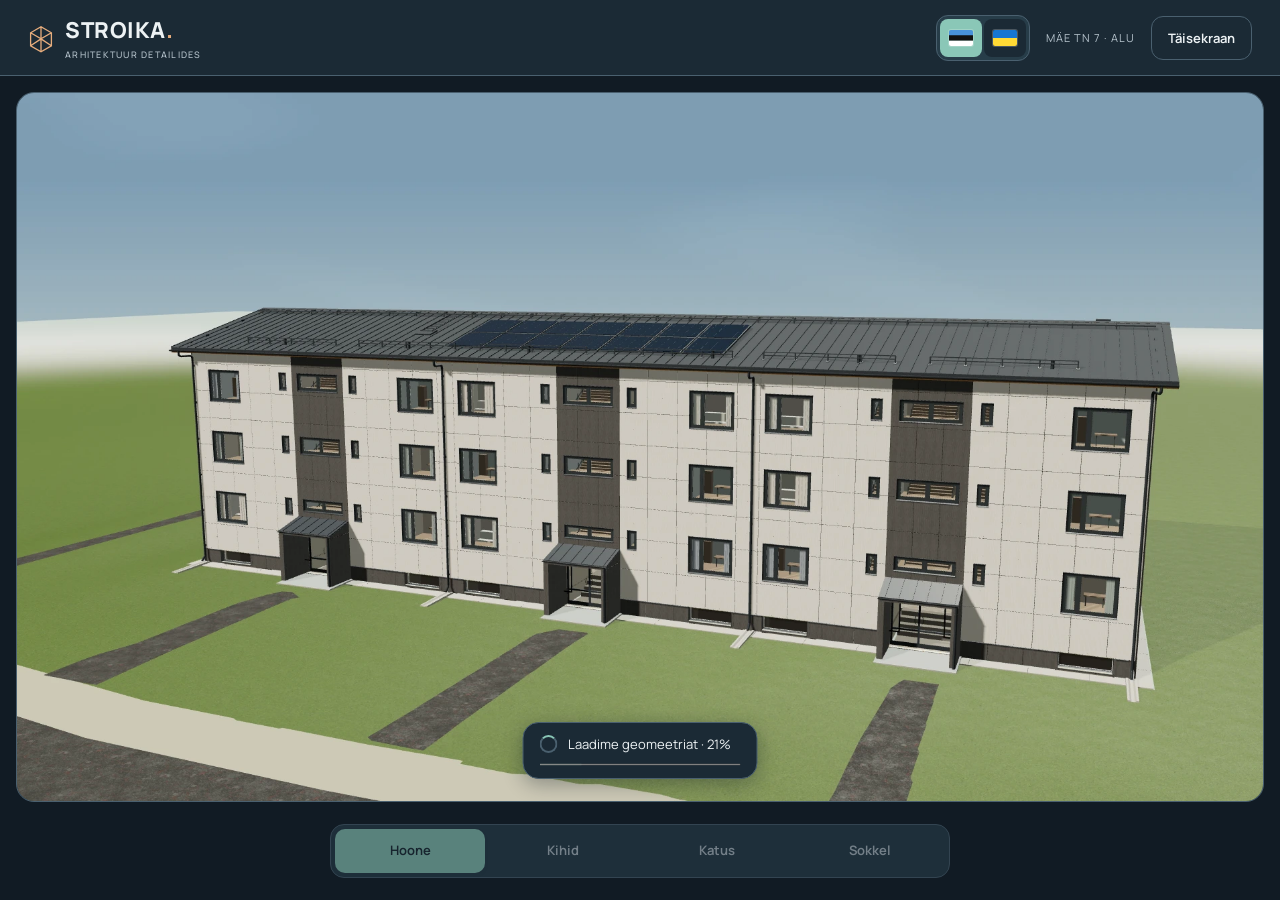
==== commit 97bbbdef: "Improve scene clarity and lossless loading" ====
--- a/index.html
+++ b/index.html
@@ -1,26 +1,26 @@
 <!doctype html>
-<html lang="et" data-asset-version="f1a93e30051062d28f25">
+<html lang="et" data-asset-version="505a4d125ac0b373a2ad">
 <head>
 <meta charset="UTF-8"><meta name="viewport" content="width=device-width, initial-scale=1, viewport-fit=cover">
 <title>Stroika — fassaad 3D-s</title>
-<meta name="description" content="Review project, Alu interaktiivne mudel avaliku projekti põhjal: pööramine, aknasõlm ja fassaadikihtide vaatamine.">
+<meta name="description" content="Mäe tn 7, Alu interaktiivne mudel avaliku projekti põhjal: pööramine, aknasõlm ja fassaadikihtide vaatamine.">
 <meta name="theme-color" content="#111b24">
 <link rel="icon" type="image/svg+xml" href="data:image/svg+xml,%3Csvg xmlns='http://www.w3.org/2000/svg' viewBox='0 0 32 32'%3E%3Crect width='32' height='32' rx='7' fill='%23253b33'/%3E%3Cpath d='M7 25V11l9-5 9 5v14H7m9-19v19M7 11l9 5 9-5' stroke='%23c78661' stroke-width='2' fill='none'/%3E%3C/svg%3E">
 <link rel="stylesheet" href="./style.css?v=046a4077fe54d6c7591c">
 <link rel="stylesheet" href="./presentation.css?v=afd533fc44184ffb05ec">
-<script type="importmap">{"imports":{"./address-label.js":"./address-label.js?v=80302ed0776a6fa25265","./app.js":"./app.js?v=bcd4103a118bc91fea74","./assembly-geometry.js":"./assembly-geometry.js?v=94793bc73683503eff06","./asset-request.js":"./asset-request.js?v=95a159436d74dd88d717","./assets/BufferGeometryUtils.js":"./assets/BufferGeometryUtils.js?v=fda7e946b8e0b5ab39b7","./assets/CSS2DRenderer.js":"./assets/CSS2DRenderer.js?v=dd667941bc67380ecb46","./assets/GLTFLoader.js":"./assets/GLTFLoader.js?v=adbbafe8ce40416525b6","./assets/HDRLoader.js":"./assets/HDRLoader.js?v=d7053cfc4019f520335a","./assets/OrbitControls.js":"./assets/OrbitControls.js?v=c87f518c8e2ef7770900","./assets/RoomEnvironment.js":"./assets/RoomEnvironment.js?v=c20f0b4677f6128a138d","./assets/three.core.min.js":"./assets/three.core.min.js?v=61ba0df005b05991361d","./assets/three.module.min.js":"./assets/three.module.min.js?v=e2b5ee6bccd38fd6d8a2","./attic-floor.js":"./attic-floor.js?v=b68721244dbc3a54e870","./balcony-canopy.js":"./balcony-canopy.js?v=f110b8fa345199acd059","./balcony-cut-report.js":"./balcony-cut-report.js?v=0abd7e301e0ae6c8700b","./balcony-door-review.js":"./balcony-door-review.js?v=7d204f4b9f8efd01d2e4","./balcony-floor.js":"./balcony-floor.js?v=d8897e3ec4428729eb2e","./balcony-foundation.js":"./balcony-foundation.js?v=6d9b5b3fee782927a21c","./balcony-guard-source.js":"./balcony-guard-source.js?v=48499f6a5b667c0d6f78","./balcony-guard.js":"./balcony-guard.js?v=bd7186f531e3f54a16d3","./balcony-materials.js":"./balcony-materials.js?v=a9d55a6023f962b1ff80","./balcony-openings.js":"./balcony-openings.js?v=655246cf3c6546e9b4f5","./balcony-returns.js":"./balcony-returns.js?v=2030f0a344135262a0c0","./balcony-steel.js":"./balcony-steel.js?v=8ad013fffa51608e170d","./basement-openings.js":"./basement-openings.js?v=cfbcf807e6611de82596","./basement-window-plan.js":"./basement-window-plan.js?v=4b525cb623924c6e54fa","./basement-window.js":"./basement-window.js?v=b509f8f27368321968cc","./bracket-contact.js":"./bracket-contact.js?v=ccfce6287aacbd3ba866","./camera-clearance.js":"./camera-clearance.js?v=bef3f29b4afa20c36095","./camera-flight.js":"./camera-flight.js?v=c366bd927ab07b0eb783","./camera-keyboard.js":"./camera-keyboard.js?v=ed75ee1beeebaeec5a18","./camera-path.js":"./camera-path.js?v=079c559ab1bda22e01d8","./colour-aligned-columns.js":"./colour-aligned-columns.js?v=984cee5905f1a4c086ac","./context-recovery.js":"./context-recovery.js?v=4e852d9a7979caa1df20","./cut-area-accounting.js":"./cut-area-accounting.js?v=56ecab79c0206097260d","./cut-export-admission.js":"./cut-export-admission.js?v=d2174350e97be2c96b86","./cut-planner.js":"./cut-planner.js?v=71ea9486bda51ec93ed9","./depth-precision.js":"./depth-precision.js?v=2f0d1bb3e088b095fd2a","./dimension-label-layout.js":"./dimension-label-layout.js?v=9d657a3a7c1c1656f472","./dimension-schedule.js":"./dimension-schedule.js?v=57d21f9dce3e668b87b7","./end-wall-plan.js":"./end-wall-plan.js?v=03a8d7c6746a28905260","./engineering.js":"./engineering.js?v=a8e43d8fbae0f5274395","./entrance-access.js":"./entrance-access.js?v=705b09d2b3430f9ad68b","./entrance-context.js":"./entrance-context.js?v=d1247cc9fa3fe8171b16","./entrance.js":"./entrance.js?v=bba07e8d966ff369f007","./facade-colour-reference.js":"./facade-colour-reference.js?v=6c206ccae139eda6369c","./facade-colour-regions.js":"./facade-colour-regions.js?v=148253c18e8b266a34f4","./facade-corners.js":"./facade-corners.js?v=c5e0d01fce3b407b5b12","./facade-layouts.js":"./facade-layouts.js?v=bfe1ab2900c4718e681e","./facade-model-report.js":"./facade-model-report.js?v=a4027d465fecb69705ec","./facade-system.js":"./facade-system.js?v=b2ef3e587ae87a8224fa","./facade-window.js":"./facade-window.js?v=1150a4539124af18ea81","./fc-surface-uv.js":"./fc-surface-uv.js?v=74efad9407430b89746a","./gables.js":"./gables.js?v=308a1340d264072f6601","./glass-presentation.js":"./glass-presentation.js?v=217318fbb67a0286d0b7","./glazing-unit.js":"./glazing-unit.js?v=bef35822c9a3763f809d","./ground-junctions.js":"./ground-junctions.js?v=6e81d5db80e55c9f88b8","./house-report.js":"./house-report.js?v=4a797d5ca430efbe4f43","./house-workbench.js":"./house-workbench.js?v=38b29769c2aa2dc7f517","./i18n-catalog.js":"./i18n-catalog.js?v=53d9ffaf5446d22a8bc9","./i18n.js":"./i18n.js?v=d6da8995f29092e487aa","./inspection-stage.js":"./inspection-stage.js?v=679b2fa26d54f865747b","./joint-backings.js":"./joint-backings.js?v=344ec2947635e4515d29","./labour-plan.js":"./labour-plan.js?v=b615311474c632a0fff2","./landscape.js":"./landscape.js?v=46519fa29a1b203ef21e","./layout-options.js":"./layout-options.js?v=fceb8210a58e6cb95d4c","./local-joint-contract.js":"./local-joint-contract.js?v=28b755497af03d381aa5","./lookdev.js":"./lookdev.js?v=bb4e6d09b8dacef7bfd3","./manufacturing-plan.js":"./manufacturing-plan.js?v=09b4ba536b446ac4ffaf","./material-reference.js":"./material-reference.js?v=6fc06769d2205ecdea02","./model.js":"./model.js?v=21ec33af3bca0c9789c0","./motion.js":"./motion.js?v=7cb56ccbbaab7938e34a","./native-model.js":"./native-model.js?v=e6be6a615f79ee05e4f4","./native-transport.js":"./native-transport.js?v=31d6c290a8f6722cddcb","./northwest-openings.js":"./northwest-openings.js?v=2d9708341de5ee6011ef","./opening-dimensions.js":"./opening-dimensions.js?v=8c6c34f3834d6f7a5060","./panel-blank-shapes.js":"./panel-blank-shapes.js?v=f43d72f097272eac4ff3","./panel-contour-geometry.js":"./panel-contour-geometry.js?v=859fbf2c04aa29979e6c","./panel-drilling.js":"./panel-drilling.js?v=f5008f6df70693effa74","./panel-fastener-pattern.js":"./panel-fastener-pattern.js?v=53b2ac24f8c257262f7e","./panel-local-joints.js":"./panel-local-joints.js?v=d94a86e1718653aedc5e","./panel-rectangle-partition.js":"./panel-rectangle-partition.js?v=52e167e9722d224eb84e","./panel-row-plans.js":"./panel-row-plans.js?v=4dd62f5281ede4c2ed92","./panel-screws.js":"./panel-screws.js?v=47c69201475d6217acd4","./panel-support-topology.js":"./panel-support-topology.js?v=3cd028f0bba2a2d20cbd","./plinth-air-path.js":"./plinth-air-path.js?v=5e6fa7f5764194be2ebb","./plinth-assembly.js":"./plinth-assembly.js?v=24295f304f7d7cd035d5","./plinth-board-drilling.js":"./plinth-board-drilling.js?v=0b1f20275c44f00a4d11","./plinth-cut-report.js":"./plinth-cut-report.js?v=112612f791c641402ff1","./plinth-fixing-review.js":"./plinth-fixing-review.js?v=f5f68c0758fc7167e67a","./plinth-plan.js":"./plinth-plan.js?v=512eb7afffaf000fef30","./plinth-selection.js":"./plinth-selection.js?v=034f75030c23aaaf6055","./plinth-support-inspection.js":"./plinth-support-inspection.js?v=9ac2a6752c0ebf2d5d8f","./plinth-supports.js":"./plinth-supports.js?v=6f33201c4c2aa1c50548","./plinth-ventilation.js":"./plinth-ventilation.js?v=e081619e3a3a4e57336b","./presentation.js":"./presentation.js?v=aeb04df1e1323be7c5cf","./profile-cuts.js":"./profile-cuts.js?v=5f25b1b3d617f0002b52","./project-quantities.js":"./project-quantities.js?v=48af7e0e832611594af2","./rainwater-details.js":"./rainwater-details.js?v=5e08c3ec34ef5ee8a0e8","./rainwater-source.js":"./rainwater-source.js?v=e925e20661da683ee73d","./render-quality.js":"./render-quality.js?v=307b591478662fbd8284","./retained-return-drawing.js":"./retained-return-drawing.js?v=5ad739450ceb96f6e835","./reveal-plan.js":"./reveal-plan.js?v=7976fb8bd0724afd8a3d","./roof-assembly.js":"./roof-assembly.js?v=1ca0709fe92a6986a6f9","./roof-colour-reference.js":"./roof-colour-reference.js?v=7435b238c9062695c0b2","./roof-edge-details.js":"./roof-edge-details.js?v=03960c8f4cec0ee09d2c","./roof-edge-drawing.js":"./roof-edge-drawing.js?v=89116c6f978f35990759","./roof-geometry.js":"./roof-geometry.js?v=22fea6f43058669affa2","./roof-lath-review.js":"./roof-lath-review.js?v=b5bbfd9e30db08e8463e","./roof-penetration-flashing.js":"./roof-penetration-flashing.js?v=64b873654951f13a9c4b","./selection-drawing.js":"./selection-drawing.js?v=183030824e7bf06c9c46","./site-access-reference.js":"./site-access-reference.js?v=43acfdd09ffcd6b4b567","./site-plan-reference.js":"./site-plan-reference.js?v=b1d7b631a0abacf950e4","./source-openings.js":"./source-openings.js?v=10825c2974d39651b61d","./static-display.js":"./static-display.js?v=5b0a6d303ba770de3ea8","./tap-gesture.js":"./tap-gesture.js?v=1f12467488f590e7273f","./terrain-relief.js":"./terrain-relief.js?v=ce4349dcc2130a2dcf2d","./viewer-entry.js":"./viewer-entry.js?v=22b4f840751bb31de50a","./viewer-startup.js":"./viewer-startup.js?v=ef9cd405ccd4a5fee690","./visible-picking.js":"./visible-picking.js?v=cc2d7ab8867e9b3622e1","./visual-panel-layout.js":"./visual-panel-layout.js?v=228a85b396be67d342d5","./window-decoration.js":"./window-decoration.js?v=9f7592676ddf8d2ad273","./window-detail.js":"./window-detail.js?v=044bbdfba5a5f567910d","./window-panel-inspection.js":"./window-panel-inspection.js?v=e3a97f4944a8379cc226","./window-schedule.js":"./window-schedule.js?v=18ff9a34581ae51a6429","./window-sill.js":"./window-sill.js?v=b2d2eb8c8c85591f98f5","./workbench-entry.js":"./workbench-entry.js?v=69d55c6009302a7c5cb3","./workbench.js":"./workbench.js?v=1d718b885391c957c95d","three":"./assets/three.module.min.js?v=e2b5ee6bccd38fd6d8a2"}}</script>
+<script type="importmap">{"imports":{"./address-label.js":"./address-label.js?v=80302ed0776a6fa25265","./app.js":"./app.js?v=cb97bfaae9417658e2e8","./assembly-geometry.js":"./assembly-geometry.js?v=94793bc73683503eff06","./asset-request.js":"./asset-request.js?v=95a159436d74dd88d717","./assets/BufferGeometryUtils.js":"./assets/BufferGeometryUtils.js?v=fda7e946b8e0b5ab39b7","./assets/CSS2DRenderer.js":"./assets/CSS2DRenderer.js?v=dd667941bc67380ecb46","./assets/FXAAShader.js":"./assets/FXAAShader.js?v=b8303d179f9d5d40a052","./assets/GLTFLoader.js":"./assets/GLTFLoader.js?v=adbbafe8ce40416525b6","./assets/HDRLoader.js":"./assets/HDRLoader.js?v=d7053cfc4019f520335a","./assets/OrbitControls.js":"./assets/OrbitControls.js?v=c87f518c8e2ef7770900","./assets/RoomEnvironment.js":"./assets/RoomEnvironment.js?v=c20f0b4677f6128a138d","./assets/three.core.min.js":"./assets/three.core.min.js?v=61ba0df005b05991361d","./assets/three.module.min.js":"./assets/three.module.min.js?v=e2b5ee6bccd38fd6d8a2","./attic-floor.js":"./attic-floor.js?v=b68721244dbc3a54e870","./balcony-canopy.js":"./balcony-canopy.js?v=f110b8fa345199acd059","./balcony-cut-report.js":"./balcony-cut-report.js?v=0abd7e301e0ae6c8700b","./balcony-door-review.js":"./balcony-door-review.js?v=7d204f4b9f8efd01d2e4","./balcony-floor.js":"./balcony-floor.js?v=d8897e3ec4428729eb2e","./balcony-foundation.js":"./balcony-foundation.js?v=6d9b5b3fee782927a21c","./balcony-guard-source.js":"./balcony-guard-source.js?v=48499f6a5b667c0d6f78","./balcony-guard.js":"./balcony-guard.js?v=bd7186f531e3f54a16d3","./balcony-materials.js":"./balcony-materials.js?v=a9d55a6023f962b1ff80","./balcony-openings.js":"./balcony-openings.js?v=655246cf3c6546e9b4f5","./balcony-returns.js":"./balcony-returns.js?v=2030f0a344135262a0c0","./balcony-steel.js":"./balcony-steel.js?v=8ad013fffa51608e170d","./basement-openings.js":"./basement-openings.js?v=cfbcf807e6611de82596","./basement-window-plan.js":"./basement-window-plan.js?v=4b525cb623924c6e54fa","./basement-window.js":"./basement-window.js?v=b509f8f27368321968cc","./bracket-contact.js":"./bracket-contact.js?v=ccfce6287aacbd3ba866","./camera-clearance.js":"./camera-clearance.js?v=bef3f29b4afa20c36095","./camera-flight.js":"./camera-flight.js?v=c366bd927ab07b0eb783","./camera-keyboard.js":"./camera-keyboard.js?v=ed75ee1beeebaeec5a18","./camera-path.js":"./camera-path.js?v=079c559ab1bda22e01d8","./colour-aligned-columns.js":"./colour-aligned-columns.js?v=984cee5905f1a4c086ac","./context-recovery.js":"./context-recovery.js?v=4e852d9a7979caa1df20","./cut-area-accounting.js":"./cut-area-accounting.js?v=56ecab79c0206097260d","./cut-export-admission.js":"./cut-export-admission.js?v=d2174350e97be2c96b86","./cut-planner.js":"./cut-planner.js?v=71ea9486bda51ec93ed9","./daylight-sky.js":"./daylight-sky.js?v=81441a81d327d998aa12","./depth-precision.js":"./depth-precision.js?v=276910df3f1c2cfd2545","./dimension-label-layout.js":"./dimension-label-layout.js?v=9d657a3a7c1c1656f472","./dimension-schedule.js":"./dimension-schedule.js?v=57d21f9dce3e668b87b7","./end-wall-plan.js":"./end-wall-plan.js?v=03a8d7c6746a28905260","./engineering.js":"./engineering.js?v=a8e43d8fbae0f5274395","./entrance-access.js":"./entrance-access.js?v=705b09d2b3430f9ad68b","./entrance-context.js":"./entrance-context.js?v=d1247cc9fa3fe8171b16","./entrance.js":"./entrance.js?v=bba07e8d966ff369f007","./facade-colour-reference.js":"./facade-colour-reference.js?v=6c206ccae139eda6369c","./facade-colour-regions.js":"./facade-colour-regions.js?v=148253c18e8b266a34f4","./facade-corners.js":"./facade-corners.js?v=c5e0d01fce3b407b5b12","./facade-layouts.js":"./facade-layouts.js?v=bfe1ab2900c4718e681e","./facade-model-report.js":"./facade-model-report.js?v=a4027d465fecb69705ec","./facade-system.js":"./facade-system.js?v=b2ef3e587ae87a8224fa","./facade-window.js":"./facade-window.js?v=1150a4539124af18ea81","./fc-surface-uv.js":"./fc-surface-uv.js?v=74efad9407430b89746a","./gables.js":"./gables.js?v=308a1340d264072f6601","./glass-presentation.js":"./glass-presentation.js?v=217318fbb67a0286d0b7","./glazing-unit.js":"./glazing-unit.js?v=bef35822c9a3763f809d","./ground-junctions.js":"./ground-junctions.js?v=6e81d5db80e55c9f88b8","./house-report.js":"./house-report.js?v=4a797d5ca430efbe4f43","./house-workbench.js":"./house-workbench.js?v=38b29769c2aa2dc7f517","./i18n-catalog.js":"./i18n-catalog.js?v=53d9ffaf5446d22a8bc9","./i18n.js":"./i18n.js?v=d6da8995f29092e487aa","./inspection-stage.js":"./inspection-stage.js?v=679b2fa26d54f865747b","./joint-backings.js":"./joint-backings.js?v=344ec2947635e4515d29","./labour-plan.js":"./labour-plan.js?v=b615311474c632a0fff2","./landscape.js":"./landscape.js?v=283505cfcba34177e267","./layout-options.js":"./layout-options.js?v=fceb8210a58e6cb95d4c","./local-joint-contract.js":"./local-joint-contract.js?v=28b755497af03d381aa5","./lookdev.js":"./lookdev.js?v=b3f049bc13f581796705","./manufacturing-plan.js":"./manufacturing-plan.js?v=09b4ba536b446ac4ffaf","./material-reference.js":"./material-reference.js?v=6fc06769d2205ecdea02","./model.js":"./model.js?v=21ec33af3bca0c9789c0","./motion.js":"./motion.js?v=7cb56ccbbaab7938e34a","./native-model.js":"./native-model.js?v=c52c555fc1cc1f38a693","./native-transport.js":"./native-transport.js?v=31d6c290a8f6722cddcb","./northwest-openings.js":"./northwest-openings.js?v=2d9708341de5ee6011ef","./opening-dimensions.js":"./opening-dimensions.js?v=8c6c34f3834d6f7a5060","./panel-blank-shapes.js":"./panel-blank-shapes.js?v=f43d72f097272eac4ff3","./panel-contour-geometry.js":"./panel-contour-geometry.js?v=859fbf2c04aa29979e6c","./panel-drilling.js":"./panel-drilling.js?v=f5008f6df70693effa74","./panel-fastener-pattern.js":"./panel-fastener-pattern.js?v=53b2ac24f8c257262f7e","./panel-local-joints.js":"./panel-local-joints.js?v=d94a86e1718653aedc5e","./panel-rectangle-partition.js":"./panel-rectangle-partition.js?v=52e167e9722d224eb84e","./panel-row-plans.js":"./panel-row-plans.js?v=4dd62f5281ede4c2ed92","./panel-screws.js":"./panel-screws.js?v=47c69201475d6217acd4","./panel-support-topology.js":"./panel-support-topology.js?v=3cd028f0bba2a2d20cbd","./plinth-air-path.js":"./plinth-air-path.js?v=5e6fa7f5764194be2ebb","./plinth-assembly.js":"./plinth-assembly.js?v=24295f304f7d7cd035d5","./plinth-board-drilling.js":"./plinth-board-drilling.js?v=0b1f20275c44f00a4d11","./plinth-cut-report.js":"./plinth-cut-report.js?v=112612f791c641402ff1","./plinth-fixing-review.js":"./plinth-fixing-review.js?v=f5f68c0758fc7167e67a","./plinth-plan.js":"./plinth-plan.js?v=512eb7afffaf000fef30","./plinth-selection.js":"./plinth-selection.js?v=034f75030c23aaaf6055","./plinth-support-inspection.js":"./plinth-support-inspection.js?v=9ac2a6752c0ebf2d5d8f","./plinth-supports.js":"./plinth-supports.js?v=6f33201c4c2aa1c50548","./plinth-ventilation.js":"./plinth-ventilation.js?v=e081619e3a3a4e57336b","./presentation-renderer.js":"./presentation-renderer.js?v=ca805614ebd54e71982e","./presentation.js":"./presentation.js?v=aeb04df1e1323be7c5cf","./profile-cuts.js":"./profile-cuts.js?v=5f25b1b3d617f0002b52","./project-quantities.js":"./project-quantities.js?v=48af7e0e832611594af2","./rainwater-details.js":"./rainwater-details.js?v=5e08c3ec34ef5ee8a0e8","./rainwater-source.js":"./rainwater-source.js?v=e925e20661da683ee73d","./render-quality.js":"./render-quality.js?v=3a82a5d569cbee432106","./retained-return-drawing.js":"./retained-return-drawing.js?v=5ad739450ceb96f6e835","./reveal-plan.js":"./reveal-plan.js?v=7976fb8bd0724afd8a3d","./roof-assembly.js":"./roof-assembly.js?v=1ca0709fe92a6986a6f9","./roof-colour-reference.js":"./roof-colour-reference.js?v=7435b238c9062695c0b2","./roof-edge-details.js":"./roof-edge-details.js?v=03960c8f4cec0ee09d2c","./roof-edge-drawing.js":"./roof-edge-drawing.js?v=89116c6f978f35990759","./roof-geometry.js":"./roof-geometry.js?v=22fea6f43058669affa2","./roof-lath-review.js":"./roof-lath-review.js?v=b5bbfd9e30db08e8463e","./roof-penetration-flashing.js":"./roof-penetration-flashing.js?v=64b873654951f13a9c4b","./selection-drawing.js":"./selection-drawing.js?v=183030824e7bf06c9c46","./site-access-reference.js":"./site-access-reference.js?v=43acfdd09ffcd6b4b567","./site-plan-reference.js":"./site-plan-reference.js?v=b1d7b631a0abacf950e4","./source-openings.js":"./source-openings.js?v=10825c2974d39651b61d","./static-display.js":"./static-display.js?v=5b0a6d303ba770de3ea8","./tap-gesture.js":"./tap-gesture.js?v=1f12467488f590e7273f","./terrain-relief.js":"./terrain-relief.js?v=ce4349dcc2130a2dcf2d","./viewer-entry.js":"./viewer-entry.js?v=dca01f51c2e998e331a6","./viewer-startup.js":"./viewer-startup.js?v=61df3e9d1d9b33064a65","./visible-picking.js":"./visible-picking.js?v=cc2d7ab8867e9b3622e1","./visual-panel-layout.js":"./visual-panel-layout.js?v=228a85b396be67d342d5","./window-decoration.js":"./window-decoration.js?v=9f7592676ddf8d2ad273","./window-detail.js":"./window-detail.js?v=044bbdfba5a5f567910d","./window-panel-inspection.js":"./window-panel-inspection.js?v=e3a97f4944a8379cc226","./window-schedule.js":"./window-schedule.js?v=18ff9a34581ae51a6429","./window-sill.js":"./window-sill.js?v=b2d2eb8c8c85591f98f5","./workbench-entry.js":"./workbench-entry.js?v=69d55c6009302a7c5cb3","./workbench.js":"./workbench.js?v=1d718b885391c957c95d","three":"./assets/three.module.min.js?v=e2b5ee6bccd38fd6d8a2"}}</script>
 </head>
 <body>
 <div class="app" id="app" data-mode="building">
   <header class="header">
     <div class="identity"><svg aria-hidden="true" width="30" height="32" viewBox="0 0 30 32"><path d="M3 25V10l12-7 12 7v15l-12 7zM15 3v29M3 10l12 7 12-7M3 25l12-8 12 8" fill="none" stroke="currentColor" stroke-width="1.5"/></svg><div><b>STROIKA<span class="brand-point">.</span></b><span class="subbrand">ARHITEKTUUR DETAILIDES</span></div></div>
-    <div class="header-actions"><div id="language-switch" class="language-switch" role="group" aria-label="Keel / Мова"><button type="button" data-language="et" lang="et" aria-pressed="true" aria-label="Eesti keel" title="Eesti keel"><svg class="language-flag" viewBox="0 0 24 16" aria-hidden="true"><path fill="#4891d9" d="M0 0h24v6H0z"/><path fill="#111" d="M0 5.33h24v5.34H0z"/><path fill="#fff" d="M0 10.67h24V16H0z"/></svg></button><button type="button" data-language="uk" lang="uk" aria-pressed="false" aria-label="Українська мова" title="Українська мова"><svg class="language-flag" viewBox="0 0 24 16" aria-hidden="true"><path fill="#1676d1" d="M0 0h24v8H0z"/><path fill="#ffda35" d="M0 8h24v8H0z"/></svg></button></div><span class="demo-badge">Review project · ALU</span><button id="presentation-toggle" type="button" aria-pressed="false">Täisekraan</button><button id="open-engineering" type="button" aria-expanded="false" aria-controls="engineering-drawer" hidden>Joonised</button></div>
+    <div class="header-actions"><div id="language-switch" class="language-switch" role="group" aria-label="Keel / Мова"><button type="button" data-language="et" lang="et" aria-pressed="true" aria-label="Eesti keel" title="Eesti keel"><svg class="language-flag" viewBox="0 0 24 16" aria-hidden="true"><path fill="#4891d9" d="M0 0h24v6H0z"/><path fill="#111" d="M0 5.33h24v5.34H0z"/><path fill="#fff" d="M0 10.67h24V16H0z"/></svg></button><button type="button" data-language="uk" lang="uk" aria-pressed="false" aria-label="Українська мова" title="Українська мова"><svg class="language-flag" viewBox="0 0 24 16" aria-hidden="true"><path fill="#1676d1" d="M0 0h24v8H0z"/><path fill="#ffda35" d="M0 8h24v8H0z"/></svg></button></div><span class="demo-badge">MÄE TN 7 · ALU</span><button id="presentation-toggle" type="button" aria-pressed="false">Täisekraan</button><button id="open-engineering" type="button" aria-expanded="false" aria-controls="engineering-drawer" hidden>Joonised</button></div>
   </header>
   <main>
     <section class="stage" aria-label="Hoone interaktiivne 3D-mudel" data-signature-moment="facade-explode" data-story-beat="building">
-      <img id="model-poster" class="model-poster" src="./assets/mae7-preview.webp" alt="Review project mudeli ülevaade" fetchpriority="high" decoding="async">
+      <img id="model-poster" class="model-poster" src="./assets/mae7-preview.webp" alt="Mäe tn 7 mudeli ülevaade" fetchpriority="high" decoding="async">
       <div id="viewer" role="img" aria-label="Projektil põhinev kolmemõõtmeline mudel. Pööramiseks lohista; klaviatuuriga juhtimiseks kasuta vaate nuppe."></div>
-      <div class="stage-title"><span class="eyebrow" id="view-kicker">01 / ARHITEKTUUR</span><h1 id="view-title">Review project.</h1><p id="view-description">Rekonstrueerimine avaliku projekti põhjal.</p></div>
+      <div class="stage-title"><span class="eyebrow" id="view-kicker">01 / ARHITEKTUUR</span><h1 id="view-title">Mäe tn 7.</h1><p id="view-description">Rekonstrueerimine avaliku projekti põhjal.</p></div>
       <div id="selection-card" class="selection-card" aria-live="polite" hidden></div>
       <span id="gesture-hint" hidden></span><div class="model-tag"><span class="model-tag-line"></span><span id="model-tag-text">40,4 m · 3 korrust</span></div>
       <div class="view-tools" inert aria-label="Vaate juhtimine">
@@ -48,7 +48,7 @@
         <input id="explode" type="range" min="0" max="100" step="1" value="0" aria-label="Fassaadikihtide eraldamise ulatus">
         <div class="layer-list" id="layer-list"></div>
       </div>
-      <div class="selected-layer" id="selected-layer" aria-live="polite"><span class="eyebrow">KONSTRUKTSIOON</span><h3>Review project · Alu</h3></div>
+      <div class="selected-layer" id="selected-layer" aria-live="polite"><span class="eyebrow">KONSTRUKTSIOON</span><h3>Mäe tn 7 · Alu</h3></div>
       <div class="selection-actions"><button id="focus-component" hidden>Vaata detaili lähemalt</button><button id="open-selection-drawing" type="button" hidden>Selle plaadi joonis ↗</button><button id="measure-balcony-door" type="button" hidden>Ukse mõõdud</button><button id="measure-balcony-window" type="button" hidden>Akna mõõdud</button></div><div class="panel-bottom"><span class="demo-square"></span><p>Alus: projekt P-8/8/22, lehed 02, 05–08. Väikesed detailid on lihtsustatud; objekti mõõte ja kehtivat paigaldusversiooni veel kontrollitakse.</p></div>
 
       <a class="source-link" href="https://riigihanked.riik.ee/rhr-web/#/procurement/10162244/documents?group=B" target="_blank" rel="noopener">Avalik projekt ↗</a>
@@ -67,10 +67,10 @@
  <details class="quantities"><summary>Projekti kogused: fassaad, sokkel ja katus</summary><p>Mahutabel v02, leht Hanketabel. Projekti maht; varu ei lisata ega tööd loeta vastuvõetuks automaatselt.</p><table><thead><tr><th>Töö</th><th>Kogus</th><th>Allikas</th></tr></thead><tbody id="quantities-body"></tbody></table><a href="./window-ledger.json?v=74e44ffeea60c7464576" download>Aknad · 88 elementi JSON ↓</a></details>
 </section>
 <section class="engineering interface-section" id="material-reference"><span class="eyebrow">MATERJALID / V25</span><h2>Materjal, värv ja paksus.</h2><p>P222 ja P070 on muutmata Swisspearli digitaalsed näidised. RR23 on Ruukki kataloogi näidis. Välimus sõltub valgusest ja ekraanist; tarnitud partiid veel kontrollitakse.</p><div class="material-samples"><figure><img src="./assets/P222-official-swatch.jpg" alt="Swisspearl P222 digitaalne näidis" width="140" height="105"><figcaption>P222 · põhifassaad</figcaption></figure><figure><img src="./assets/P070-official-swatch.jpg" alt="Swisspearl P070 digitaalne näidis" width="140" height="105"><figcaption>P070 · tumedad alad</figcaption></figure><figure><div class="rr23-sample" aria-label="RR23 digitaalne näidis"></div><figcaption>RR23 · katus ja metall</figcaption></figure></div><details class="quantities"><summary>20 materjali: parameetrid ja allikad</summary><table><thead><tr><th>Element / allikas</th><th>Projekti parameetrid</th><th>Välimus mudelis</th></tr></thead><tbody><tr><td>Katuseplekk<small>PDF 19, 53, 60</small></td><td>Classic / PURAL / RR23 · 0,6 mm; 32/475 mm on üksnes Ruukki EE võrdlusprofiil</td><td>Tootja digitaalne RR23 näidis; läige, karedus ja peegeldused on näitlikud</td></tr><tr><td>Katuse aluskate<small>PDF 19, 60</small></td><td>Tootekood puudub · mõõt sõlme järgi; tuulutusliist 32×50; roov 32×100 mm</td><td>Näitlik tume pind; 0,2 mm on visualiseerimise paksus</td></tr><tr><td>Aluskonstruktsiooni puit<small>PDF 19, 21, 57</small></td><td>H3; räästalaudisel Bs1,d0 · mõõt sõlme järgi; fassaad 50×50 ja 25×100; katus 32×50 ja 32×100; sokkel 50×75; räästalaudis 22×100 mm</td><td>Näitlik puidutekstuur; puuliik ja partii värv on teadmata</td></tr><tr><td>Kiudtsementplaadid<small>PDF 21, 53</small></td><td>P222 / P070 · 8 mm;</td><td>Praeguse tootja digitaalsed näidised; tarnitud partiid pole mõõdetud</td></tr><tr><td>Fassaadi mineraalvill<small>PDF 21, 29</small></td><td>λ≤0,035 W/(m·K) · 200 mm; 100+50+50 mm; vähemalt 200 mm</td><td>Näitlikud kiud; digitaalse pinna värv ja tihedus ei kinnita toote omadusi</td></tr><tr><td>Pööningu vahelae soojustus<small>PDF 19, 20, 29, 60</small></td><td>PP-1; λ≤0,041; klass A · 450 mm; vana 250 mm eemaldatakse; soojustatakse horisontaalne vahelagi</td><td>Näitlik kiuline kiht; kõiki katusekaldeid ei soojustata</td></tr><tr><td>Tuuletõkkekipsplaat<small>PDF 21, 56</small></td><td>Tootekood puudub · 9 mm; teibitud vuugid</td><td>Näitlik pind; praegune Gyproc GTS9 on 9,5 mm ja pole täpne asendus</td></tr><tr><td>Kaitseteip kiudtsemendi all<small>PDF 21</small></td><td>Tootekood puudub · mõõt sõlme järgi; 100 mm laius ja 2 mm paksus on digitaalse mudeli eeldused, mitte projekti mõõdud</td><td>Näitlik must kumm; suurendamine 90→100 ei kinnita paarislaudade sõlme</td></tr><tr><td>Aknaplekid ja metallraamistused<small>PDF 23, 53</small></td><td>PURAL / RR23 · 0,6 mm; väljaulatus 30 mm; rõdude juures 10 mm; kalle ≥1:10</td><td>Digitaalne RR23; läige ja painutused on näitlikud</td></tr><tr><td>Uued PVC-aknad ja klaaspaketid<small>PDF 23, 73, 74</small></td><td>PVC; läbipaistev kolmekordne klaaspakett; keraamiline vaheliist · mõõt sõlme järgi; väljast tumehall, seest valge; U≤0,9/1,1 tüübi järgi</td><td>Värviperekond vastab projektile; RGB, IOR, valgusläbivus ja karedus on näitlikud</td></tr><tr><td>Välisuksed<small>PDF 24, 53, 75</small></td><td>VU01; soojustatud alumiinium / RR23; läbipaistev karastatud klaas · mõõt sõlme järgi; U≤1,4; mudeli 12 mm klaas on näitlik</td><td>Digitaalne RR23 ja näitlik optika; tellitud klaaspaketti ei ole määratud</td></tr><tr><td>Tuulekoja katusekate<small>PDF 25, 53, 68</small></td><td>SBS ↔ Classic / PURAL · mõõt sõlme järgi; Classic-sõlmes 0,6 mm plekk ning 32×50 ja 32×100 mm puit</td><td>Kujutatud Classic on mudeli valik; dokumentide vastuolu ei ole kooskõlastatult lahendatud</td></tr><tr><td>Rõdude teras<small>PDF 26, 53</small></td><td>S355JR / C3 / RR23 · mõõt sõlme järgi; 100×100×5; 100×50×5; 50×50×5; L50×50×5; piire 40×40×3 ja 40×80×3 mm</td><td>Digitaalne RR23; värvitekstuur ja teravad servad on näitlikud</td></tr><tr><td>Sissepääsu varikatuse teras<small>PDF 25</small></td><td>S355JR / C3 / kuumtsinkimine · mõõt sõlme järgi; RHS 100×80×5 mm</td><td>Näitlik tsink; tegelik muster ja vananemine on teadmata</td></tr><tr><td>Rõduklaas<small>PDF 26</small></td><td>Läbipaistev karastatud; ülemine hall karastatud lamineeritud klaas · [6] mm; ülemine 4+4 mm; vahekiht on teadmata</td><td>IOR, valgusläbivus, toon ja peegeldused on näitlikud</td></tr><tr><td>Rõdupõrand<small>PDF 26, 65</small></td><td>Tsementlaastplaat; libisemiskindel PU või analoog · 24 mm; kumm 1,5×50; PURAL 0,6 mm; kalle ≥1:80; ülespööre ≥100 mm</td><td>Näitlik pind; 1 mm viimistlus ja kihtide järjekord vajavad kinnitamist</td></tr><tr><td>Sokli soojustus ja profiilid<small>PDF 18, 28, 57</small></td><td>EPS; näide EPS120 Perimeeter; MP25/38 või analoog · 150 mm; 100+50 mm; λ≤0,035; 120 kPa; puit 50×75; profiil 25 mm; FC8 P070</td><td>Näitlik EPS ja tsink; kiudtsemendi värv on digitaalne näidis</td></tr><tr><td>Säilitatavad keldriaknad<small>PDF 23, 63</small></td><td>Tootekood puudub · mõõt sõlme järgi; uued 0,6 mm PURAL-aknaplekid; sõlmes puit 75×30; RKL31 30 mm või analoog</td><td>Valge raam ja läbipaistev pind on olemasoleva akna näitlik kujutis</td></tr><tr><td>Kinnitused ja konsoolid<small>PDF 21, 57</small></td><td>C3; konsoolidel ja kübarprofiilil tsink ≥275 g/m² · mõõt sõlme järgi; L150×150×60×2,5 mm; vähemalt 5 väljatõmbekatset</td><td>Ruumilised kruvid olemasolevate 8 mm avade telgedel. Kruvitoode ja kinnituslahendus ei ole veel kooskõlastatud.</td></tr><tr><td>Betoonist sillutusriba<small>PDF 18</small></td><td>C30/37 / XC4+XF3 / B500 · mõõt sõlme järgi; laius 600 mm; kalle ≥2%; killustik 200 mm 0–32; võrk Ø6@150×150 mm</td><td>Näitlik betoonpind; tegelikku segu pole skannitud</td></tr></tbody></table><a href="./material-ledger-v25.json" download>Materjalid ja allikad JSON ↓</a></details><p class="scope">Katus: pööningu vahelael 450 mm puistevilla; kaldpindadel aluskate, tuulutusliistud, roovid ja kate. Sissepääsude kohal on dokumentides SBS / Classic vastuolu; kujutatud Classic-sõlm vajab projekteerija vastust.</p></section>
-<section class="engineering interface-section"><span class="eyebrow">SÕLMED / KONTROLLLÕIGE</span><h2>Sokkel → aken → räästas.</h2><p>VS-2 paksused on proportsionaalsed. Kõrgusüleminekud on skeemsed; avasid, ankruid ja liikumissõlmi see lõige ei määra.</p><img src="./vertical-strip.svg" alt="Fassaadi kontrolllõige: 100+50+50+9+25+8 mm, sokli ja katuse erinevad süsteemid" style="width:100%;height:auto;background:#fff;border:1px solid #cbd4d6"><div class="export-controls"><a href="./mae7-review-v25.pdf" target="_blank">Fassaadid, krunt ja materjalid · V25 · A3 ↗</a><a href="./vertical-strip.svg" download>Lõige SVG ↓</a><a href="./budmaster/index.html">Kõik allikad · ehitusmeistri pakett ↗</a></div><p class="scope">ISOVER keelab RKL31 teipimise: teip võib lahti tulla ja kanali sulgeda. See erineb 9 mm tuuletõkkekipsist, millele kasutatakse sobivat tihendussüsteemi. <a href="https://www.isover.ee/Tooted/ehitusisolatsioon/isover-rkl-31" target="_blank" rel="noopener">RKL31 juhend ↗</a></p></section><section class="engineering"><span class="eyebrow">VARASEMAD VAATED · V22</span><h2>Fassaad ja detailid lähedalt.</h2><div class="presentation-frames"><a href="./assets/v22-cycles-northwest-79de7b77274e.png" target="_blank" rel="noopener"><figure><img src="./assets/v22-cycles-northwest-79de7b77274e.png" alt="Review project Blenderi mudel: rõdudega fassaad" width="2200" height="1200" loading="lazy" decoding="async"><figcaption>Rõdudega fassaad ↗</figcaption></figure></a><a href="./assets/v22-cycles-detail-b9e10c1c37ee.png" target="_blank" rel="noopener"><figure><img src="./assets/v22-cycles-detail-b9e10c1c37ee.png" alt="Mudeli detailid: rõdu, klaasid, aken ja räästalaudis" width="2200" height="1600" loading="lazy" decoding="async"><figcaption>Rõdu ja aknasõlm ↗</figcaption></figure></a></div><p class="scope">Cycles · näitlik valgustus. Värve võrreldakse materjalinäidistega.</p></section><section class="engineering"><span class="eyebrow">ALLIKATE KONTROLL</span><h2>Paigaldust mõjutavad küsimused.</h2><div id="rfi-list"></div><a href="./rfi-register.json" download>Küsimuste register JSON ↓</a><p class="scope">Vastused ja kehtiva versiooni saab brigaad ettevõttelt või vastutavalt projekteerijalt. Praegused mudelivariandid ei asenda kooskõlastatud sõlmi.</p></section></details><footer><span>MÕÕDISTUS → JOONISED → MUDEL → KOGUSED</span><span>Review project · ALU / V25</span></footer>
+<section class="engineering interface-section"><span class="eyebrow">SÕLMED / KONTROLLLÕIGE</span><h2>Sokkel → aken → räästas.</h2><p>VS-2 paksused on proportsionaalsed. Kõrgusüleminekud on skeemsed; avasid, ankruid ja liikumissõlmi see lõige ei määra.</p><img src="./vertical-strip.svg" alt="Fassaadi kontrolllõige: 100+50+50+9+25+8 mm, sokli ja katuse erinevad süsteemid" style="width:100%;height:auto;background:#fff;border:1px solid #cbd4d6"><div class="export-controls"><a href="./mae7-review-v25.pdf" target="_blank">Fassaadid, krunt ja materjalid · V25 · A3 ↗</a><a href="./vertical-strip.svg" download>Lõige SVG ↓</a><a href="./budmaster/index.html">Kõik allikad · ehitusmeistri pakett ↗</a></div><p class="scope">ISOVER keelab RKL31 teipimise: teip võib lahti tulla ja kanali sulgeda. See erineb 9 mm tuuletõkkekipsist, millele kasutatakse sobivat tihendussüsteemi. <a href="https://www.isover.ee/Tooted/ehitusisolatsioon/isover-rkl-31" target="_blank" rel="noopener">RKL31 juhend ↗</a></p></section><section class="engineering"><span class="eyebrow">VARASEMAD VAATED · V22</span><h2>Fassaad ja detailid lähedalt.</h2><div class="presentation-frames"><a href="./assets/v22-cycles-northwest-79de7b77274e.png" target="_blank" rel="noopener"><figure><img src="./assets/v22-cycles-northwest-79de7b77274e.png" alt="Mäe tn 7 Blenderi mudel: rõdudega fassaad" width="2200" height="1200" loading="lazy" decoding="async"><figcaption>Rõdudega fassaad ↗</figcaption></figure></a><a href="./assets/v22-cycles-detail-b9e10c1c37ee.png" target="_blank" rel="noopener"><figure><img src="./assets/v22-cycles-detail-b9e10c1c37ee.png" alt="Mudeli detailid: rõdu, klaasid, aken ja räästalaudis" width="2200" height="1600" loading="lazy" decoding="async"><figcaption>Rõdu ja aknasõlm ↗</figcaption></figure></a></div><p class="scope">Cycles · näitlik valgustus. Värve võrreldakse materjalinäidistega.</p></section><section class="engineering"><span class="eyebrow">ALLIKATE KONTROLL</span><h2>Paigaldust mõjutavad küsimused.</h2><div id="rfi-list"></div><a href="./rfi-register.json" download>Küsimuste register JSON ↓</a><p class="scope">Vastused ja kehtiva versiooni saab brigaad ettevõttelt või vastutavalt projekteerijalt. Praegused mudelivariandid ei asenda kooskõlastatud sõlmi.</p></section></details><footer><span>MÕÕDISTUS → JOONISED → MUDEL → KOGUSED</span><span>MÄE TN 7 · ALU / V25</span></footer>
 </div>
 <script type="module" src="./i18n.js?v=d6da8995f29092e487aa"></script>
-<script type="module" src="./viewer-entry.js?v=22b4f840751bb31de50a"></script>
+<script type="module" src="./viewer-entry.js?v=dca01f51c2e998e331a6"></script>
 <script type="module" src="./workbench-entry.js?v=69d55c6009302a7c5cb3"></script>
 <script type="module" src="./presentation.js?v=aeb04df1e1323be7c5cf"></script>
 </body>
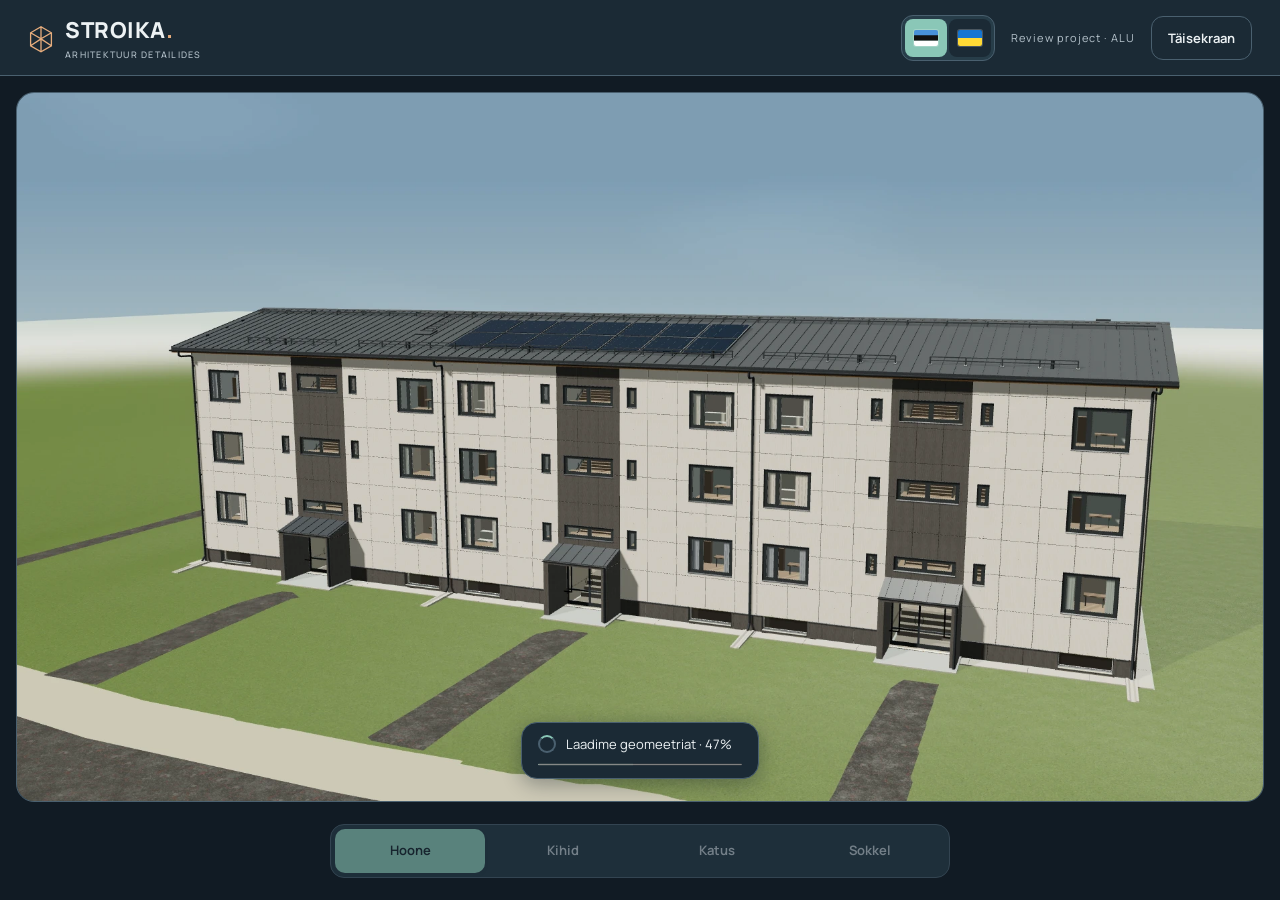
==== commit ad3fb25a: "Improve scene clarity and lossless loading" ====
--- a/index.html
+++ b/index.html
@@ -3,7 +3,7 @@
 <head>
 <meta charset="UTF-8"><meta name="viewport" content="width=device-width, initial-scale=1, viewport-fit=cover">
 <title>Stroika — fassaad 3D-s</title>
-<meta name="description" content="Mäe tn 7, Alu interaktiivne mudel avaliku projekti põhjal: pööramine, aknasõlm ja fassaadikihtide vaatamine.">
+<meta name="description" content="Review project, Alu interaktiivne mudel avaliku projekti põhjal: pööramine, aknasõlm ja fassaadikihtide vaatamine.">
 <meta name="theme-color" content="#111b24">
 <link rel="icon" type="image/svg+xml" href="data:image/svg+xml,%3Csvg xmlns='http://www.w3.org/2000/svg' viewBox='0 0 32 32'%3E%3Crect width='32' height='32' rx='7' fill='%23253b33'/%3E%3Cpath d='M7 25V11l9-5 9 5v14H7m9-19v19M7 11l9 5 9-5' stroke='%23c78661' stroke-width='2' fill='none'/%3E%3C/svg%3E">
 <link rel="stylesheet" href="./style.css?v=046a4077fe54d6c7591c">
@@ -14,13 +14,13 @@
 <div class="app" id="app" data-mode="building">
   <header class="header">
     <div class="identity"><svg aria-hidden="true" width="30" height="32" viewBox="0 0 30 32"><path d="M3 25V10l12-7 12 7v15l-12 7zM15 3v29M3 10l12 7 12-7M3 25l12-8 12 8" fill="none" stroke="currentColor" stroke-width="1.5"/></svg><div><b>STROIKA<span class="brand-point">.</span></b><span class="subbrand">ARHITEKTUUR DETAILIDES</span></div></div>
-    <div class="header-actions"><div id="language-switch" class="language-switch" role="group" aria-label="Keel / Мова"><button type="button" data-language="et" lang="et" aria-pressed="true" aria-label="Eesti keel" title="Eesti keel"><svg class="language-flag" viewBox="0 0 24 16" aria-hidden="true"><path fill="#4891d9" d="M0 0h24v6H0z"/><path fill="#111" d="M0 5.33h24v5.34H0z"/><path fill="#fff" d="M0 10.67h24V16H0z"/></svg></button><button type="button" data-language="uk" lang="uk" aria-pressed="false" aria-label="Українська мова" title="Українська мова"><svg class="language-flag" viewBox="0 0 24 16" aria-hidden="true"><path fill="#1676d1" d="M0 0h24v8H0z"/><path fill="#ffda35" d="M0 8h24v8H0z"/></svg></button></div><span class="demo-badge">MÄE TN 7 · ALU</span><button id="presentation-toggle" type="button" aria-pressed="false">Täisekraan</button><button id="open-engineering" type="button" aria-expanded="false" aria-controls="engineering-drawer" hidden>Joonised</button></div>
+    <div class="header-actions"><div id="language-switch" class="language-switch" role="group" aria-label="Keel / Мова"><button type="button" data-language="et" lang="et" aria-pressed="true" aria-label="Eesti keel" title="Eesti keel"><svg class="language-flag" viewBox="0 0 24 16" aria-hidden="true"><path fill="#4891d9" d="M0 0h24v6H0z"/><path fill="#111" d="M0 5.33h24v5.34H0z"/><path fill="#fff" d="M0 10.67h24V16H0z"/></svg></button><button type="button" data-language="uk" lang="uk" aria-pressed="false" aria-label="Українська мова" title="Українська мова"><svg class="language-flag" viewBox="0 0 24 16" aria-hidden="true"><path fill="#1676d1" d="M0 0h24v8H0z"/><path fill="#ffda35" d="M0 8h24v8H0z"/></svg></button></div><span class="demo-badge">Review project · ALU</span><button id="presentation-toggle" type="button" aria-pressed="false">Täisekraan</button><button id="open-engineering" type="button" aria-expanded="false" aria-controls="engineering-drawer" hidden>Joonised</button></div>
   </header>
   <main>
     <section class="stage" aria-label="Hoone interaktiivne 3D-mudel" data-signature-moment="facade-explode" data-story-beat="building">
-      <img id="model-poster" class="model-poster" src="./assets/mae7-preview.webp" alt="Mäe tn 7 mudeli ülevaade" fetchpriority="high" decoding="async">
+      <img id="model-poster" class="model-poster" src="./assets/mae7-preview.webp" alt="Review project mudeli ülevaade" fetchpriority="high" decoding="async">
       <div id="viewer" role="img" aria-label="Projektil põhinev kolmemõõtmeline mudel. Pööramiseks lohista; klaviatuuriga juhtimiseks kasuta vaate nuppe."></div>
-      <div class="stage-title"><span class="eyebrow" id="view-kicker">01 / ARHITEKTUUR</span><h1 id="view-title">Mäe tn 7.</h1><p id="view-description">Rekonstrueerimine avaliku projekti põhjal.</p></div>
+      <div class="stage-title"><span class="eyebrow" id="view-kicker">01 / ARHITEKTUUR</span><h1 id="view-title">Review project.</h1><p id="view-description">Rekonstrueerimine avaliku projekti põhjal.</p></div>
       <div id="selection-card" class="selection-card" aria-live="polite" hidden></div>
       <span id="gesture-hint" hidden></span><div class="model-tag"><span class="model-tag-line"></span><span id="model-tag-text">40,4 m · 3 korrust</span></div>
       <div class="view-tools" inert aria-label="Vaate juhtimine">
@@ -48,7 +48,7 @@
         <input id="explode" type="range" min="0" max="100" step="1" value="0" aria-label="Fassaadikihtide eraldamise ulatus">
         <div class="layer-list" id="layer-list"></div>
       </div>
-      <div class="selected-layer" id="selected-layer" aria-live="polite"><span class="eyebrow">KONSTRUKTSIOON</span><h3>Mäe tn 7 · Alu</h3></div>
+      <div class="selected-layer" id="selected-layer" aria-live="polite"><span class="eyebrow">KONSTRUKTSIOON</span><h3>Review project · Alu</h3></div>
       <div class="selection-actions"><button id="focus-component" hidden>Vaata detaili lähemalt</button><button id="open-selection-drawing" type="button" hidden>Selle plaadi joonis ↗</button><button id="measure-balcony-door" type="button" hidden>Ukse mõõdud</button><button id="measure-balcony-window" type="button" hidden>Akna mõõdud</button></div><div class="panel-bottom"><span class="demo-square"></span><p>Alus: projekt P-8/8/22, lehed 02, 05–08. Väikesed detailid on lihtsustatud; objekti mõõte ja kehtivat paigaldusversiooni veel kontrollitakse.</p></div>
 
       <a class="source-link" href="https://riigihanked.riik.ee/rhr-web/#/procurement/10162244/documents?group=B" target="_blank" rel="noopener">Avalik projekt ↗</a>
@@ -67,7 +67,7 @@
  <details class="quantities"><summary>Projekti kogused: fassaad, sokkel ja katus</summary><p>Mahutabel v02, leht Hanketabel. Projekti maht; varu ei lisata ega tööd loeta vastuvõetuks automaatselt.</p><table><thead><tr><th>Töö</th><th>Kogus</th><th>Allikas</th></tr></thead><tbody id="quantities-body"></tbody></table><a href="./window-ledger.json?v=74e44ffeea60c7464576" download>Aknad · 88 elementi JSON ↓</a></details>
 </section>
 <section class="engineering interface-section" id="material-reference"><span class="eyebrow">MATERJALID / V25</span><h2>Materjal, värv ja paksus.</h2><p>P222 ja P070 on muutmata Swisspearli digitaalsed näidised. RR23 on Ruukki kataloogi näidis. Välimus sõltub valgusest ja ekraanist; tarnitud partiid veel kontrollitakse.</p><div class="material-samples"><figure><img src="./assets/P222-official-swatch.jpg" alt="Swisspearl P222 digitaalne näidis" width="140" height="105"><figcaption>P222 · põhifassaad</figcaption></figure><figure><img src="./assets/P070-official-swatch.jpg" alt="Swisspearl P070 digitaalne näidis" width="140" height="105"><figcaption>P070 · tumedad alad</figcaption></figure><figure><div class="rr23-sample" aria-label="RR23 digitaalne näidis"></div><figcaption>RR23 · katus ja metall</figcaption></figure></div><details class="quantities"><summary>20 materjali: parameetrid ja allikad</summary><table><thead><tr><th>Element / allikas</th><th>Projekti parameetrid</th><th>Välimus mudelis</th></tr></thead><tbody><tr><td>Katuseplekk<small>PDF 19, 53, 60</small></td><td>Classic / PURAL / RR23 · 0,6 mm; 32/475 mm on üksnes Ruukki EE võrdlusprofiil</td><td>Tootja digitaalne RR23 näidis; läige, karedus ja peegeldused on näitlikud</td></tr><tr><td>Katuse aluskate<small>PDF 19, 60</small></td><td>Tootekood puudub · mõõt sõlme järgi; tuulutusliist 32×50; roov 32×100 mm</td><td>Näitlik tume pind; 0,2 mm on visualiseerimise paksus</td></tr><tr><td>Aluskonstruktsiooni puit<small>PDF 19, 21, 57</small></td><td>H3; räästalaudisel Bs1,d0 · mõõt sõlme järgi; fassaad 50×50 ja 25×100; katus 32×50 ja 32×100; sokkel 50×75; räästalaudis 22×100 mm</td><td>Näitlik puidutekstuur; puuliik ja partii värv on teadmata</td></tr><tr><td>Kiudtsementplaadid<small>PDF 21, 53</small></td><td>P222 / P070 · 8 mm;</td><td>Praeguse tootja digitaalsed näidised; tarnitud partiid pole mõõdetud</td></tr><tr><td>Fassaadi mineraalvill<small>PDF 21, 29</small></td><td>λ≤0,035 W/(m·K) · 200 mm; 100+50+50 mm; vähemalt 200 mm</td><td>Näitlikud kiud; digitaalse pinna värv ja tihedus ei kinnita toote omadusi</td></tr><tr><td>Pööningu vahelae soojustus<small>PDF 19, 20, 29, 60</small></td><td>PP-1; λ≤0,041; klass A · 450 mm; vana 250 mm eemaldatakse; soojustatakse horisontaalne vahelagi</td><td>Näitlik kiuline kiht; kõiki katusekaldeid ei soojustata</td></tr><tr><td>Tuuletõkkekipsplaat<small>PDF 21, 56</small></td><td>Tootekood puudub · 9 mm; teibitud vuugid</td><td>Näitlik pind; praegune Gyproc GTS9 on 9,5 mm ja pole täpne asendus</td></tr><tr><td>Kaitseteip kiudtsemendi all<small>PDF 21</small></td><td>Tootekood puudub · mõõt sõlme järgi; 100 mm laius ja 2 mm paksus on digitaalse mudeli eeldused, mitte projekti mõõdud</td><td>Näitlik must kumm; suurendamine 90→100 ei kinnita paarislaudade sõlme</td></tr><tr><td>Aknaplekid ja metallraamistused<small>PDF 23, 53</small></td><td>PURAL / RR23 · 0,6 mm; väljaulatus 30 mm; rõdude juures 10 mm; kalle ≥1:10</td><td>Digitaalne RR23; läige ja painutused on näitlikud</td></tr><tr><td>Uued PVC-aknad ja klaaspaketid<small>PDF 23, 73, 74</small></td><td>PVC; läbipaistev kolmekordne klaaspakett; keraamiline vaheliist · mõõt sõlme järgi; väljast tumehall, seest valge; U≤0,9/1,1 tüübi järgi</td><td>Värviperekond vastab projektile; RGB, IOR, valgusläbivus ja karedus on näitlikud</td></tr><tr><td>Välisuksed<small>PDF 24, 53, 75</small></td><td>VU01; soojustatud alumiinium / RR23; läbipaistev karastatud klaas · mõõt sõlme järgi; U≤1,4; mudeli 12 mm klaas on näitlik</td><td>Digitaalne RR23 ja näitlik optika; tellitud klaaspaketti ei ole määratud</td></tr><tr><td>Tuulekoja katusekate<small>PDF 25, 53, 68</small></td><td>SBS ↔ Classic / PURAL · mõõt sõlme järgi; Classic-sõlmes 0,6 mm plekk ning 32×50 ja 32×100 mm puit</td><td>Kujutatud Classic on mudeli valik; dokumentide vastuolu ei ole kooskõlastatult lahendatud</td></tr><tr><td>Rõdude teras<small>PDF 26, 53</small></td><td>S355JR / C3 / RR23 · mõõt sõlme järgi; 100×100×5; 100×50×5; 50×50×5; L50×50×5; piire 40×40×3 ja 40×80×3 mm</td><td>Digitaalne RR23; värvitekstuur ja teravad servad on näitlikud</td></tr><tr><td>Sissepääsu varikatuse teras<small>PDF 25</small></td><td>S355JR / C3 / kuumtsinkimine · mõõt sõlme järgi; RHS 100×80×5 mm</td><td>Näitlik tsink; tegelik muster ja vananemine on teadmata</td></tr><tr><td>Rõduklaas<small>PDF 26</small></td><td>Läbipaistev karastatud; ülemine hall karastatud lamineeritud klaas · [6] mm; ülemine 4+4 mm; vahekiht on teadmata</td><td>IOR, valgusläbivus, toon ja peegeldused on näitlikud</td></tr><tr><td>Rõdupõrand<small>PDF 26, 65</small></td><td>Tsementlaastplaat; libisemiskindel PU või analoog · 24 mm; kumm 1,5×50; PURAL 0,6 mm; kalle ≥1:80; ülespööre ≥100 mm</td><td>Näitlik pind; 1 mm viimistlus ja kihtide järjekord vajavad kinnitamist</td></tr><tr><td>Sokli soojustus ja profiilid<small>PDF 18, 28, 57</small></td><td>EPS; näide EPS120 Perimeeter; MP25/38 või analoog · 150 mm; 100+50 mm; λ≤0,035; 120 kPa; puit 50×75; profiil 25 mm; FC8 P070</td><td>Näitlik EPS ja tsink; kiudtsemendi värv on digitaalne näidis</td></tr><tr><td>Säilitatavad keldriaknad<small>PDF 23, 63</small></td><td>Tootekood puudub · mõõt sõlme järgi; uued 0,6 mm PURAL-aknaplekid; sõlmes puit 75×30; RKL31 30 mm või analoog</td><td>Valge raam ja läbipaistev pind on olemasoleva akna näitlik kujutis</td></tr><tr><td>Kinnitused ja konsoolid<small>PDF 21, 57</small></td><td>C3; konsoolidel ja kübarprofiilil tsink ≥275 g/m² · mõõt sõlme järgi; L150×150×60×2,5 mm; vähemalt 5 väljatõmbekatset</td><td>Ruumilised kruvid olemasolevate 8 mm avade telgedel. Kruvitoode ja kinnituslahendus ei ole veel kooskõlastatud.</td></tr><tr><td>Betoonist sillutusriba<small>PDF 18</small></td><td>C30/37 / XC4+XF3 / B500 · mõõt sõlme järgi; laius 600 mm; kalle ≥2%; killustik 200 mm 0–32; võrk Ø6@150×150 mm</td><td>Näitlik betoonpind; tegelikku segu pole skannitud</td></tr></tbody></table><a href="./material-ledger-v25.json" download>Materjalid ja allikad JSON ↓</a></details><p class="scope">Katus: pööningu vahelael 450 mm puistevilla; kaldpindadel aluskate, tuulutusliistud, roovid ja kate. Sissepääsude kohal on dokumentides SBS / Classic vastuolu; kujutatud Classic-sõlm vajab projekteerija vastust.</p></section>
-<section class="engineering interface-section"><span class="eyebrow">SÕLMED / KONTROLLLÕIGE</span><h2>Sokkel → aken → räästas.</h2><p>VS-2 paksused on proportsionaalsed. Kõrgusüleminekud on skeemsed; avasid, ankruid ja liikumissõlmi see lõige ei määra.</p><img src="./vertical-strip.svg" alt="Fassaadi kontrolllõige: 100+50+50+9+25+8 mm, sokli ja katuse erinevad süsteemid" style="width:100%;height:auto;background:#fff;border:1px solid #cbd4d6"><div class="export-controls"><a href="./mae7-review-v25.pdf" target="_blank">Fassaadid, krunt ja materjalid · V25 · A3 ↗</a><a href="./vertical-strip.svg" download>Lõige SVG ↓</a><a href="./budmaster/index.html">Kõik allikad · ehitusmeistri pakett ↗</a></div><p class="scope">ISOVER keelab RKL31 teipimise: teip võib lahti tulla ja kanali sulgeda. See erineb 9 mm tuuletõkkekipsist, millele kasutatakse sobivat tihendussüsteemi. <a href="https://www.isover.ee/Tooted/ehitusisolatsioon/isover-rkl-31" target="_blank" rel="noopener">RKL31 juhend ↗</a></p></section><section class="engineering"><span class="eyebrow">VARASEMAD VAATED · V22</span><h2>Fassaad ja detailid lähedalt.</h2><div class="presentation-frames"><a href="./assets/v22-cycles-northwest-79de7b77274e.png" target="_blank" rel="noopener"><figure><img src="./assets/v22-cycles-northwest-79de7b77274e.png" alt="Mäe tn 7 Blenderi mudel: rõdudega fassaad" width="2200" height="1200" loading="lazy" decoding="async"><figcaption>Rõdudega fassaad ↗</figcaption></figure></a><a href="./assets/v22-cycles-detail-b9e10c1c37ee.png" target="_blank" rel="noopener"><figure><img src="./assets/v22-cycles-detail-b9e10c1c37ee.png" alt="Mudeli detailid: rõdu, klaasid, aken ja räästalaudis" width="2200" height="1600" loading="lazy" decoding="async"><figcaption>Rõdu ja aknasõlm ↗</figcaption></figure></a></div><p class="scope">Cycles · näitlik valgustus. Värve võrreldakse materjalinäidistega.</p></section><section class="engineering"><span class="eyebrow">ALLIKATE KONTROLL</span><h2>Paigaldust mõjutavad küsimused.</h2><div id="rfi-list"></div><a href="./rfi-register.json" download>Küsimuste register JSON ↓</a><p class="scope">Vastused ja kehtiva versiooni saab brigaad ettevõttelt või vastutavalt projekteerijalt. Praegused mudelivariandid ei asenda kooskõlastatud sõlmi.</p></section></details><footer><span>MÕÕDISTUS → JOONISED → MUDEL → KOGUSED</span><span>MÄE TN 7 · ALU / V25</span></footer>
+<section class="engineering interface-section"><span class="eyebrow">SÕLMED / KONTROLLLÕIGE</span><h2>Sokkel → aken → räästas.</h2><p>VS-2 paksused on proportsionaalsed. Kõrgusüleminekud on skeemsed; avasid, ankruid ja liikumissõlmi see lõige ei määra.</p><img src="./vertical-strip.svg" alt="Fassaadi kontrolllõige: 100+50+50+9+25+8 mm, sokli ja katuse erinevad süsteemid" style="width:100%;height:auto;background:#fff;border:1px solid #cbd4d6"><div class="export-controls"><a href="./mae7-review-v25.pdf" target="_blank">Fassaadid, krunt ja materjalid · V25 · A3 ↗</a><a href="./vertical-strip.svg" download>Lõige SVG ↓</a><a href="./budmaster/index.html">Kõik allikad · ehitusmeistri pakett ↗</a></div><p class="scope">ISOVER keelab RKL31 teipimise: teip võib lahti tulla ja kanali sulgeda. See erineb 9 mm tuuletõkkekipsist, millele kasutatakse sobivat tihendussüsteemi. <a href="https://www.isover.ee/Tooted/ehitusisolatsioon/isover-rkl-31" target="_blank" rel="noopener">RKL31 juhend ↗</a></p></section><section class="engineering"><span class="eyebrow">VARASEMAD VAATED · V22</span><h2>Fassaad ja detailid lähedalt.</h2><div class="presentation-frames"><a href="./assets/v22-cycles-northwest-79de7b77274e.png" target="_blank" rel="noopener"><figure><img src="./assets/v22-cycles-northwest-79de7b77274e.png" alt="Review project Blenderi mudel: rõdudega fassaad" width="2200" height="1200" loading="lazy" decoding="async"><figcaption>Rõdudega fassaad ↗</figcaption></figure></a><a href="./assets/v22-cycles-detail-b9e10c1c37ee.png" target="_blank" rel="noopener"><figure><img src="./assets/v22-cycles-detail-b9e10c1c37ee.png" alt="Mudeli detailid: rõdu, klaasid, aken ja räästalaudis" width="2200" height="1600" loading="lazy" decoding="async"><figcaption>Rõdu ja aknasõlm ↗</figcaption></figure></a></div><p class="scope">Cycles · näitlik valgustus. Värve võrreldakse materjalinäidistega.</p></section><section class="engineering"><span class="eyebrow">ALLIKATE KONTROLL</span><h2>Paigaldust mõjutavad küsimused.</h2><div id="rfi-list"></div><a href="./rfi-register.json" download>Küsimuste register JSON ↓</a><p class="scope">Vastused ja kehtiva versiooni saab brigaad ettevõttelt või vastutavalt projekteerijalt. Praegused mudelivariandid ei asenda kooskõlastatud sõlmi.</p></section></details><footer><span>MÕÕDISTUS → JOONISED → MUDEL → KOGUSED</span><span>Review project · ALU / V25</span></footer>
 </div>
 <script type="module" src="./i18n.js?v=d6da8995f29092e487aa"></script>
 <script type="module" src="./viewer-entry.js?v=dca01f51c2e998e331a6"></script>
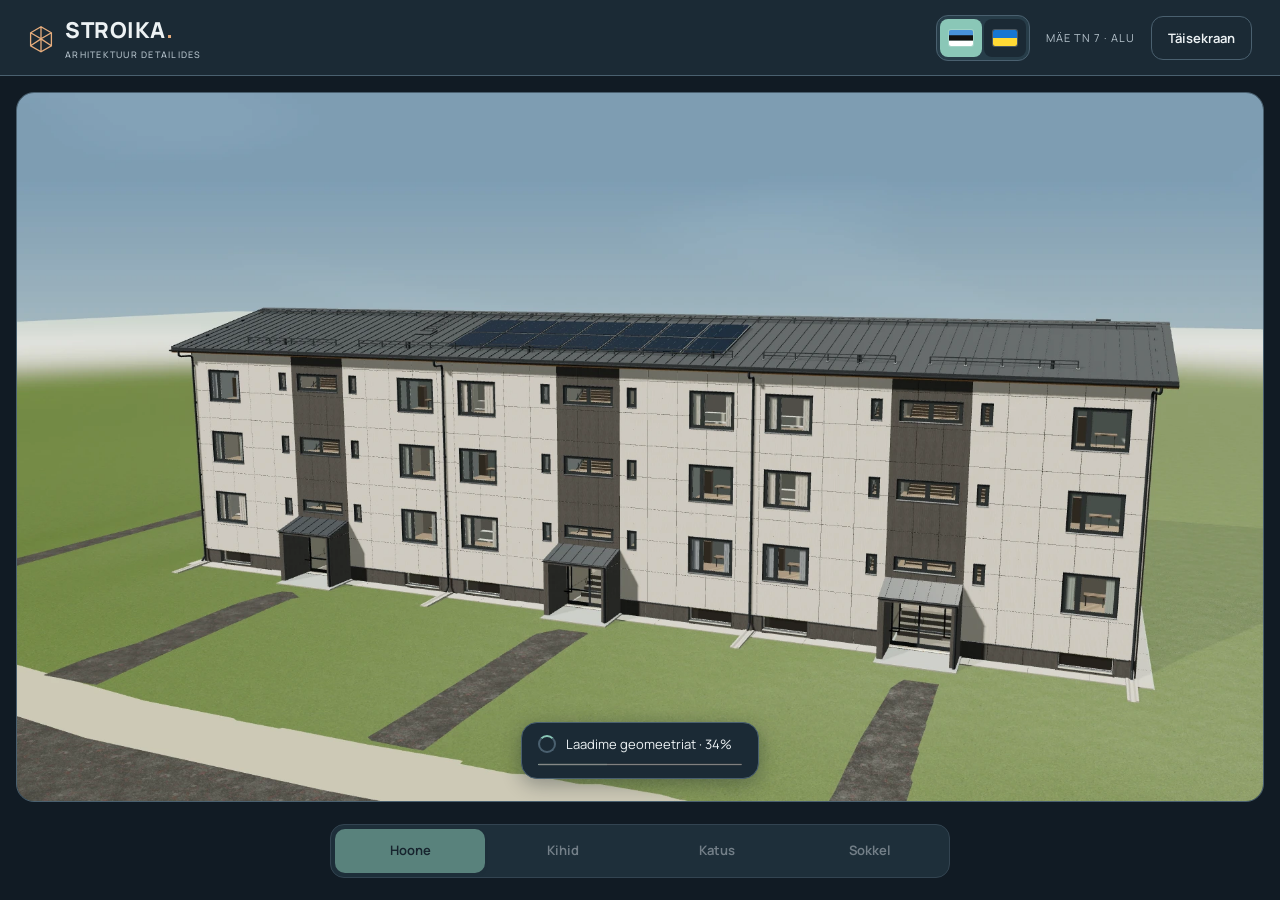
==== commit 2ccafcac: "privacy: remove personal labels and workstation paths from public artifacts" ====
--- a/index.html
+++ b/index.html
@@ -3,24 +3,24 @@
 <head>
 <meta charset="UTF-8"><meta name="viewport" content="width=device-width, initial-scale=1, viewport-fit=cover">
 <title>Stroika — fassaad 3D-s</title>
-<meta name="description" content="Review project, Alu interaktiivne mudel avaliku projekti põhjal: pööramine, aknasõlm ja fassaadikihtide vaatamine.">
+<meta name="description" content="Mäe tn 7, Alu interaktiivne mudel avaliku projekti põhjal: pööramine, aknasõlm ja fassaadikihtide vaatamine.">
 <meta name="theme-color" content="#111b24">
 <link rel="icon" type="image/svg+xml" href="data:image/svg+xml,%3Csvg xmlns='http://www.w3.org/2000/svg' viewBox='0 0 32 32'%3E%3Crect width='32' height='32' rx='7' fill='%23253b33'/%3E%3Cpath d='M7 25V11l9-5 9 5v14H7m9-19v19M7 11l9 5 9-5' stroke='%23c78661' stroke-width='2' fill='none'/%3E%3C/svg%3E">
 <link rel="stylesheet" href="./style.css?v=046a4077fe54d6c7591c">
 <link rel="stylesheet" href="./presentation.css?v=afd533fc44184ffb05ec">
-<script type="importmap">{"imports":{"./address-label.js":"./address-label.js?v=80302ed0776a6fa25265","./app.js":"./app.js?v=cb97bfaae9417658e2e8","./assembly-geometry.js":"./assembly-geometry.js?v=94793bc73683503eff06","./asset-request.js":"./asset-request.js?v=95a159436d74dd88d717","./assets/BufferGeometryUtils.js":"./assets/BufferGeometryUtils.js?v=fda7e946b8e0b5ab39b7","./assets/CSS2DRenderer.js":"./assets/CSS2DRenderer.js?v=dd667941bc67380ecb46","./assets/FXAAShader.js":"./assets/FXAAShader.js?v=b8303d179f9d5d40a052","./assets/GLTFLoader.js":"./assets/GLTFLoader.js?v=adbbafe8ce40416525b6","./assets/HDRLoader.js":"./assets/HDRLoader.js?v=d7053cfc4019f520335a","./assets/OrbitControls.js":"./assets/OrbitControls.js?v=c87f518c8e2ef7770900","./assets/RoomEnvironment.js":"./assets/RoomEnvironment.js?v=c20f0b4677f6128a138d","./assets/three.core.min.js":"./assets/three.core.min.js?v=61ba0df005b05991361d","./assets/three.module.min.js":"./assets/three.module.min.js?v=e2b5ee6bccd38fd6d8a2","./attic-floor.js":"./attic-floor.js?v=b68721244dbc3a54e870","./balcony-canopy.js":"./balcony-canopy.js?v=f110b8fa345199acd059","./balcony-cut-report.js":"./balcony-cut-report.js?v=0abd7e301e0ae6c8700b","./balcony-door-review.js":"./balcony-door-review.js?v=7d204f4b9f8efd01d2e4","./balcony-floor.js":"./balcony-floor.js?v=d8897e3ec4428729eb2e","./balcony-foundation.js":"./balcony-foundation.js?v=6d9b5b3fee782927a21c","./balcony-guard-source.js":"./balcony-guard-source.js?v=48499f6a5b667c0d6f78","./balcony-guard.js":"./balcony-guard.js?v=bd7186f531e3f54a16d3","./balcony-materials.js":"./balcony-materials.js?v=a9d55a6023f962b1ff80","./balcony-openings.js":"./balcony-openings.js?v=655246cf3c6546e9b4f5","./balcony-returns.js":"./balcony-returns.js?v=2030f0a344135262a0c0","./balcony-steel.js":"./balcony-steel.js?v=8ad013fffa51608e170d","./basement-openings.js":"./basement-openings.js?v=cfbcf807e6611de82596","./basement-window-plan.js":"./basement-window-plan.js?v=4b525cb623924c6e54fa","./basement-window.js":"./basement-window.js?v=b509f8f27368321968cc","./bracket-contact.js":"./bracket-contact.js?v=ccfce6287aacbd3ba866","./camera-clearance.js":"./camera-clearance.js?v=bef3f29b4afa20c36095","./camera-flight.js":"./camera-flight.js?v=c366bd927ab07b0eb783","./camera-keyboard.js":"./camera-keyboard.js?v=ed75ee1beeebaeec5a18","./camera-path.js":"./camera-path.js?v=079c559ab1bda22e01d8","./colour-aligned-columns.js":"./colour-aligned-columns.js?v=984cee5905f1a4c086ac","./context-recovery.js":"./context-recovery.js?v=4e852d9a7979caa1df20","./cut-area-accounting.js":"./cut-area-accounting.js?v=56ecab79c0206097260d","./cut-export-admission.js":"./cut-export-admission.js?v=d2174350e97be2c96b86","./cut-planner.js":"./cut-planner.js?v=71ea9486bda51ec93ed9","./daylight-sky.js":"./daylight-sky.js?v=81441a81d327d998aa12","./depth-precision.js":"./depth-precision.js?v=276910df3f1c2cfd2545","./dimension-label-layout.js":"./dimension-label-layout.js?v=9d657a3a7c1c1656f472","./dimension-schedule.js":"./dimension-schedule.js?v=57d21f9dce3e668b87b7","./end-wall-plan.js":"./end-wall-plan.js?v=03a8d7c6746a28905260","./engineering.js":"./engineering.js?v=a8e43d8fbae0f5274395","./entrance-access.js":"./entrance-access.js?v=705b09d2b3430f9ad68b","./entrance-context.js":"./entrance-context.js?v=d1247cc9fa3fe8171b16","./entrance.js":"./entrance.js?v=bba07e8d966ff369f007","./facade-colour-reference.js":"./facade-colour-reference.js?v=6c206ccae139eda6369c","./facade-colour-regions.js":"./facade-colour-regions.js?v=148253c18e8b266a34f4","./facade-corners.js":"./facade-corners.js?v=c5e0d01fce3b407b5b12","./facade-layouts.js":"./facade-layouts.js?v=bfe1ab2900c4718e681e","./facade-model-report.js":"./facade-model-report.js?v=a4027d465fecb69705ec","./facade-system.js":"./facade-system.js?v=b2ef3e587ae87a8224fa","./facade-window.js":"./facade-window.js?v=1150a4539124af18ea81","./fc-surface-uv.js":"./fc-surface-uv.js?v=74efad9407430b89746a","./gables.js":"./gables.js?v=308a1340d264072f6601","./glass-presentation.js":"./glass-presentation.js?v=217318fbb67a0286d0b7","./glazing-unit.js":"./glazing-unit.js?v=bef35822c9a3763f809d","./ground-junctions.js":"./ground-junctions.js?v=6e81d5db80e55c9f88b8","./house-report.js":"./house-report.js?v=4a797d5ca430efbe4f43","./house-workbench.js":"./house-workbench.js?v=38b29769c2aa2dc7f517","./i18n-catalog.js":"./i18n-catalog.js?v=53d9ffaf5446d22a8bc9","./i18n.js":"./i18n.js?v=d6da8995f29092e487aa","./inspection-stage.js":"./inspection-stage.js?v=679b2fa26d54f865747b","./joint-backings.js":"./joint-backings.js?v=344ec2947635e4515d29","./labour-plan.js":"./labour-plan.js?v=b615311474c632a0fff2","./landscape.js":"./landscape.js?v=283505cfcba34177e267","./layout-options.js":"./layout-options.js?v=fceb8210a58e6cb95d4c","./local-joint-contract.js":"./local-joint-contract.js?v=28b755497af03d381aa5","./lookdev.js":"./lookdev.js?v=b3f049bc13f581796705","./manufacturing-plan.js":"./manufacturing-plan.js?v=09b4ba536b446ac4ffaf","./material-reference.js":"./material-reference.js?v=6fc06769d2205ecdea02","./model.js":"./model.js?v=21ec33af3bca0c9789c0","./motion.js":"./motion.js?v=7cb56ccbbaab7938e34a","./native-model.js":"./native-model.js?v=c52c555fc1cc1f38a693","./native-transport.js":"./native-transport.js?v=31d6c290a8f6722cddcb","./northwest-openings.js":"./northwest-openings.js?v=2d9708341de5ee6011ef","./opening-dimensions.js":"./opening-dimensions.js?v=8c6c34f3834d6f7a5060","./panel-blank-shapes.js":"./panel-blank-shapes.js?v=f43d72f097272eac4ff3","./panel-contour-geometry.js":"./panel-contour-geometry.js?v=859fbf2c04aa29979e6c","./panel-drilling.js":"./panel-drilling.js?v=f5008f6df70693effa74","./panel-fastener-pattern.js":"./panel-fastener-pattern.js?v=53b2ac24f8c257262f7e","./panel-local-joints.js":"./panel-local-joints.js?v=d94a86e1718653aedc5e","./panel-rectangle-partition.js":"./panel-rectangle-partition.js?v=52e167e9722d224eb84e","./panel-row-plans.js":"./panel-row-plans.js?v=4dd62f5281ede4c2ed92","./panel-screws.js":"./panel-screws.js?v=47c69201475d6217acd4","./panel-support-topology.js":"./panel-support-topology.js?v=3cd028f0bba2a2d20cbd","./plinth-air-path.js":"./plinth-air-path.js?v=5e6fa7f5764194be2ebb","./plinth-assembly.js":"./plinth-assembly.js?v=24295f304f7d7cd035d5","./plinth-board-drilling.js":"./plinth-board-drilling.js?v=0b1f20275c44f00a4d11","./plinth-cut-report.js":"./plinth-cut-report.js?v=112612f791c641402ff1","./plinth-fixing-review.js":"./plinth-fixing-review.js?v=f5f68c0758fc7167e67a","./plinth-plan.js":"./plinth-plan.js?v=512eb7afffaf000fef30","./plinth-selection.js":"./plinth-selection.js?v=034f75030c23aaaf6055","./plinth-support-inspection.js":"./plinth-support-inspection.js?v=9ac2a6752c0ebf2d5d8f","./plinth-supports.js":"./plinth-supports.js?v=6f33201c4c2aa1c50548","./plinth-ventilation.js":"./plinth-ventilation.js?v=e081619e3a3a4e57336b","./presentation-renderer.js":"./presentation-renderer.js?v=ca805614ebd54e71982e","./presentation.js":"./presentation.js?v=aeb04df1e1323be7c5cf","./profile-cuts.js":"./profile-cuts.js?v=5f25b1b3d617f0002b52","./project-quantities.js":"./project-quantities.js?v=48af7e0e832611594af2","./rainwater-details.js":"./rainwater-details.js?v=5e08c3ec34ef5ee8a0e8","./rainwater-source.js":"./rainwater-source.js?v=e925e20661da683ee73d","./render-quality.js":"./render-quality.js?v=3a82a5d569cbee432106","./retained-return-drawing.js":"./retained-return-drawing.js?v=5ad739450ceb96f6e835","./reveal-plan.js":"./reveal-plan.js?v=7976fb8bd0724afd8a3d","./roof-assembly.js":"./roof-assembly.js?v=1ca0709fe92a6986a6f9","./roof-colour-reference.js":"./roof-colour-reference.js?v=7435b238c9062695c0b2","./roof-edge-details.js":"./roof-edge-details.js?v=03960c8f4cec0ee09d2c","./roof-edge-drawing.js":"./roof-edge-drawing.js?v=89116c6f978f35990759","./roof-geometry.js":"./roof-geometry.js?v=22fea6f43058669affa2","./roof-lath-review.js":"./roof-lath-review.js?v=b5bbfd9e30db08e8463e","./roof-penetration-flashing.js":"./roof-penetration-flashing.js?v=64b873654951f13a9c4b","./selection-drawing.js":"./selection-drawing.js?v=183030824e7bf06c9c46","./site-access-reference.js":"./site-access-reference.js?v=43acfdd09ffcd6b4b567","./site-plan-reference.js":"./site-plan-reference.js?v=b1d7b631a0abacf950e4","./source-openings.js":"./source-openings.js?v=10825c2974d39651b61d","./static-display.js":"./static-display.js?v=5b0a6d303ba770de3ea8","./tap-gesture.js":"./tap-gesture.js?v=1f12467488f590e7273f","./terrain-relief.js":"./terrain-relief.js?v=ce4349dcc2130a2dcf2d","./viewer-entry.js":"./viewer-entry.js?v=dca01f51c2e998e331a6","./viewer-startup.js":"./viewer-startup.js?v=61df3e9d1d9b33064a65","./visible-picking.js":"./visible-picking.js?v=cc2d7ab8867e9b3622e1","./visual-panel-layout.js":"./visual-panel-layout.js?v=228a85b396be67d342d5","./window-decoration.js":"./window-decoration.js?v=9f7592676ddf8d2ad273","./window-detail.js":"./window-detail.js?v=044bbdfba5a5f567910d","./window-panel-inspection.js":"./window-panel-inspection.js?v=e3a97f4944a8379cc226","./window-schedule.js":"./window-schedule.js?v=18ff9a34581ae51a6429","./window-sill.js":"./window-sill.js?v=b2d2eb8c8c85591f98f5","./workbench-entry.js":"./workbench-entry.js?v=69d55c6009302a7c5cb3","./workbench.js":"./workbench.js?v=1d718b885391c957c95d","three":"./assets/three.module.min.js?v=e2b5ee6bccd38fd6d8a2"}}</script>
+<script type="importmap">{"imports":{"./address-label.js":"./address-label.js?v=80302ed0776a6fa25265","./app.js":"./app.js?v=cb97bfaae9417658e2e8","./assembly-geometry.js":"./assembly-geometry.js?v=94793bc73683503eff06","./asset-request.js":"./asset-request.js?v=95a159436d74dd88d717","./assets/BufferGeometryUtils.js":"./assets/BufferGeometryUtils.js?v=fda7e946b8e0b5ab39b7","./assets/CSS2DRenderer.js":"./assets/CSS2DRenderer.js?v=dd667941bc67380ecb46","./assets/FXAAShader.js":"./assets/FXAAShader.js?v=b8303d179f9d5d40a052","./assets/GLTFLoader.js":"./assets/GLTFLoader.js?v=adbbafe8ce40416525b6","./assets/HDRLoader.js":"./assets/HDRLoader.js?v=d7053cfc4019f520335a","./assets/OrbitControls.js":"./assets/OrbitControls.js?v=c87f518c8e2ef7770900","./assets/RoomEnvironment.js":"./assets/RoomEnvironment.js?v=c20f0b4677f6128a138d","./assets/three.core.min.js":"./assets/three.core.min.js?v=61ba0df005b05991361d","./assets/three.module.min.js":"./assets/three.module.min.js?v=e2b5ee6bccd38fd6d8a2","./attic-floor.js":"./attic-floor.js?v=b68721244dbc3a54e870","./balcony-canopy.js":"./balcony-canopy.js?v=f110b8fa345199acd059","./balcony-cut-report.js":"./balcony-cut-report.js?v=0abd7e301e0ae6c8700b","./balcony-door-review.js":"./balcony-door-review.js?v=7d204f4b9f8efd01d2e4","./balcony-floor.js":"./balcony-floor.js?v=d8897e3ec4428729eb2e","./balcony-foundation.js":"./balcony-foundation.js?v=6d9b5b3fee782927a21c","./balcony-guard-source.js":"./balcony-guard-source.js?v=48499f6a5b667c0d6f78","./balcony-guard.js":"./balcony-guard.js?v=bd7186f531e3f54a16d3","./balcony-materials.js":"./balcony-materials.js?v=a9d55a6023f962b1ff80","./balcony-openings.js":"./balcony-openings.js?v=655246cf3c6546e9b4f5","./balcony-returns.js":"./balcony-returns.js?v=2030f0a344135262a0c0","./balcony-steel.js":"./balcony-steel.js?v=8ad013fffa51608e170d","./basement-openings.js":"./basement-openings.js?v=cfbcf807e6611de82596","./basement-window-plan.js":"./basement-window-plan.js?v=4b525cb623924c6e54fa","./basement-window.js":"./basement-window.js?v=b509f8f27368321968cc","./bracket-contact.js":"./bracket-contact.js?v=ccfce6287aacbd3ba866","./camera-clearance.js":"./camera-clearance.js?v=bef3f29b4afa20c36095","./camera-flight.js":"./camera-flight.js?v=c366bd927ab07b0eb783","./camera-keyboard.js":"./camera-keyboard.js?v=ed75ee1beeebaeec5a18","./camera-path.js":"./camera-path.js?v=079c559ab1bda22e01d8","./colour-aligned-columns.js":"./colour-aligned-columns.js?v=984cee5905f1a4c086ac","./context-recovery.js":"./context-recovery.js?v=4e852d9a7979caa1df20","./cut-area-accounting.js":"./cut-area-accounting.js?v=56ecab79c0206097260d","./cut-export-admission.js":"./cut-export-admission.js?v=d2174350e97be2c96b86","./cut-planner.js":"./cut-planner.js?v=71ea9486bda51ec93ed9","./daylight-sky.js":"./daylight-sky.js?v=81441a81d327d998aa12","./depth-precision.js":"./depth-precision.js?v=276910df3f1c2cfd2545","./dimension-label-layout.js":"./dimension-label-layout.js?v=9d657a3a7c1c1656f472","./dimension-schedule.js":"./dimension-schedule.js?v=57d21f9dce3e668b87b7","./end-wall-plan.js":"./end-wall-plan.js?v=03a8d7c6746a28905260","./engineering.js":"./engineering.js?v=b34388eaa227fc111ded","./entrance-access.js":"./entrance-access.js?v=705b09d2b3430f9ad68b","./entrance-context.js":"./entrance-context.js?v=d1247cc9fa3fe8171b16","./entrance.js":"./entrance.js?v=bba07e8d966ff369f007","./facade-colour-reference.js":"./facade-colour-reference.js?v=6c206ccae139eda6369c","./facade-colour-regions.js":"./facade-colour-regions.js?v=148253c18e8b266a34f4","./facade-corners.js":"./facade-corners.js?v=c5e0d01fce3b407b5b12","./facade-layouts.js":"./facade-layouts.js?v=bfe1ab2900c4718e681e","./facade-model-report.js":"./facade-model-report.js?v=a4027d465fecb69705ec","./facade-system.js":"./facade-system.js?v=b2ef3e587ae87a8224fa","./facade-window.js":"./facade-window.js?v=1150a4539124af18ea81","./fc-surface-uv.js":"./fc-surface-uv.js?v=74efad9407430b89746a","./gables.js":"./gables.js?v=308a1340d264072f6601","./glass-presentation.js":"./glass-presentation.js?v=217318fbb67a0286d0b7","./glazing-unit.js":"./glazing-unit.js?v=bef35822c9a3763f809d","./ground-junctions.js":"./ground-junctions.js?v=15f521a2061237acf219","./house-report.js":"./house-report.js?v=4a797d5ca430efbe4f43","./house-workbench.js":"./house-workbench.js?v=5513be5c9759ccb7ec9d","./i18n-catalog.js":"./i18n-catalog.js?v=29e67ef41db309b9058f","./i18n.js":"./i18n.js?v=d6da8995f29092e487aa","./inspection-stage.js":"./inspection-stage.js?v=679b2fa26d54f865747b","./joint-backings.js":"./joint-backings.js?v=344ec2947635e4515d29","./labour-plan.js":"./labour-plan.js?v=b615311474c632a0fff2","./landscape.js":"./landscape.js?v=283505cfcba34177e267","./layout-options.js":"./layout-options.js?v=fceb8210a58e6cb95d4c","./local-joint-contract.js":"./local-joint-contract.js?v=28b755497af03d381aa5","./lookdev.js":"./lookdev.js?v=b3f049bc13f581796705","./manufacturing-plan.js":"./manufacturing-plan.js?v=09b4ba536b446ac4ffaf","./material-reference.js":"./material-reference.js?v=6fc06769d2205ecdea02","./model.js":"./model.js?v=be371c5356f4f28ace31","./motion.js":"./motion.js?v=7cb56ccbbaab7938e34a","./native-model.js":"./native-model.js?v=c52c555fc1cc1f38a693","./native-transport.js":"./native-transport.js?v=31d6c290a8f6722cddcb","./northwest-openings.js":"./northwest-openings.js?v=2d9708341de5ee6011ef","./opening-dimensions.js":"./opening-dimensions.js?v=8c6c34f3834d6f7a5060","./panel-blank-shapes.js":"./panel-blank-shapes.js?v=f43d72f097272eac4ff3","./panel-contour-geometry.js":"./panel-contour-geometry.js?v=859fbf2c04aa29979e6c","./panel-drilling.js":"./panel-drilling.js?v=f5008f6df70693effa74","./panel-fastener-pattern.js":"./panel-fastener-pattern.js?v=53b2ac24f8c257262f7e","./panel-local-joints.js":"./panel-local-joints.js?v=d94a86e1718653aedc5e","./panel-rectangle-partition.js":"./panel-rectangle-partition.js?v=52e167e9722d224eb84e","./panel-row-plans.js":"./panel-row-plans.js?v=4dd62f5281ede4c2ed92","./panel-screws.js":"./panel-screws.js?v=47c69201475d6217acd4","./panel-support-topology.js":"./panel-support-topology.js?v=3cd028f0bba2a2d20cbd","./plinth-air-path.js":"./plinth-air-path.js?v=5e6fa7f5764194be2ebb","./plinth-assembly.js":"./plinth-assembly.js?v=24295f304f7d7cd035d5","./plinth-board-drilling.js":"./plinth-board-drilling.js?v=0b1f20275c44f00a4d11","./plinth-cut-report.js":"./plinth-cut-report.js?v=112612f791c641402ff1","./plinth-fixing-review.js":"./plinth-fixing-review.js?v=f5f68c0758fc7167e67a","./plinth-plan.js":"./plinth-plan.js?v=512eb7afffaf000fef30","./plinth-selection.js":"./plinth-selection.js?v=034f75030c23aaaf6055","./plinth-support-inspection.js":"./plinth-support-inspection.js?v=9ac2a6752c0ebf2d5d8f","./plinth-supports.js":"./plinth-supports.js?v=6f33201c4c2aa1c50548","./plinth-ventilation.js":"./plinth-ventilation.js?v=ccabf9694086dd4eb9c6","./presentation-renderer.js":"./presentation-renderer.js?v=ca805614ebd54e71982e","./presentation.js":"./presentation.js?v=aeb04df1e1323be7c5cf","./profile-cuts.js":"./profile-cuts.js?v=5f25b1b3d617f0002b52","./project-quantities.js":"./project-quantities.js?v=48af7e0e832611594af2","./rainwater-details.js":"./rainwater-details.js?v=5e08c3ec34ef5ee8a0e8","./rainwater-source.js":"./rainwater-source.js?v=e925e20661da683ee73d","./render-quality.js":"./render-quality.js?v=3a82a5d569cbee432106","./retained-return-drawing.js":"./retained-return-drawing.js?v=5ad739450ceb96f6e835","./reveal-plan.js":"./reveal-plan.js?v=7976fb8bd0724afd8a3d","./roof-assembly.js":"./roof-assembly.js?v=feb51d5f00b573aafed3","./roof-colour-reference.js":"./roof-colour-reference.js?v=7435b238c9062695c0b2","./roof-edge-details.js":"./roof-edge-details.js?v=03960c8f4cec0ee09d2c","./roof-edge-drawing.js":"./roof-edge-drawing.js?v=89116c6f978f35990759","./roof-geometry.js":"./roof-geometry.js?v=22fea6f43058669affa2","./roof-lath-review.js":"./roof-lath-review.js?v=dbd9b3e3dfaff4573827","./roof-penetration-flashing.js":"./roof-penetration-flashing.js?v=64b873654951f13a9c4b","./selection-drawing.js":"./selection-drawing.js?v=183030824e7bf06c9c46","./site-access-reference.js":"./site-access-reference.js?v=43acfdd09ffcd6b4b567","./site-plan-reference.js":"./site-plan-reference.js?v=b1d7b631a0abacf950e4","./source-openings.js":"./source-openings.js?v=10825c2974d39651b61d","./static-display.js":"./static-display.js?v=5b0a6d303ba770de3ea8","./tap-gesture.js":"./tap-gesture.js?v=1f12467488f590e7273f","./terrain-relief.js":"./terrain-relief.js?v=ce4349dcc2130a2dcf2d","./viewer-entry.js":"./viewer-entry.js?v=dca01f51c2e998e331a6","./viewer-startup.js":"./viewer-startup.js?v=61df3e9d1d9b33064a65","./visible-picking.js":"./visible-picking.js?v=cc2d7ab8867e9b3622e1","./visual-panel-layout.js":"./visual-panel-layout.js?v=228a85b396be67d342d5","./window-decoration.js":"./window-decoration.js?v=9f7592676ddf8d2ad273","./window-detail.js":"./window-detail.js?v=044bbdfba5a5f567910d","./window-panel-inspection.js":"./window-panel-inspection.js?v=e3a97f4944a8379cc226","./window-schedule.js":"./window-schedule.js?v=18ff9a34581ae51a6429","./window-sill.js":"./window-sill.js?v=b2d2eb8c8c85591f98f5","./workbench-entry.js":"./workbench-entry.js?v=69d55c6009302a7c5cb3","./workbench.js":"./workbench.js?v=1d718b885391c957c95d","three":"./assets/three.module.min.js?v=e2b5ee6bccd38fd6d8a2"}}</script>
 </head>
 <body>
 <div class="app" id="app" data-mode="building">
   <header class="header">
     <div class="identity"><svg aria-hidden="true" width="30" height="32" viewBox="0 0 30 32"><path d="M3 25V10l12-7 12 7v15l-12 7zM15 3v29M3 10l12 7 12-7M3 25l12-8 12 8" fill="none" stroke="currentColor" stroke-width="1.5"/></svg><div><b>STROIKA<span class="brand-point">.</span></b><span class="subbrand">ARHITEKTUUR DETAILIDES</span></div></div>
-    <div class="header-actions"><div id="language-switch" class="language-switch" role="group" aria-label="Keel / Мова"><button type="button" data-language="et" lang="et" aria-pressed="true" aria-label="Eesti keel" title="Eesti keel"><svg class="language-flag" viewBox="0 0 24 16" aria-hidden="true"><path fill="#4891d9" d="M0 0h24v6H0z"/><path fill="#111" d="M0 5.33h24v5.34H0z"/><path fill="#fff" d="M0 10.67h24V16H0z"/></svg></button><button type="button" data-language="uk" lang="uk" aria-pressed="false" aria-label="Українська мова" title="Українська мова"><svg class="language-flag" viewBox="0 0 24 16" aria-hidden="true"><path fill="#1676d1" d="M0 0h24v8H0z"/><path fill="#ffda35" d="M0 8h24v8H0z"/></svg></button></div><span class="demo-badge">Review project · ALU</span><button id="presentation-toggle" type="button" aria-pressed="false">Täisekraan</button><button id="open-engineering" type="button" aria-expanded="false" aria-controls="engineering-drawer" hidden>Joonised</button></div>
+    <div class="header-actions"><div id="language-switch" class="language-switch" role="group" aria-label="Keel / Мова"><button type="button" data-language="et" lang="et" aria-pressed="true" aria-label="Eesti keel" title="Eesti keel"><svg class="language-flag" viewBox="0 0 24 16" aria-hidden="true"><path fill="#4891d9" d="M0 0h24v6H0z"/><path fill="#111" d="M0 5.33h24v5.34H0z"/><path fill="#fff" d="M0 10.67h24V16H0z"/></svg></button><button type="button" data-language="uk" lang="uk" aria-pressed="false" aria-label="Українська мова" title="Українська мова"><svg class="language-flag" viewBox="0 0 24 16" aria-hidden="true"><path fill="#1676d1" d="M0 0h24v8H0z"/><path fill="#ffda35" d="M0 8h24v8H0z"/></svg></button></div><span class="demo-badge">MÄE TN 7 · ALU</span><button id="presentation-toggle" type="button" aria-pressed="false">Täisekraan</button><button id="open-engineering" type="button" aria-expanded="false" aria-controls="engineering-drawer" hidden>Joonised</button></div>
   </header>
   <main>
     <section class="stage" aria-label="Hoone interaktiivne 3D-mudel" data-signature-moment="facade-explode" data-story-beat="building">
-      <img id="model-poster" class="model-poster" src="./assets/mae7-preview.webp" alt="Review project mudeli ülevaade" fetchpriority="high" decoding="async">
+      <img id="model-poster" class="model-poster" src="./assets/mae7-preview.webp" alt="Mäe tn 7 mudeli ülevaade" fetchpriority="high" decoding="async">
       <div id="viewer" role="img" aria-label="Projektil põhinev kolmemõõtmeline mudel. Pööramiseks lohista; klaviatuuriga juhtimiseks kasuta vaate nuppe."></div>
-      <div class="stage-title"><span class="eyebrow" id="view-kicker">01 / ARHITEKTUUR</span><h1 id="view-title">Review project.</h1><p id="view-description">Rekonstrueerimine avaliku projekti põhjal.</p></div>
+      <div class="stage-title"><span class="eyebrow" id="view-kicker">01 / ARHITEKTUUR</span><h1 id="view-title">Mäe tn 7.</h1><p id="view-description">Rekonstrueerimine avaliku projekti põhjal.</p></div>
       <div id="selection-card" class="selection-card" aria-live="polite" hidden></div>
       <span id="gesture-hint" hidden></span><div class="model-tag"><span class="model-tag-line"></span><span id="model-tag-text">40,4 m · 3 korrust</span></div>
       <div class="view-tools" inert aria-label="Vaate juhtimine">
@@ -48,7 +48,7 @@
         <input id="explode" type="range" min="0" max="100" step="1" value="0" aria-label="Fassaadikihtide eraldamise ulatus">
         <div class="layer-list" id="layer-list"></div>
       </div>
-      <div class="selected-layer" id="selected-layer" aria-live="polite"><span class="eyebrow">KONSTRUKTSIOON</span><h3>Review project · Alu</h3></div>
+      <div class="selected-layer" id="selected-layer" aria-live="polite"><span class="eyebrow">KONSTRUKTSIOON</span><h3>Mäe tn 7 · Alu</h3></div>
       <div class="selection-actions"><button id="focus-component" hidden>Vaata detaili lähemalt</button><button id="open-selection-drawing" type="button" hidden>Selle plaadi joonis ↗</button><button id="measure-balcony-door" type="button" hidden>Ukse mõõdud</button><button id="measure-balcony-window" type="button" hidden>Akna mõõdud</button></div><div class="panel-bottom"><span class="demo-square"></span><p>Alus: projekt P-8/8/22, lehed 02, 05–08. Väikesed detailid on lihtsustatud; objekti mõõte ja kehtivat paigaldusversiooni veel kontrollitakse.</p></div>
 
       <a class="source-link" href="https://riigihanked.riik.ee/rhr-web/#/procurement/10162244/documents?group=B" target="_blank" rel="noopener">Avalik projekt ↗</a>
@@ -60,14 +60,14 @@
  <div class="planner-controls"><label>Fassaad<select id="layout-facade"><option value="SE">Kagu · sissepääsud</option><option value="NW">Loode · rõdud</option><option value="SW">Edel · otsasein</option><option value="NE">Kirre · otsasein</option></select></label><label>Plaadimoodul<select id="layout-variant"><option value="A">A · plaat 832 + vuuk 8</option><option value="B">B · plaat 1192 + vuuk 8</option><option value="C">C · plaat 1250 + vuuk 8</option><option value="D">D · varasemad pikad 1200</option><option value="E" selected>1192×1250 · vasakult →</option></select></label><label>Valmis detaili suurim kõrgus, mm<input id="panel-height" type="number" min="0" max="3050" step="1" value="1250"></label><label>Akende ümber<select id="cut-policy"><option value="split">Eraldi detailid · Patina</option><option value="notched-study" selected>Sälguga terve leht · kontrollimiseks</option></select></label><label>Võrgu nihe, mm<input id="layout-offset" type="number" min="0" max="1257" step="1" value="0"></label><button id="find-offset">Võrdsed servad / vähem lõikeid</button></div>
  <p id="layout-note"></p><div id="layout-svg" class="layout-drawing"></div><div id="layout-metrics" class="layout-metrics"></div><p id="layout-scope" class="scope"></p><div id="part-info" class="part-info" aria-live="polite"></div><p id="cut-warning" class="engineering-warning"></p>
  <div class="export-controls"><button id="csv-export">Koguste tabel CSV ↓</button><button id="svg-export">Joonis SVG ↓</button><button id="json-export">Täielik arvutus ↓</button><button id="saw-export">Lõigete järjekord CSV ↓</button><button id="offcut-export">Jäägid CSV ↓</button></div>
- </div><div class="cut-column"><h3>Detailide paigutus lehel.</h3><div class="planner-controls"><label>Lehe laius, mm<select id="stock-width"><option>1200</option><option>1250</option><option selected>1192</option></select></label><label>Lehe kõrgus, mm<input id="stock-height" type="number" min="1" step="1" value="1250"></label><label>Saetee, mm<input id="kerf" type="number" min="0" max="15" value="3"></label><label>Servavaru mõlemal küljel, mm<input id="trim" type="number" min="0" max="100" value="0"></label></div><p class="scope">1192×1250 mm on Arturi täpsustatud valmis plaadi mõõt. Detaili ja lehe kõrgust saab võrrelda eraldi. Saetee ja servavaru on eeldused. Tekstuuri pööramine on keelatud; värve arvestatakse eraldi.</p><label class="sheet-label">Vaata lehte<select id="sheet-select"></select></label><div id="sheet-svg" class="sheet-drawing"></div><p id="unallocated" class="scope"></p></div></div>
+ </div><div class="cut-column"><h3>Detailide paigutus lehel.</h3><div class="planner-controls"><label>Lehe laius, mm<select id="stock-width"><option>1200</option><option>1250</option><option selected>1192</option></select></label><label>Lehe kõrgus, mm<input id="stock-height" type="number" min="1" step="1" value="1250"></label><label>Saetee, mm<input id="kerf" type="number" min="0" max="15" value="3"></label><label>Servavaru mõlemal küljel, mm<input id="trim" type="number" min="0" max="100" value="0"></label></div><p class="scope">1192×1250 mm on ülesande autori täpsustatud valmis plaadi mõõt. Detaili ja lehe kõrgust saab võrrelda eraldi. Saetee ja servavaru on eeldused. Tekstuuri pööramine on keelatud; värve arvestatakse eraldi.</p><label class="sheet-label">Vaata lehte<select id="sheet-select"></select></label><div id="sheet-svg" class="sheet-drawing"></div><p id="unallocated" class="scope"></p></div></div>
  <p id="engineering-status" role="status"></p>
  <div class="engineering-grid secondary"><section><h3>Karkassi samm ja villa lõikamine.</h3><p>Konsoolid kannavad koormust, puitprussid moodustavad pesad ja roovid toetavad plaate. Villa laius aitab valida konstruktiivselt lubatud lahenduste seast säästliku variandi.</p><div class="planner-controls"><label>Prusside telgede samm, mm<input id="wool-step" type="number" value="600" min="100" max="1000"></label><label>Villa laius, mm<input id="wool-width" type="number" value="565" min="1" max="1500"></label><label>Lõikevaru, mm<input id="wool-extra" type="number" value="15" min="0" max="30"></label></div><p id="wool-result" class="part-info" aria-live="polite"></p><p class="scope">ISOVER STANDARD35 näide: 565 mm puitkarkassi sammule 600; tootja järgi varu 10–15 mm. Objektil kasutatavat toodet ei ole veel kinnitatud. <a href="https://www.isover.ee/Tooted/ehitusisolatsioon/isover-standard-35" target="_blank" rel="noopener">Allikas ↗</a></p></section>
  <section><h3>Tööde järjekord.</h3><ol class="sequence"><li>Aluspind, geomeetria, tööjoonis ja kinnituste katsed.</li><li>Esimene konsoolide ja aknaraami näidis; vastuvõtt enne seeriat.</li><li>100 mm villa → vertikaalne 50×50 / 50 mm → horisontaalne 50×50 / 50 mm.</li><li>9 mm tuuletõkkekips, sobiv vuukide tihendus ja fotod enne sulgemist. Akende juures olev RKL31 on teine materjal: seda ei teibita.</li><li>100×25 lauad, avatud tuulutuskanal, vuugitoed ja süsteemne teip.</li><li>Paigutus → avade ja liikumise kontroll → lõikamine → paigaldus → vastuvõetud detailide arvestus.</li></ol><p class="scope">Fassaadi normatiivne omakaal 0,5 kN/m² — §5.5. Tuulekoormus ja plokkaluse tugevus pole määratud; ankrute sammu mudel ei määra.</p></section></div>
  <details class="quantities"><summary>Projekti kogused: fassaad, sokkel ja katus</summary><p>Mahutabel v02, leht Hanketabel. Projekti maht; varu ei lisata ega tööd loeta vastuvõetuks automaatselt.</p><table><thead><tr><th>Töö</th><th>Kogus</th><th>Allikas</th></tr></thead><tbody id="quantities-body"></tbody></table><a href="./window-ledger.json?v=74e44ffeea60c7464576" download>Aknad · 88 elementi JSON ↓</a></details>
 </section>
 <section class="engineering interface-section" id="material-reference"><span class="eyebrow">MATERJALID / V25</span><h2>Materjal, värv ja paksus.</h2><p>P222 ja P070 on muutmata Swisspearli digitaalsed näidised. RR23 on Ruukki kataloogi näidis. Välimus sõltub valgusest ja ekraanist; tarnitud partiid veel kontrollitakse.</p><div class="material-samples"><figure><img src="./assets/P222-official-swatch.jpg" alt="Swisspearl P222 digitaalne näidis" width="140" height="105"><figcaption>P222 · põhifassaad</figcaption></figure><figure><img src="./assets/P070-official-swatch.jpg" alt="Swisspearl P070 digitaalne näidis" width="140" height="105"><figcaption>P070 · tumedad alad</figcaption></figure><figure><div class="rr23-sample" aria-label="RR23 digitaalne näidis"></div><figcaption>RR23 · katus ja metall</figcaption></figure></div><details class="quantities"><summary>20 materjali: parameetrid ja allikad</summary><table><thead><tr><th>Element / allikas</th><th>Projekti parameetrid</th><th>Välimus mudelis</th></tr></thead><tbody><tr><td>Katuseplekk<small>PDF 19, 53, 60</small></td><td>Classic / PURAL / RR23 · 0,6 mm; 32/475 mm on üksnes Ruukki EE võrdlusprofiil</td><td>Tootja digitaalne RR23 näidis; läige, karedus ja peegeldused on näitlikud</td></tr><tr><td>Katuse aluskate<small>PDF 19, 60</small></td><td>Tootekood puudub · mõõt sõlme järgi; tuulutusliist 32×50; roov 32×100 mm</td><td>Näitlik tume pind; 0,2 mm on visualiseerimise paksus</td></tr><tr><td>Aluskonstruktsiooni puit<small>PDF 19, 21, 57</small></td><td>H3; räästalaudisel Bs1,d0 · mõõt sõlme järgi; fassaad 50×50 ja 25×100; katus 32×50 ja 32×100; sokkel 50×75; räästalaudis 22×100 mm</td><td>Näitlik puidutekstuur; puuliik ja partii värv on teadmata</td></tr><tr><td>Kiudtsementplaadid<small>PDF 21, 53</small></td><td>P222 / P070 · 8 mm;</td><td>Praeguse tootja digitaalsed näidised; tarnitud partiid pole mõõdetud</td></tr><tr><td>Fassaadi mineraalvill<small>PDF 21, 29</small></td><td>λ≤0,035 W/(m·K) · 200 mm; 100+50+50 mm; vähemalt 200 mm</td><td>Näitlikud kiud; digitaalse pinna värv ja tihedus ei kinnita toote omadusi</td></tr><tr><td>Pööningu vahelae soojustus<small>PDF 19, 20, 29, 60</small></td><td>PP-1; λ≤0,041; klass A · 450 mm; vana 250 mm eemaldatakse; soojustatakse horisontaalne vahelagi</td><td>Näitlik kiuline kiht; kõiki katusekaldeid ei soojustata</td></tr><tr><td>Tuuletõkkekipsplaat<small>PDF 21, 56</small></td><td>Tootekood puudub · 9 mm; teibitud vuugid</td><td>Näitlik pind; praegune Gyproc GTS9 on 9,5 mm ja pole täpne asendus</td></tr><tr><td>Kaitseteip kiudtsemendi all<small>PDF 21</small></td><td>Tootekood puudub · mõõt sõlme järgi; 100 mm laius ja 2 mm paksus on digitaalse mudeli eeldused, mitte projekti mõõdud</td><td>Näitlik must kumm; suurendamine 90→100 ei kinnita paarislaudade sõlme</td></tr><tr><td>Aknaplekid ja metallraamistused<small>PDF 23, 53</small></td><td>PURAL / RR23 · 0,6 mm; väljaulatus 30 mm; rõdude juures 10 mm; kalle ≥1:10</td><td>Digitaalne RR23; läige ja painutused on näitlikud</td></tr><tr><td>Uued PVC-aknad ja klaaspaketid<small>PDF 23, 73, 74</small></td><td>PVC; läbipaistev kolmekordne klaaspakett; keraamiline vaheliist · mõõt sõlme järgi; väljast tumehall, seest valge; U≤0,9/1,1 tüübi järgi</td><td>Värviperekond vastab projektile; RGB, IOR, valgusläbivus ja karedus on näitlikud</td></tr><tr><td>Välisuksed<small>PDF 24, 53, 75</small></td><td>VU01; soojustatud alumiinium / RR23; läbipaistev karastatud klaas · mõõt sõlme järgi; U≤1,4; mudeli 12 mm klaas on näitlik</td><td>Digitaalne RR23 ja näitlik optika; tellitud klaaspaketti ei ole määratud</td></tr><tr><td>Tuulekoja katusekate<small>PDF 25, 53, 68</small></td><td>SBS ↔ Classic / PURAL · mõõt sõlme järgi; Classic-sõlmes 0,6 mm plekk ning 32×50 ja 32×100 mm puit</td><td>Kujutatud Classic on mudeli valik; dokumentide vastuolu ei ole kooskõlastatult lahendatud</td></tr><tr><td>Rõdude teras<small>PDF 26, 53</small></td><td>S355JR / C3 / RR23 · mõõt sõlme järgi; 100×100×5; 100×50×5; 50×50×5; L50×50×5; piire 40×40×3 ja 40×80×3 mm</td><td>Digitaalne RR23; värvitekstuur ja teravad servad on näitlikud</td></tr><tr><td>Sissepääsu varikatuse teras<small>PDF 25</small></td><td>S355JR / C3 / kuumtsinkimine · mõõt sõlme järgi; RHS 100×80×5 mm</td><td>Näitlik tsink; tegelik muster ja vananemine on teadmata</td></tr><tr><td>Rõduklaas<small>PDF 26</small></td><td>Läbipaistev karastatud; ülemine hall karastatud lamineeritud klaas · [6] mm; ülemine 4+4 mm; vahekiht on teadmata</td><td>IOR, valgusläbivus, toon ja peegeldused on näitlikud</td></tr><tr><td>Rõdupõrand<small>PDF 26, 65</small></td><td>Tsementlaastplaat; libisemiskindel PU või analoog · 24 mm; kumm 1,5×50; PURAL 0,6 mm; kalle ≥1:80; ülespööre ≥100 mm</td><td>Näitlik pind; 1 mm viimistlus ja kihtide järjekord vajavad kinnitamist</td></tr><tr><td>Sokli soojustus ja profiilid<small>PDF 18, 28, 57</small></td><td>EPS; näide EPS120 Perimeeter; MP25/38 või analoog · 150 mm; 100+50 mm; λ≤0,035; 120 kPa; puit 50×75; profiil 25 mm; FC8 P070</td><td>Näitlik EPS ja tsink; kiudtsemendi värv on digitaalne näidis</td></tr><tr><td>Säilitatavad keldriaknad<small>PDF 23, 63</small></td><td>Tootekood puudub · mõõt sõlme järgi; uued 0,6 mm PURAL-aknaplekid; sõlmes puit 75×30; RKL31 30 mm või analoog</td><td>Valge raam ja läbipaistev pind on olemasoleva akna näitlik kujutis</td></tr><tr><td>Kinnitused ja konsoolid<small>PDF 21, 57</small></td><td>C3; konsoolidel ja kübarprofiilil tsink ≥275 g/m² · mõõt sõlme järgi; L150×150×60×2,5 mm; vähemalt 5 väljatõmbekatset</td><td>Ruumilised kruvid olemasolevate 8 mm avade telgedel. Kruvitoode ja kinnituslahendus ei ole veel kooskõlastatud.</td></tr><tr><td>Betoonist sillutusriba<small>PDF 18</small></td><td>C30/37 / XC4+XF3 / B500 · mõõt sõlme järgi; laius 600 mm; kalle ≥2%; killustik 200 mm 0–32; võrk Ø6@150×150 mm</td><td>Näitlik betoonpind; tegelikku segu pole skannitud</td></tr></tbody></table><a href="./material-ledger-v25.json" download>Materjalid ja allikad JSON ↓</a></details><p class="scope">Katus: pööningu vahelael 450 mm puistevilla; kaldpindadel aluskate, tuulutusliistud, roovid ja kate. Sissepääsude kohal on dokumentides SBS / Classic vastuolu; kujutatud Classic-sõlm vajab projekteerija vastust.</p></section>
-<section class="engineering interface-section"><span class="eyebrow">SÕLMED / KONTROLLLÕIGE</span><h2>Sokkel → aken → räästas.</h2><p>VS-2 paksused on proportsionaalsed. Kõrgusüleminekud on skeemsed; avasid, ankruid ja liikumissõlmi see lõige ei määra.</p><img src="./vertical-strip.svg" alt="Fassaadi kontrolllõige: 100+50+50+9+25+8 mm, sokli ja katuse erinevad süsteemid" style="width:100%;height:auto;background:#fff;border:1px solid #cbd4d6"><div class="export-controls"><a href="./mae7-review-v25.pdf" target="_blank">Fassaadid, krunt ja materjalid · V25 · A3 ↗</a><a href="./vertical-strip.svg" download>Lõige SVG ↓</a><a href="./budmaster/index.html">Kõik allikad · ehitusmeistri pakett ↗</a></div><p class="scope">ISOVER keelab RKL31 teipimise: teip võib lahti tulla ja kanali sulgeda. See erineb 9 mm tuuletõkkekipsist, millele kasutatakse sobivat tihendussüsteemi. <a href="https://www.isover.ee/Tooted/ehitusisolatsioon/isover-rkl-31" target="_blank" rel="noopener">RKL31 juhend ↗</a></p></section><section class="engineering"><span class="eyebrow">VARASEMAD VAATED · V22</span><h2>Fassaad ja detailid lähedalt.</h2><div class="presentation-frames"><a href="./assets/v22-cycles-northwest-79de7b77274e.png" target="_blank" rel="noopener"><figure><img src="./assets/v22-cycles-northwest-79de7b77274e.png" alt="Review project Blenderi mudel: rõdudega fassaad" width="2200" height="1200" loading="lazy" decoding="async"><figcaption>Rõdudega fassaad ↗</figcaption></figure></a><a href="./assets/v22-cycles-detail-b9e10c1c37ee.png" target="_blank" rel="noopener"><figure><img src="./assets/v22-cycles-detail-b9e10c1c37ee.png" alt="Mudeli detailid: rõdu, klaasid, aken ja räästalaudis" width="2200" height="1600" loading="lazy" decoding="async"><figcaption>Rõdu ja aknasõlm ↗</figcaption></figure></a></div><p class="scope">Cycles · näitlik valgustus. Värve võrreldakse materjalinäidistega.</p></section><section class="engineering"><span class="eyebrow">ALLIKATE KONTROLL</span><h2>Paigaldust mõjutavad küsimused.</h2><div id="rfi-list"></div><a href="./rfi-register.json" download>Küsimuste register JSON ↓</a><p class="scope">Vastused ja kehtiva versiooni saab brigaad ettevõttelt või vastutavalt projekteerijalt. Praegused mudelivariandid ei asenda kooskõlastatud sõlmi.</p></section></details><footer><span>MÕÕDISTUS → JOONISED → MUDEL → KOGUSED</span><span>Review project · ALU / V25</span></footer>
+<section class="engineering interface-section"><span class="eyebrow">SÕLMED / KONTROLLLÕIGE</span><h2>Sokkel → aken → räästas.</h2><p>VS-2 paksused on proportsionaalsed. Kõrgusüleminekud on skeemsed; avasid, ankruid ja liikumissõlmi see lõige ei määra.</p><img src="./vertical-strip.svg" alt="Fassaadi kontrolllõige: 100+50+50+9+25+8 mm, sokli ja katuse erinevad süsteemid" style="width:100%;height:auto;background:#fff;border:1px solid #cbd4d6"><div class="export-controls"><a href="./mae7-review-v25.pdf" target="_blank">Fassaadid, krunt ja materjalid · V25 · A3 ↗</a><a href="./vertical-strip.svg" download>Lõige SVG ↓</a><a href="./budmaster/index.html">Kõik allikad · ehitusmeistri pakett ↗</a></div><p class="scope">ISOVER keelab RKL31 teipimise: teip võib lahti tulla ja kanali sulgeda. See erineb 9 mm tuuletõkkekipsist, millele kasutatakse sobivat tihendussüsteemi. <a href="https://www.isover.ee/Tooted/ehitusisolatsioon/isover-rkl-31" target="_blank" rel="noopener">RKL31 juhend ↗</a></p></section><section class="engineering"><span class="eyebrow">VARASEMAD VAATED · V22</span><h2>Fassaad ja detailid lähedalt.</h2><div class="presentation-frames"><a href="./assets/v22-cycles-northwest-79de7b77274e.png" target="_blank" rel="noopener"><figure><img src="./assets/v22-cycles-northwest-79de7b77274e.png" alt="Mäe tn 7 Blenderi mudel: rõdudega fassaad" width="2200" height="1200" loading="lazy" decoding="async"><figcaption>Rõdudega fassaad ↗</figcaption></figure></a><a href="./assets/v22-cycles-detail-b9e10c1c37ee.png" target="_blank" rel="noopener"><figure><img src="./assets/v22-cycles-detail-b9e10c1c37ee.png" alt="Mudeli detailid: rõdu, klaasid, aken ja räästalaudis" width="2200" height="1600" loading="lazy" decoding="async"><figcaption>Rõdu ja aknasõlm ↗</figcaption></figure></a></div><p class="scope">Cycles · näitlik valgustus. Värve võrreldakse materjalinäidistega.</p></section><section class="engineering"><span class="eyebrow">ALLIKATE KONTROLL</span><h2>Paigaldust mõjutavad küsimused.</h2><div id="rfi-list"></div><a href="./rfi-register.json" download>Küsimuste register JSON ↓</a><p class="scope">Vastused ja kehtiva versiooni saab brigaad ettevõttelt või vastutavalt projekteerijalt. Praegused mudelivariandid ei asenda kooskõlastatud sõlmi.</p></section></details><footer><span>MÕÕDISTUS → JOONISED → MUDEL → KOGUSED</span><span>MÄE TN 7 · ALU / V25</span></footer>
 </div>
 <script type="module" src="./i18n.js?v=d6da8995f29092e487aa"></script>
 <script type="module" src="./viewer-entry.js?v=dca01f51c2e998e331a6"></script>
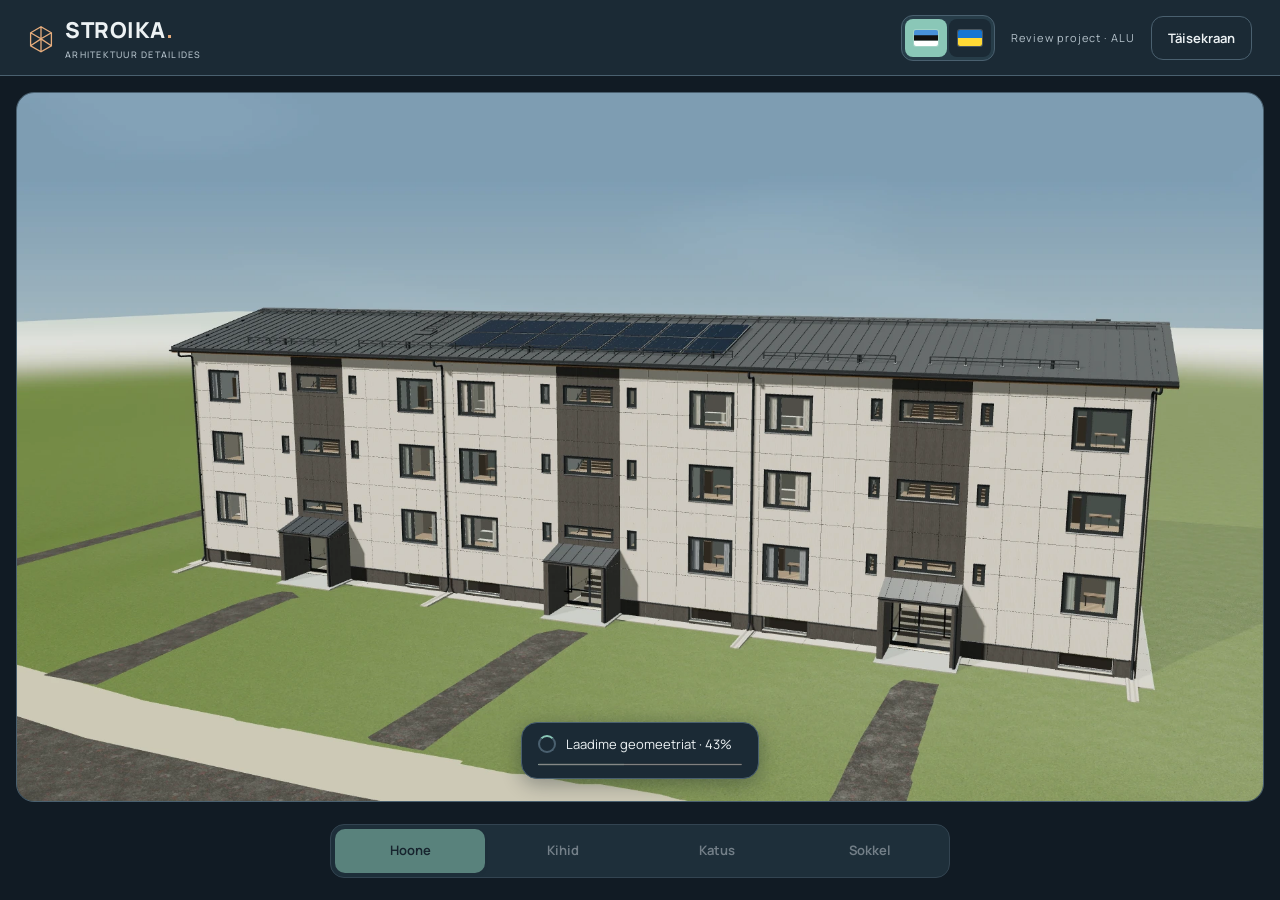
==== commit e2e75b65: "privacy: remove personal labels and workstation paths from public artifacts" ====
--- a/index.html
+++ b/index.html
@@ -3,7 +3,7 @@
 <head>
 <meta charset="UTF-8"><meta name="viewport" content="width=device-width, initial-scale=1, viewport-fit=cover">
 <title>Stroika — fassaad 3D-s</title>
-<meta name="description" content="Mäe tn 7, Alu interaktiivne mudel avaliku projekti põhjal: pööramine, aknasõlm ja fassaadikihtide vaatamine.">
+<meta name="description" content="Review project, Alu interaktiivne mudel avaliku projekti põhjal: pööramine, aknasõlm ja fassaadikihtide vaatamine.">
 <meta name="theme-color" content="#111b24">
 <link rel="icon" type="image/svg+xml" href="data:image/svg+xml,%3Csvg xmlns='http://www.w3.org/2000/svg' viewBox='0 0 32 32'%3E%3Crect width='32' height='32' rx='7' fill='%23253b33'/%3E%3Cpath d='M7 25V11l9-5 9 5v14H7m9-19v19M7 11l9 5 9-5' stroke='%23c78661' stroke-width='2' fill='none'/%3E%3C/svg%3E">
 <link rel="stylesheet" href="./style.css?v=046a4077fe54d6c7591c">
@@ -14,13 +14,13 @@
 <div class="app" id="app" data-mode="building">
   <header class="header">
     <div class="identity"><svg aria-hidden="true" width="30" height="32" viewBox="0 0 30 32"><path d="M3 25V10l12-7 12 7v15l-12 7zM15 3v29M3 10l12 7 12-7M3 25l12-8 12 8" fill="none" stroke="currentColor" stroke-width="1.5"/></svg><div><b>STROIKA<span class="brand-point">.</span></b><span class="subbrand">ARHITEKTUUR DETAILIDES</span></div></div>
-    <div class="header-actions"><div id="language-switch" class="language-switch" role="group" aria-label="Keel / Мова"><button type="button" data-language="et" lang="et" aria-pressed="true" aria-label="Eesti keel" title="Eesti keel"><svg class="language-flag" viewBox="0 0 24 16" aria-hidden="true"><path fill="#4891d9" d="M0 0h24v6H0z"/><path fill="#111" d="M0 5.33h24v5.34H0z"/><path fill="#fff" d="M0 10.67h24V16H0z"/></svg></button><button type="button" data-language="uk" lang="uk" aria-pressed="false" aria-label="Українська мова" title="Українська мова"><svg class="language-flag" viewBox="0 0 24 16" aria-hidden="true"><path fill="#1676d1" d="M0 0h24v8H0z"/><path fill="#ffda35" d="M0 8h24v8H0z"/></svg></button></div><span class="demo-badge">MÄE TN 7 · ALU</span><button id="presentation-toggle" type="button" aria-pressed="false">Täisekraan</button><button id="open-engineering" type="button" aria-expanded="false" aria-controls="engineering-drawer" hidden>Joonised</button></div>
+    <div class="header-actions"><div id="language-switch" class="language-switch" role="group" aria-label="Keel / Мова"><button type="button" data-language="et" lang="et" aria-pressed="true" aria-label="Eesti keel" title="Eesti keel"><svg class="language-flag" viewBox="0 0 24 16" aria-hidden="true"><path fill="#4891d9" d="M0 0h24v6H0z"/><path fill="#111" d="M0 5.33h24v5.34H0z"/><path fill="#fff" d="M0 10.67h24V16H0z"/></svg></button><button type="button" data-language="uk" lang="uk" aria-pressed="false" aria-label="Українська мова" title="Українська мова"><svg class="language-flag" viewBox="0 0 24 16" aria-hidden="true"><path fill="#1676d1" d="M0 0h24v8H0z"/><path fill="#ffda35" d="M0 8h24v8H0z"/></svg></button></div><span class="demo-badge">Review project · ALU</span><button id="presentation-toggle" type="button" aria-pressed="false">Täisekraan</button><button id="open-engineering" type="button" aria-expanded="false" aria-controls="engineering-drawer" hidden>Joonised</button></div>
   </header>
   <main>
     <section class="stage" aria-label="Hoone interaktiivne 3D-mudel" data-signature-moment="facade-explode" data-story-beat="building">
-      <img id="model-poster" class="model-poster" src="./assets/mae7-preview.webp" alt="Mäe tn 7 mudeli ülevaade" fetchpriority="high" decoding="async">
+      <img id="model-poster" class="model-poster" src="./assets/mae7-preview.webp" alt="Review project mudeli ülevaade" fetchpriority="high" decoding="async">
       <div id="viewer" role="img" aria-label="Projektil põhinev kolmemõõtmeline mudel. Pööramiseks lohista; klaviatuuriga juhtimiseks kasuta vaate nuppe."></div>
-      <div class="stage-title"><span class="eyebrow" id="view-kicker">01 / ARHITEKTUUR</span><h1 id="view-title">Mäe tn 7.</h1><p id="view-description">Rekonstrueerimine avaliku projekti põhjal.</p></div>
+      <div class="stage-title"><span class="eyebrow" id="view-kicker">01 / ARHITEKTUUR</span><h1 id="view-title">Review project.</h1><p id="view-description">Rekonstrueerimine avaliku projekti põhjal.</p></div>
       <div id="selection-card" class="selection-card" aria-live="polite" hidden></div>
       <span id="gesture-hint" hidden></span><div class="model-tag"><span class="model-tag-line"></span><span id="model-tag-text">40,4 m · 3 korrust</span></div>
       <div class="view-tools" inert aria-label="Vaate juhtimine">
@@ -48,7 +48,7 @@
         <input id="explode" type="range" min="0" max="100" step="1" value="0" aria-label="Fassaadikihtide eraldamise ulatus">
         <div class="layer-list" id="layer-list"></div>
       </div>
-      <div class="selected-layer" id="selected-layer" aria-live="polite"><span class="eyebrow">KONSTRUKTSIOON</span><h3>Mäe tn 7 · Alu</h3></div>
+      <div class="selected-layer" id="selected-layer" aria-live="polite"><span class="eyebrow">KONSTRUKTSIOON</span><h3>Review project · Alu</h3></div>
       <div class="selection-actions"><button id="focus-component" hidden>Vaata detaili lähemalt</button><button id="open-selection-drawing" type="button" hidden>Selle plaadi joonis ↗</button><button id="measure-balcony-door" type="button" hidden>Ukse mõõdud</button><button id="measure-balcony-window" type="button" hidden>Akna mõõdud</button></div><div class="panel-bottom"><span class="demo-square"></span><p>Alus: projekt P-8/8/22, lehed 02, 05–08. Väikesed detailid on lihtsustatud; objekti mõõte ja kehtivat paigaldusversiooni veel kontrollitakse.</p></div>
 
       <a class="source-link" href="https://riigihanked.riik.ee/rhr-web/#/procurement/10162244/documents?group=B" target="_blank" rel="noopener">Avalik projekt ↗</a>
@@ -67,7 +67,7 @@
  <details class="quantities"><summary>Projekti kogused: fassaad, sokkel ja katus</summary><p>Mahutabel v02, leht Hanketabel. Projekti maht; varu ei lisata ega tööd loeta vastuvõetuks automaatselt.</p><table><thead><tr><th>Töö</th><th>Kogus</th><th>Allikas</th></tr></thead><tbody id="quantities-body"></tbody></table><a href="./window-ledger.json?v=74e44ffeea60c7464576" download>Aknad · 88 elementi JSON ↓</a></details>
 </section>
 <section class="engineering interface-section" id="material-reference"><span class="eyebrow">MATERJALID / V25</span><h2>Materjal, värv ja paksus.</h2><p>P222 ja P070 on muutmata Swisspearli digitaalsed näidised. RR23 on Ruukki kataloogi näidis. Välimus sõltub valgusest ja ekraanist; tarnitud partiid veel kontrollitakse.</p><div class="material-samples"><figure><img src="./assets/P222-official-swatch.jpg" alt="Swisspearl P222 digitaalne näidis" width="140" height="105"><figcaption>P222 · põhifassaad</figcaption></figure><figure><img src="./assets/P070-official-swatch.jpg" alt="Swisspearl P070 digitaalne näidis" width="140" height="105"><figcaption>P070 · tumedad alad</figcaption></figure><figure><div class="rr23-sample" aria-label="RR23 digitaalne näidis"></div><figcaption>RR23 · katus ja metall</figcaption></figure></div><details class="quantities"><summary>20 materjali: parameetrid ja allikad</summary><table><thead><tr><th>Element / allikas</th><th>Projekti parameetrid</th><th>Välimus mudelis</th></tr></thead><tbody><tr><td>Katuseplekk<small>PDF 19, 53, 60</small></td><td>Classic / PURAL / RR23 · 0,6 mm; 32/475 mm on üksnes Ruukki EE võrdlusprofiil</td><td>Tootja digitaalne RR23 näidis; läige, karedus ja peegeldused on näitlikud</td></tr><tr><td>Katuse aluskate<small>PDF 19, 60</small></td><td>Tootekood puudub · mõõt sõlme järgi; tuulutusliist 32×50; roov 32×100 mm</td><td>Näitlik tume pind; 0,2 mm on visualiseerimise paksus</td></tr><tr><td>Aluskonstruktsiooni puit<small>PDF 19, 21, 57</small></td><td>H3; räästalaudisel Bs1,d0 · mõõt sõlme järgi; fassaad 50×50 ja 25×100; katus 32×50 ja 32×100; sokkel 50×75; räästalaudis 22×100 mm</td><td>Näitlik puidutekstuur; puuliik ja partii värv on teadmata</td></tr><tr><td>Kiudtsementplaadid<small>PDF 21, 53</small></td><td>P222 / P070 · 8 mm;</td><td>Praeguse tootja digitaalsed näidised; tarnitud partiid pole mõõdetud</td></tr><tr><td>Fassaadi mineraalvill<small>PDF 21, 29</small></td><td>λ≤0,035 W/(m·K) · 200 mm; 100+50+50 mm; vähemalt 200 mm</td><td>Näitlikud kiud; digitaalse pinna värv ja tihedus ei kinnita toote omadusi</td></tr><tr><td>Pööningu vahelae soojustus<small>PDF 19, 20, 29, 60</small></td><td>PP-1; λ≤0,041; klass A · 450 mm; vana 250 mm eemaldatakse; soojustatakse horisontaalne vahelagi</td><td>Näitlik kiuline kiht; kõiki katusekaldeid ei soojustata</td></tr><tr><td>Tuuletõkkekipsplaat<small>PDF 21, 56</small></td><td>Tootekood puudub · 9 mm; teibitud vuugid</td><td>Näitlik pind; praegune Gyproc GTS9 on 9,5 mm ja pole täpne asendus</td></tr><tr><td>Kaitseteip kiudtsemendi all<small>PDF 21</small></td><td>Tootekood puudub · mõõt sõlme järgi; 100 mm laius ja 2 mm paksus on digitaalse mudeli eeldused, mitte projekti mõõdud</td><td>Näitlik must kumm; suurendamine 90→100 ei kinnita paarislaudade sõlme</td></tr><tr><td>Aknaplekid ja metallraamistused<small>PDF 23, 53</small></td><td>PURAL / RR23 · 0,6 mm; väljaulatus 30 mm; rõdude juures 10 mm; kalle ≥1:10</td><td>Digitaalne RR23; läige ja painutused on näitlikud</td></tr><tr><td>Uued PVC-aknad ja klaaspaketid<small>PDF 23, 73, 74</small></td><td>PVC; läbipaistev kolmekordne klaaspakett; keraamiline vaheliist · mõõt sõlme järgi; väljast tumehall, seest valge; U≤0,9/1,1 tüübi järgi</td><td>Värviperekond vastab projektile; RGB, IOR, valgusläbivus ja karedus on näitlikud</td></tr><tr><td>Välisuksed<small>PDF 24, 53, 75</small></td><td>VU01; soojustatud alumiinium / RR23; läbipaistev karastatud klaas · mõõt sõlme järgi; U≤1,4; mudeli 12 mm klaas on näitlik</td><td>Digitaalne RR23 ja näitlik optika; tellitud klaaspaketti ei ole määratud</td></tr><tr><td>Tuulekoja katusekate<small>PDF 25, 53, 68</small></td><td>SBS ↔ Classic / PURAL · mõõt sõlme järgi; Classic-sõlmes 0,6 mm plekk ning 32×50 ja 32×100 mm puit</td><td>Kujutatud Classic on mudeli valik; dokumentide vastuolu ei ole kooskõlastatult lahendatud</td></tr><tr><td>Rõdude teras<small>PDF 26, 53</small></td><td>S355JR / C3 / RR23 · mõõt sõlme järgi; 100×100×5; 100×50×5; 50×50×5; L50×50×5; piire 40×40×3 ja 40×80×3 mm</td><td>Digitaalne RR23; värvitekstuur ja teravad servad on näitlikud</td></tr><tr><td>Sissepääsu varikatuse teras<small>PDF 25</small></td><td>S355JR / C3 / kuumtsinkimine · mõõt sõlme järgi; RHS 100×80×5 mm</td><td>Näitlik tsink; tegelik muster ja vananemine on teadmata</td></tr><tr><td>Rõduklaas<small>PDF 26</small></td><td>Läbipaistev karastatud; ülemine hall karastatud lamineeritud klaas · [6] mm; ülemine 4+4 mm; vahekiht on teadmata</td><td>IOR, valgusläbivus, toon ja peegeldused on näitlikud</td></tr><tr><td>Rõdupõrand<small>PDF 26, 65</small></td><td>Tsementlaastplaat; libisemiskindel PU või analoog · 24 mm; kumm 1,5×50; PURAL 0,6 mm; kalle ≥1:80; ülespööre ≥100 mm</td><td>Näitlik pind; 1 mm viimistlus ja kihtide järjekord vajavad kinnitamist</td></tr><tr><td>Sokli soojustus ja profiilid<small>PDF 18, 28, 57</small></td><td>EPS; näide EPS120 Perimeeter; MP25/38 või analoog · 150 mm; 100+50 mm; λ≤0,035; 120 kPa; puit 50×75; profiil 25 mm; FC8 P070</td><td>Näitlik EPS ja tsink; kiudtsemendi värv on digitaalne näidis</td></tr><tr><td>Säilitatavad keldriaknad<small>PDF 23, 63</small></td><td>Tootekood puudub · mõõt sõlme järgi; uued 0,6 mm PURAL-aknaplekid; sõlmes puit 75×30; RKL31 30 mm või analoog</td><td>Valge raam ja läbipaistev pind on olemasoleva akna näitlik kujutis</td></tr><tr><td>Kinnitused ja konsoolid<small>PDF 21, 57</small></td><td>C3; konsoolidel ja kübarprofiilil tsink ≥275 g/m² · mõõt sõlme järgi; L150×150×60×2,5 mm; vähemalt 5 väljatõmbekatset</td><td>Ruumilised kruvid olemasolevate 8 mm avade telgedel. Kruvitoode ja kinnituslahendus ei ole veel kooskõlastatud.</td></tr><tr><td>Betoonist sillutusriba<small>PDF 18</small></td><td>C30/37 / XC4+XF3 / B500 · mõõt sõlme järgi; laius 600 mm; kalle ≥2%; killustik 200 mm 0–32; võrk Ø6@150×150 mm</td><td>Näitlik betoonpind; tegelikku segu pole skannitud</td></tr></tbody></table><a href="./material-ledger-v25.json" download>Materjalid ja allikad JSON ↓</a></details><p class="scope">Katus: pööningu vahelael 450 mm puistevilla; kaldpindadel aluskate, tuulutusliistud, roovid ja kate. Sissepääsude kohal on dokumentides SBS / Classic vastuolu; kujutatud Classic-sõlm vajab projekteerija vastust.</p></section>
-<section class="engineering interface-section"><span class="eyebrow">SÕLMED / KONTROLLLÕIGE</span><h2>Sokkel → aken → räästas.</h2><p>VS-2 paksused on proportsionaalsed. Kõrgusüleminekud on skeemsed; avasid, ankruid ja liikumissõlmi see lõige ei määra.</p><img src="./vertical-strip.svg" alt="Fassaadi kontrolllõige: 100+50+50+9+25+8 mm, sokli ja katuse erinevad süsteemid" style="width:100%;height:auto;background:#fff;border:1px solid #cbd4d6"><div class="export-controls"><a href="./mae7-review-v25.pdf" target="_blank">Fassaadid, krunt ja materjalid · V25 · A3 ↗</a><a href="./vertical-strip.svg" download>Lõige SVG ↓</a><a href="./budmaster/index.html">Kõik allikad · ehitusmeistri pakett ↗</a></div><p class="scope">ISOVER keelab RKL31 teipimise: teip võib lahti tulla ja kanali sulgeda. See erineb 9 mm tuuletõkkekipsist, millele kasutatakse sobivat tihendussüsteemi. <a href="https://www.isover.ee/Tooted/ehitusisolatsioon/isover-rkl-31" target="_blank" rel="noopener">RKL31 juhend ↗</a></p></section><section class="engineering"><span class="eyebrow">VARASEMAD VAATED · V22</span><h2>Fassaad ja detailid lähedalt.</h2><div class="presentation-frames"><a href="./assets/v22-cycles-northwest-79de7b77274e.png" target="_blank" rel="noopener"><figure><img src="./assets/v22-cycles-northwest-79de7b77274e.png" alt="Mäe tn 7 Blenderi mudel: rõdudega fassaad" width="2200" height="1200" loading="lazy" decoding="async"><figcaption>Rõdudega fassaad ↗</figcaption></figure></a><a href="./assets/v22-cycles-detail-b9e10c1c37ee.png" target="_blank" rel="noopener"><figure><img src="./assets/v22-cycles-detail-b9e10c1c37ee.png" alt="Mudeli detailid: rõdu, klaasid, aken ja räästalaudis" width="2200" height="1600" loading="lazy" decoding="async"><figcaption>Rõdu ja aknasõlm ↗</figcaption></figure></a></div><p class="scope">Cycles · näitlik valgustus. Värve võrreldakse materjalinäidistega.</p></section><section class="engineering"><span class="eyebrow">ALLIKATE KONTROLL</span><h2>Paigaldust mõjutavad küsimused.</h2><div id="rfi-list"></div><a href="./rfi-register.json" download>Küsimuste register JSON ↓</a><p class="scope">Vastused ja kehtiva versiooni saab brigaad ettevõttelt või vastutavalt projekteerijalt. Praegused mudelivariandid ei asenda kooskõlastatud sõlmi.</p></section></details><footer><span>MÕÕDISTUS → JOONISED → MUDEL → KOGUSED</span><span>MÄE TN 7 · ALU / V25</span></footer>
+<section class="engineering interface-section"><span class="eyebrow">SÕLMED / KONTROLLLÕIGE</span><h2>Sokkel → aken → räästas.</h2><p>VS-2 paksused on proportsionaalsed. Kõrgusüleminekud on skeemsed; avasid, ankruid ja liikumissõlmi see lõige ei määra.</p><img src="./vertical-strip.svg" alt="Fassaadi kontrolllõige: 100+50+50+9+25+8 mm, sokli ja katuse erinevad süsteemid" style="width:100%;height:auto;background:#fff;border:1px solid #cbd4d6"><div class="export-controls"><a href="./mae7-review-v25.pdf" target="_blank">Fassaadid, krunt ja materjalid · V25 · A3 ↗</a><a href="./vertical-strip.svg" download>Lõige SVG ↓</a><a href="./budmaster/index.html">Kõik allikad · ehitusmeistri pakett ↗</a></div><p class="scope">ISOVER keelab RKL31 teipimise: teip võib lahti tulla ja kanali sulgeda. See erineb 9 mm tuuletõkkekipsist, millele kasutatakse sobivat tihendussüsteemi. <a href="https://www.isover.ee/Tooted/ehitusisolatsioon/isover-rkl-31" target="_blank" rel="noopener">RKL31 juhend ↗</a></p></section><section class="engineering"><span class="eyebrow">VARASEMAD VAATED · V22</span><h2>Fassaad ja detailid lähedalt.</h2><div class="presentation-frames"><a href="./assets/v22-cycles-northwest-79de7b77274e.png" target="_blank" rel="noopener"><figure><img src="./assets/v22-cycles-northwest-79de7b77274e.png" alt="Review project Blenderi mudel: rõdudega fassaad" width="2200" height="1200" loading="lazy" decoding="async"><figcaption>Rõdudega fassaad ↗</figcaption></figure></a><a href="./assets/v22-cycles-detail-b9e10c1c37ee.png" target="_blank" rel="noopener"><figure><img src="./assets/v22-cycles-detail-b9e10c1c37ee.png" alt="Mudeli detailid: rõdu, klaasid, aken ja räästalaudis" width="2200" height="1600" loading="lazy" decoding="async"><figcaption>Rõdu ja aknasõlm ↗</figcaption></figure></a></div><p class="scope">Cycles · näitlik valgustus. Värve võrreldakse materjalinäidistega.</p></section><section class="engineering"><span class="eyebrow">ALLIKATE KONTROLL</span><h2>Paigaldust mõjutavad küsimused.</h2><div id="rfi-list"></div><a href="./rfi-register.json" download>Küsimuste register JSON ↓</a><p class="scope">Vastused ja kehtiva versiooni saab brigaad ettevõttelt või vastutavalt projekteerijalt. Praegused mudelivariandid ei asenda kooskõlastatud sõlmi.</p></section></details><footer><span>MÕÕDISTUS → JOONISED → MUDEL → KOGUSED</span><span>Review project · ALU / V25</span></footer>
 </div>
 <script type="module" src="./i18n.js?v=d6da8995f29092e487aa"></script>
 <script type="module" src="./viewer-entry.js?v=dca01f51c2e998e331a6"></script>
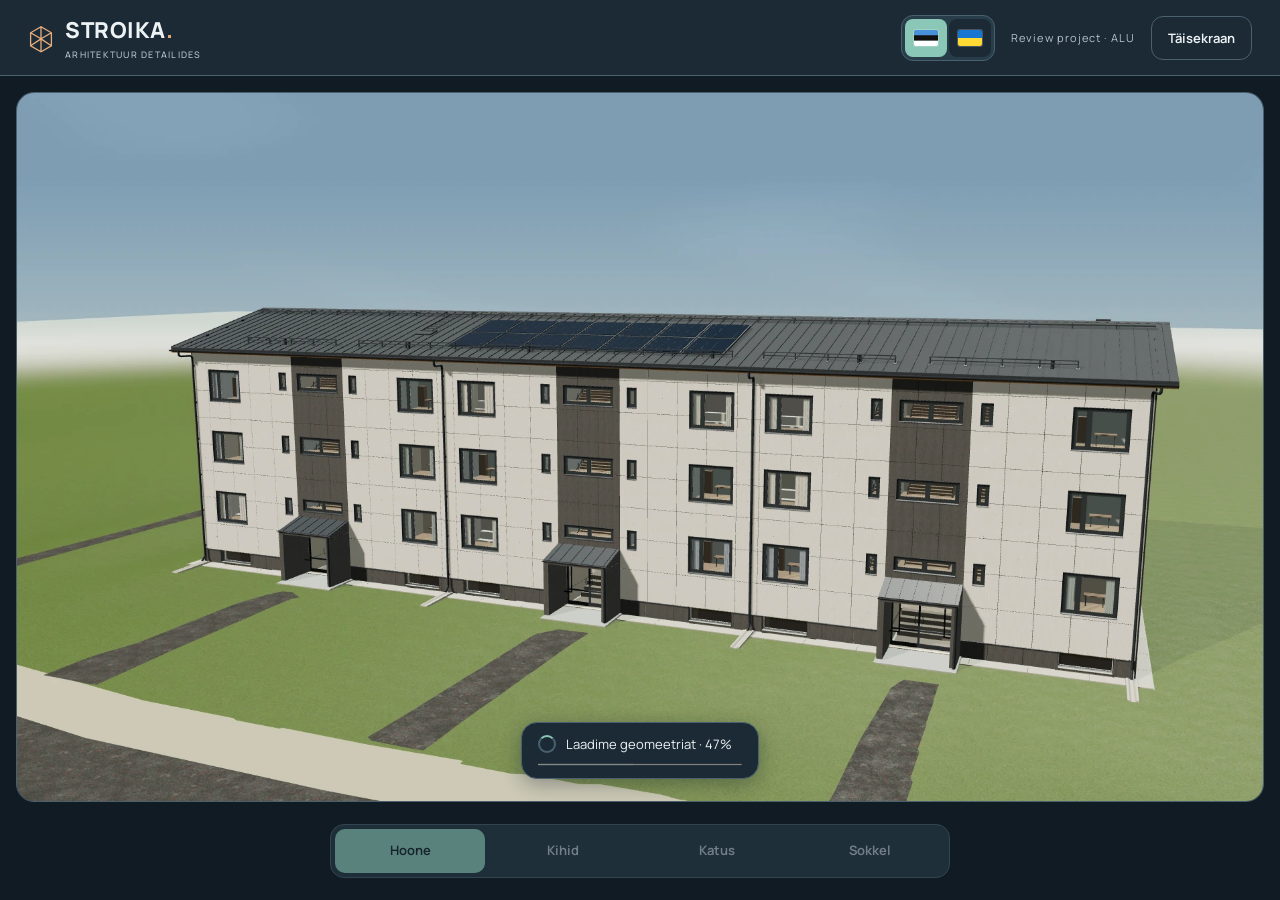
==== commit d7d9d67b: "Rebind public viewer assets after location privacy cleanup" ====
--- a/index.html
+++ b/index.html
@@ -1,5 +1,5 @@
 <!doctype html>
-<html lang="et" data-asset-version="505a4d125ac0b373a2ad">
+<html lang="et" data-asset-version="privacy-fe3f73f72d734d28">
 <head>
 <meta charset="UTF-8"><meta name="viewport" content="width=device-width, initial-scale=1, viewport-fit=cover">
 <title>Stroika — fassaad 3D-s</title>
@@ -8,7 +8,7 @@
 <link rel="icon" type="image/svg+xml" href="data:image/svg+xml,%3Csvg xmlns='http://www.w3.org/2000/svg' viewBox='0 0 32 32'%3E%3Crect width='32' height='32' rx='7' fill='%23253b33'/%3E%3Cpath d='M7 25V11l9-5 9 5v14H7m9-19v19M7 11l9 5 9-5' stroke='%23c78661' stroke-width='2' fill='none'/%3E%3C/svg%3E">
 <link rel="stylesheet" href="./style.css?v=046a4077fe54d6c7591c">
 <link rel="stylesheet" href="./presentation.css?v=afd533fc44184ffb05ec">
-<script type="importmap">{"imports":{"./address-label.js":"./address-label.js?v=80302ed0776a6fa25265","./app.js":"./app.js?v=cb97bfaae9417658e2e8","./assembly-geometry.js":"./assembly-geometry.js?v=94793bc73683503eff06","./asset-request.js":"./asset-request.js?v=95a159436d74dd88d717","./assets/BufferGeometryUtils.js":"./assets/BufferGeometryUtils.js?v=fda7e946b8e0b5ab39b7","./assets/CSS2DRenderer.js":"./assets/CSS2DRenderer.js?v=dd667941bc67380ecb46","./assets/FXAAShader.js":"./assets/FXAAShader.js?v=b8303d179f9d5d40a052","./assets/GLTFLoader.js":"./assets/GLTFLoader.js?v=adbbafe8ce40416525b6","./assets/HDRLoader.js":"./assets/HDRLoader.js?v=d7053cfc4019f520335a","./assets/OrbitControls.js":"./assets/OrbitControls.js?v=c87f518c8e2ef7770900","./assets/RoomEnvironment.js":"./assets/RoomEnvironment.js?v=c20f0b4677f6128a138d","./assets/three.core.min.js":"./assets/three.core.min.js?v=61ba0df005b05991361d","./assets/three.module.min.js":"./assets/three.module.min.js?v=e2b5ee6bccd38fd6d8a2","./attic-floor.js":"./attic-floor.js?v=b68721244dbc3a54e870","./balcony-canopy.js":"./balcony-canopy.js?v=f110b8fa345199acd059","./balcony-cut-report.js":"./balcony-cut-report.js?v=0abd7e301e0ae6c8700b","./balcony-door-review.js":"./balcony-door-review.js?v=7d204f4b9f8efd01d2e4","./balcony-floor.js":"./balcony-floor.js?v=d8897e3ec4428729eb2e","./balcony-foundation.js":"./balcony-foundation.js?v=6d9b5b3fee782927a21c","./balcony-guard-source.js":"./balcony-guard-source.js?v=48499f6a5b667c0d6f78","./balcony-guard.js":"./balcony-guard.js?v=bd7186f531e3f54a16d3","./balcony-materials.js":"./balcony-materials.js?v=a9d55a6023f962b1ff80","./balcony-openings.js":"./balcony-openings.js?v=655246cf3c6546e9b4f5","./balcony-returns.js":"./balcony-returns.js?v=2030f0a344135262a0c0","./balcony-steel.js":"./balcony-steel.js?v=8ad013fffa51608e170d","./basement-openings.js":"./basement-openings.js?v=cfbcf807e6611de82596","./basement-window-plan.js":"./basement-window-plan.js?v=4b525cb623924c6e54fa","./basement-window.js":"./basement-window.js?v=b509f8f27368321968cc","./bracket-contact.js":"./bracket-contact.js?v=ccfce6287aacbd3ba866","./camera-clearance.js":"./camera-clearance.js?v=bef3f29b4afa20c36095","./camera-flight.js":"./camera-flight.js?v=c366bd927ab07b0eb783","./camera-keyboard.js":"./camera-keyboard.js?v=ed75ee1beeebaeec5a18","./camera-path.js":"./camera-path.js?v=079c559ab1bda22e01d8","./colour-aligned-columns.js":"./colour-aligned-columns.js?v=984cee5905f1a4c086ac","./context-recovery.js":"./context-recovery.js?v=4e852d9a7979caa1df20","./cut-area-accounting.js":"./cut-area-accounting.js?v=56ecab79c0206097260d","./cut-export-admission.js":"./cut-export-admission.js?v=d2174350e97be2c96b86","./cut-planner.js":"./cut-planner.js?v=71ea9486bda51ec93ed9","./daylight-sky.js":"./daylight-sky.js?v=81441a81d327d998aa12","./depth-precision.js":"./depth-precision.js?v=276910df3f1c2cfd2545","./dimension-label-layout.js":"./dimension-label-layout.js?v=9d657a3a7c1c1656f472","./dimension-schedule.js":"./dimension-schedule.js?v=57d21f9dce3e668b87b7","./end-wall-plan.js":"./end-wall-plan.js?v=03a8d7c6746a28905260","./engineering.js":"./engineering.js?v=b34388eaa227fc111ded","./entrance-access.js":"./entrance-access.js?v=705b09d2b3430f9ad68b","./entrance-context.js":"./entrance-context.js?v=d1247cc9fa3fe8171b16","./entrance.js":"./entrance.js?v=bba07e8d966ff369f007","./facade-colour-reference.js":"./facade-colour-reference.js?v=6c206ccae139eda6369c","./facade-colour-regions.js":"./facade-colour-regions.js?v=148253c18e8b266a34f4","./facade-corners.js":"./facade-corners.js?v=c5e0d01fce3b407b5b12","./facade-layouts.js":"./facade-layouts.js?v=bfe1ab2900c4718e681e","./facade-model-report.js":"./facade-model-report.js?v=a4027d465fecb69705ec","./facade-system.js":"./facade-system.js?v=b2ef3e587ae87a8224fa","./facade-window.js":"./facade-window.js?v=1150a4539124af18ea81","./fc-surface-uv.js":"./fc-surface-uv.js?v=74efad9407430b89746a","./gables.js":"./gables.js?v=308a1340d264072f6601","./glass-presentation.js":"./glass-presentation.js?v=217318fbb67a0286d0b7","./glazing-unit.js":"./glazing-unit.js?v=bef35822c9a3763f809d","./ground-junctions.js":"./ground-junctions.js?v=15f521a2061237acf219","./house-report.js":"./house-report.js?v=4a797d5ca430efbe4f43","./house-workbench.js":"./house-workbench.js?v=5513be5c9759ccb7ec9d","./i18n-catalog.js":"./i18n-catalog.js?v=29e67ef41db309b9058f","./i18n.js":"./i18n.js?v=d6da8995f29092e487aa","./inspection-stage.js":"./inspection-stage.js?v=679b2fa26d54f865747b","./joint-backings.js":"./joint-backings.js?v=344ec2947635e4515d29","./labour-plan.js":"./labour-plan.js?v=b615311474c632a0fff2","./landscape.js":"./landscape.js?v=283505cfcba34177e267","./layout-options.js":"./layout-options.js?v=fceb8210a58e6cb95d4c","./local-joint-contract.js":"./local-joint-contract.js?v=28b755497af03d381aa5","./lookdev.js":"./lookdev.js?v=b3f049bc13f581796705","./manufacturing-plan.js":"./manufacturing-plan.js?v=09b4ba536b446ac4ffaf","./material-reference.js":"./material-reference.js?v=6fc06769d2205ecdea02","./model.js":"./model.js?v=be371c5356f4f28ace31","./motion.js":"./motion.js?v=7cb56ccbbaab7938e34a","./native-model.js":"./native-model.js?v=c52c555fc1cc1f38a693","./native-transport.js":"./native-transport.js?v=31d6c290a8f6722cddcb","./northwest-openings.js":"./northwest-openings.js?v=2d9708341de5ee6011ef","./opening-dimensions.js":"./opening-dimensions.js?v=8c6c34f3834d6f7a5060","./panel-blank-shapes.js":"./panel-blank-shapes.js?v=f43d72f097272eac4ff3","./panel-contour-geometry.js":"./panel-contour-geometry.js?v=859fbf2c04aa29979e6c","./panel-drilling.js":"./panel-drilling.js?v=f5008f6df70693effa74","./panel-fastener-pattern.js":"./panel-fastener-pattern.js?v=53b2ac24f8c257262f7e","./panel-local-joints.js":"./panel-local-joints.js?v=d94a86e1718653aedc5e","./panel-rectangle-partition.js":"./panel-rectangle-partition.js?v=52e167e9722d224eb84e","./panel-row-plans.js":"./panel-row-plans.js?v=4dd62f5281ede4c2ed92","./panel-screws.js":"./panel-screws.js?v=47c69201475d6217acd4","./panel-support-topology.js":"./panel-support-topology.js?v=3cd028f0bba2a2d20cbd","./plinth-air-path.js":"./plinth-air-path.js?v=5e6fa7f5764194be2ebb","./plinth-assembly.js":"./plinth-assembly.js?v=24295f304f7d7cd035d5","./plinth-board-drilling.js":"./plinth-board-drilling.js?v=0b1f20275c44f00a4d11","./plinth-cut-report.js":"./plinth-cut-report.js?v=112612f791c641402ff1","./plinth-fixing-review.js":"./plinth-fixing-review.js?v=f5f68c0758fc7167e67a","./plinth-plan.js":"./plinth-plan.js?v=512eb7afffaf000fef30","./plinth-selection.js":"./plinth-selection.js?v=034f75030c23aaaf6055","./plinth-support-inspection.js":"./plinth-support-inspection.js?v=9ac2a6752c0ebf2d5d8f","./plinth-supports.js":"./plinth-supports.js?v=6f33201c4c2aa1c50548","./plinth-ventilation.js":"./plinth-ventilation.js?v=ccabf9694086dd4eb9c6","./presentation-renderer.js":"./presentation-renderer.js?v=ca805614ebd54e71982e","./presentation.js":"./presentation.js?v=aeb04df1e1323be7c5cf","./profile-cuts.js":"./profile-cuts.js?v=5f25b1b3d617f0002b52","./project-quantities.js":"./project-quantities.js?v=48af7e0e832611594af2","./rainwater-details.js":"./rainwater-details.js?v=5e08c3ec34ef5ee8a0e8","./rainwater-source.js":"./rainwater-source.js?v=e925e20661da683ee73d","./render-quality.js":"./render-quality.js?v=3a82a5d569cbee432106","./retained-return-drawing.js":"./retained-return-drawing.js?v=5ad739450ceb96f6e835","./reveal-plan.js":"./reveal-plan.js?v=7976fb8bd0724afd8a3d","./roof-assembly.js":"./roof-assembly.js?v=feb51d5f00b573aafed3","./roof-colour-reference.js":"./roof-colour-reference.js?v=7435b238c9062695c0b2","./roof-edge-details.js":"./roof-edge-details.js?v=03960c8f4cec0ee09d2c","./roof-edge-drawing.js":"./roof-edge-drawing.js?v=89116c6f978f35990759","./roof-geometry.js":"./roof-geometry.js?v=22fea6f43058669affa2","./roof-lath-review.js":"./roof-lath-review.js?v=dbd9b3e3dfaff4573827","./roof-penetration-flashing.js":"./roof-penetration-flashing.js?v=64b873654951f13a9c4b","./selection-drawing.js":"./selection-drawing.js?v=183030824e7bf06c9c46","./site-access-reference.js":"./site-access-reference.js?v=43acfdd09ffcd6b4b567","./site-plan-reference.js":"./site-plan-reference.js?v=b1d7b631a0abacf950e4","./source-openings.js":"./source-openings.js?v=10825c2974d39651b61d","./static-display.js":"./static-display.js?v=5b0a6d303ba770de3ea8","./tap-gesture.js":"./tap-gesture.js?v=1f12467488f590e7273f","./terrain-relief.js":"./terrain-relief.js?v=ce4349dcc2130a2dcf2d","./viewer-entry.js":"./viewer-entry.js?v=dca01f51c2e998e331a6","./viewer-startup.js":"./viewer-startup.js?v=61df3e9d1d9b33064a65","./visible-picking.js":"./visible-picking.js?v=cc2d7ab8867e9b3622e1","./visual-panel-layout.js":"./visual-panel-layout.js?v=228a85b396be67d342d5","./window-decoration.js":"./window-decoration.js?v=9f7592676ddf8d2ad273","./window-detail.js":"./window-detail.js?v=044bbdfba5a5f567910d","./window-panel-inspection.js":"./window-panel-inspection.js?v=e3a97f4944a8379cc226","./window-schedule.js":"./window-schedule.js?v=18ff9a34581ae51a6429","./window-sill.js":"./window-sill.js?v=b2d2eb8c8c85591f98f5","./workbench-entry.js":"./workbench-entry.js?v=69d55c6009302a7c5cb3","./workbench.js":"./workbench.js?v=1d718b885391c957c95d","three":"./assets/three.module.min.js?v=e2b5ee6bccd38fd6d8a2"}}</script>
+<script type="importmap">{"imports":{"./address-label.js":"./address-label.js?v=e60f8cab59c42367bc5b","./app.js":"./app.js?v=1182255e42c989ca1f20","./assembly-geometry.js":"./assembly-geometry.js?v=94793bc73683503eff06","./asset-request.js":"./asset-request.js?v=95a159436d74dd88d717","./assets/BufferGeometryUtils.js":"./assets/BufferGeometryUtils.js?v=fda7e946b8e0b5ab39b7","./assets/CSS2DRenderer.js":"./assets/CSS2DRenderer.js?v=dd667941bc67380ecb46","./assets/FXAAShader.js":"./assets/FXAAShader.js?v=b8303d179f9d5d40a052","./assets/GLTFLoader.js":"./assets/GLTFLoader.js?v=adbbafe8ce40416525b6","./assets/HDRLoader.js":"./assets/HDRLoader.js?v=d7053cfc4019f520335a","./assets/OrbitControls.js":"./assets/OrbitControls.js?v=c87f518c8e2ef7770900","./assets/RoomEnvironment.js":"./assets/RoomEnvironment.js?v=c20f0b4677f6128a138d","./assets/three.core.min.js":"./assets/three.core.min.js?v=61ba0df005b05991361d","./assets/three.module.min.js":"./assets/three.module.min.js?v=e2b5ee6bccd38fd6d8a2","./attic-floor.js":"./attic-floor.js?v=b68721244dbc3a54e870","./balcony-canopy.js":"./balcony-canopy.js?v=f110b8fa345199acd059","./balcony-cut-report.js":"./balcony-cut-report.js?v=0abd7e301e0ae6c8700b","./balcony-door-review.js":"./balcony-door-review.js?v=7d204f4b9f8efd01d2e4","./balcony-floor.js":"./balcony-floor.js?v=d8897e3ec4428729eb2e","./balcony-foundation.js":"./balcony-foundation.js?v=6d9b5b3fee782927a21c","./balcony-guard-source.js":"./balcony-guard-source.js?v=48499f6a5b667c0d6f78","./balcony-guard.js":"./balcony-guard.js?v=bd7186f531e3f54a16d3","./balcony-materials.js":"./balcony-materials.js?v=a9d55a6023f962b1ff80","./balcony-openings.js":"./balcony-openings.js?v=655246cf3c6546e9b4f5","./balcony-returns.js":"./balcony-returns.js?v=2030f0a344135262a0c0","./balcony-steel.js":"./balcony-steel.js?v=8ad013fffa51608e170d","./basement-openings.js":"./basement-openings.js?v=cfbcf807e6611de82596","./basement-window-plan.js":"./basement-window-plan.js?v=4b525cb623924c6e54fa","./basement-window.js":"./basement-window.js?v=b509f8f27368321968cc","./bracket-contact.js":"./bracket-contact.js?v=ccfce6287aacbd3ba866","./camera-clearance.js":"./camera-clearance.js?v=bef3f29b4afa20c36095","./camera-flight.js":"./camera-flight.js?v=c366bd927ab07b0eb783","./camera-keyboard.js":"./camera-keyboard.js?v=ed75ee1beeebaeec5a18","./camera-path.js":"./camera-path.js?v=079c559ab1bda22e01d8","./colour-aligned-columns.js":"./colour-aligned-columns.js?v=984cee5905f1a4c086ac","./context-recovery.js":"./context-recovery.js?v=4e852d9a7979caa1df20","./cut-area-accounting.js":"./cut-area-accounting.js?v=56ecab79c0206097260d","./cut-export-admission.js":"./cut-export-admission.js?v=d2174350e97be2c96b86","./cut-planner.js":"./cut-planner.js?v=71ea9486bda51ec93ed9","./daylight-sky.js":"./daylight-sky.js?v=81441a81d327d998aa12","./depth-precision.js":"./depth-precision.js?v=276910df3f1c2cfd2545","./dimension-label-layout.js":"./dimension-label-layout.js?v=9d657a3a7c1c1656f472","./dimension-schedule.js":"./dimension-schedule.js?v=57d21f9dce3e668b87b7","./end-wall-plan.js":"./end-wall-plan.js?v=03a8d7c6746a28905260","./engineering.js":"./engineering.js?v=b34388eaa227fc111ded","./entrance-access.js":"./entrance-access.js?v=705b09d2b3430f9ad68b","./entrance-context.js":"./entrance-context.js?v=d1247cc9fa3fe8171b16","./entrance.js":"./entrance.js?v=bba07e8d966ff369f007","./facade-colour-reference.js":"./facade-colour-reference.js?v=6c206ccae139eda6369c","./facade-colour-regions.js":"./facade-colour-regions.js?v=148253c18e8b266a34f4","./facade-corners.js":"./facade-corners.js?v=c5e0d01fce3b407b5b12","./facade-layouts.js":"./facade-layouts.js?v=bfe1ab2900c4718e681e","./facade-model-report.js":"./facade-model-report.js?v=a4027d465fecb69705ec","./facade-system.js":"./facade-system.js?v=b2ef3e587ae87a8224fa","./facade-window.js":"./facade-window.js?v=1150a4539124af18ea81","./fc-surface-uv.js":"./fc-surface-uv.js?v=74efad9407430b89746a","./gables.js":"./gables.js?v=308a1340d264072f6601","./glass-presentation.js":"./glass-presentation.js?v=217318fbb67a0286d0b7","./glazing-unit.js":"./glazing-unit.js?v=bef35822c9a3763f809d","./ground-junctions.js":"./ground-junctions.js?v=15f521a2061237acf219","./house-report.js":"./house-report.js?v=ff8b41785a9106b00851","./house-workbench.js":"./house-workbench.js?v=6dac5c8c2f583a6d8a34","./i18n-catalog.js":"./i18n-catalog.js?v=acbc9957e640b6a119a4","./i18n.js":"./i18n.js?v=d6da8995f29092e487aa","./inspection-stage.js":"./inspection-stage.js?v=679b2fa26d54f865747b","./joint-backings.js":"./joint-backings.js?v=344ec2947635e4515d29","./labour-plan.js":"./labour-plan.js?v=b615311474c632a0fff2","./landscape.js":"./landscape.js?v=283505cfcba34177e267","./layout-options.js":"./layout-options.js?v=fceb8210a58e6cb95d4c","./local-joint-contract.js":"./local-joint-contract.js?v=28b755497af03d381aa5","./lookdev.js":"./lookdev.js?v=b3f049bc13f581796705","./manufacturing-plan.js":"./manufacturing-plan.js?v=09b4ba536b446ac4ffaf","./material-reference.js":"./material-reference.js?v=6fc06769d2205ecdea02","./model.js":"./model.js?v=be371c5356f4f28ace31","./motion.js":"./motion.js?v=7cb56ccbbaab7938e34a","./native-model.js":"./native-model.js?v=c52c555fc1cc1f38a693","./native-transport.js":"./native-transport.js?v=31d6c290a8f6722cddcb","./northwest-openings.js":"./northwest-openings.js?v=2d9708341de5ee6011ef","./opening-dimensions.js":"./opening-dimensions.js?v=8c6c34f3834d6f7a5060","./panel-blank-shapes.js":"./panel-blank-shapes.js?v=f43d72f097272eac4ff3","./panel-contour-geometry.js":"./panel-contour-geometry.js?v=859fbf2c04aa29979e6c","./panel-drilling.js":"./panel-drilling.js?v=f5008f6df70693effa74","./panel-fastener-pattern.js":"./panel-fastener-pattern.js?v=53b2ac24f8c257262f7e","./panel-local-joints.js":"./panel-local-joints.js?v=d94a86e1718653aedc5e","./panel-rectangle-partition.js":"./panel-rectangle-partition.js?v=52e167e9722d224eb84e","./panel-row-plans.js":"./panel-row-plans.js?v=4dd62f5281ede4c2ed92","./panel-screws.js":"./panel-screws.js?v=47c69201475d6217acd4","./panel-support-topology.js":"./panel-support-topology.js?v=3cd028f0bba2a2d20cbd","./plinth-air-path.js":"./plinth-air-path.js?v=5e6fa7f5764194be2ebb","./plinth-assembly.js":"./plinth-assembly.js?v=24295f304f7d7cd035d5","./plinth-board-drilling.js":"./plinth-board-drilling.js?v=0b1f20275c44f00a4d11","./plinth-cut-report.js":"./plinth-cut-report.js?v=112612f791c641402ff1","./plinth-fixing-review.js":"./plinth-fixing-review.js?v=f5f68c0758fc7167e67a","./plinth-plan.js":"./plinth-plan.js?v=512eb7afffaf000fef30","./plinth-selection.js":"./plinth-selection.js?v=034f75030c23aaaf6055","./plinth-support-inspection.js":"./plinth-support-inspection.js?v=9ac2a6752c0ebf2d5d8f","./plinth-supports.js":"./plinth-supports.js?v=6f33201c4c2aa1c50548","./plinth-ventilation.js":"./plinth-ventilation.js?v=ccabf9694086dd4eb9c6","./presentation-renderer.js":"./presentation-renderer.js?v=ca805614ebd54e71982e","./presentation.js":"./presentation.js?v=aeb04df1e1323be7c5cf","./profile-cuts.js":"./profile-cuts.js?v=5f25b1b3d617f0002b52","./project-quantities.js":"./project-quantities.js?v=48af7e0e832611594af2","./rainwater-details.js":"./rainwater-details.js?v=5e08c3ec34ef5ee8a0e8","./rainwater-source.js":"./rainwater-source.js?v=e925e20661da683ee73d","./render-quality.js":"./render-quality.js?v=3a82a5d569cbee432106","./retained-return-drawing.js":"./retained-return-drawing.js?v=5ad739450ceb96f6e835","./reveal-plan.js":"./reveal-plan.js?v=7976fb8bd0724afd8a3d","./roof-assembly.js":"./roof-assembly.js?v=feb51d5f00b573aafed3","./roof-colour-reference.js":"./roof-colour-reference.js?v=7435b238c9062695c0b2","./roof-edge-details.js":"./roof-edge-details.js?v=03960c8f4cec0ee09d2c","./roof-edge-drawing.js":"./roof-edge-drawing.js?v=89116c6f978f35990759","./roof-geometry.js":"./roof-geometry.js?v=22fea6f43058669affa2","./roof-lath-review.js":"./roof-lath-review.js?v=dbd9b3e3dfaff4573827","./roof-penetration-flashing.js":"./roof-penetration-flashing.js?v=64b873654951f13a9c4b","./selection-drawing.js":"./selection-drawing.js?v=183030824e7bf06c9c46","./site-access-reference.js":"./site-access-reference.js?v=43acfdd09ffcd6b4b567","./site-plan-reference.js":"./site-plan-reference.js?v=b1d7b631a0abacf950e4","./source-openings.js":"./source-openings.js?v=10825c2974d39651b61d","./static-display.js":"./static-display.js?v=5b0a6d303ba770de3ea8","./tap-gesture.js":"./tap-gesture.js?v=1f12467488f590e7273f","./terrain-relief.js":"./terrain-relief.js?v=ce4349dcc2130a2dcf2d","./viewer-entry.js":"./viewer-entry.js?v=dca01f51c2e998e331a6","./viewer-startup.js":"./viewer-startup.js?v=61df3e9d1d9b33064a65","./visible-picking.js":"./visible-picking.js?v=cc2d7ab8867e9b3622e1","./visual-panel-layout.js":"./visual-panel-layout.js?v=228a85b396be67d342d5","./window-decoration.js":"./window-decoration.js?v=9f7592676ddf8d2ad273","./window-detail.js":"./window-detail.js?v=044bbdfba5a5f567910d","./window-panel-inspection.js":"./window-panel-inspection.js?v=e3a97f4944a8379cc226","./window-schedule.js":"./window-schedule.js?v=18ff9a34581ae51a6429","./window-sill.js":"./window-sill.js?v=b2d2eb8c8c85591f98f5","./workbench-entry.js":"./workbench-entry.js?v=69d55c6009302a7c5cb3","./workbench.js":"./workbench.js?v=117efd33815c2f473924","three":"./assets/three.module.min.js?v=e2b5ee6bccd38fd6d8a2"}}</script>
 </head>
 <body>
 <div class="app" id="app" data-mode="building">
@@ -64,7 +64,7 @@
  <p id="engineering-status" role="status"></p>
  <div class="engineering-grid secondary"><section><h3>Karkassi samm ja villa lõikamine.</h3><p>Konsoolid kannavad koormust, puitprussid moodustavad pesad ja roovid toetavad plaate. Villa laius aitab valida konstruktiivselt lubatud lahenduste seast säästliku variandi.</p><div class="planner-controls"><label>Prusside telgede samm, mm<input id="wool-step" type="number" value="600" min="100" max="1000"></label><label>Villa laius, mm<input id="wool-width" type="number" value="565" min="1" max="1500"></label><label>Lõikevaru, mm<input id="wool-extra" type="number" value="15" min="0" max="30"></label></div><p id="wool-result" class="part-info" aria-live="polite"></p><p class="scope">ISOVER STANDARD35 näide: 565 mm puitkarkassi sammule 600; tootja järgi varu 10–15 mm. Objektil kasutatavat toodet ei ole veel kinnitatud. <a href="https://www.isover.ee/Tooted/ehitusisolatsioon/isover-standard-35" target="_blank" rel="noopener">Allikas ↗</a></p></section>
  <section><h3>Tööde järjekord.</h3><ol class="sequence"><li>Aluspind, geomeetria, tööjoonis ja kinnituste katsed.</li><li>Esimene konsoolide ja aknaraami näidis; vastuvõtt enne seeriat.</li><li>100 mm villa → vertikaalne 50×50 / 50 mm → horisontaalne 50×50 / 50 mm.</li><li>9 mm tuuletõkkekips, sobiv vuukide tihendus ja fotod enne sulgemist. Akende juures olev RKL31 on teine materjal: seda ei teibita.</li><li>100×25 lauad, avatud tuulutuskanal, vuugitoed ja süsteemne teip.</li><li>Paigutus → avade ja liikumise kontroll → lõikamine → paigaldus → vastuvõetud detailide arvestus.</li></ol><p class="scope">Fassaadi normatiivne omakaal 0,5 kN/m² — §5.5. Tuulekoormus ja plokkaluse tugevus pole määratud; ankrute sammu mudel ei määra.</p></section></div>
- <details class="quantities"><summary>Projekti kogused: fassaad, sokkel ja katus</summary><p>Mahutabel v02, leht Hanketabel. Projekti maht; varu ei lisata ega tööd loeta vastuvõetuks automaatselt.</p><table><thead><tr><th>Töö</th><th>Kogus</th><th>Allikas</th></tr></thead><tbody id="quantities-body"></tbody></table><a href="./window-ledger.json?v=74e44ffeea60c7464576" download>Aknad · 88 elementi JSON ↓</a></details>
+ <details class="quantities"><summary>Projekti kogused: fassaad, sokkel ja katus</summary><p>Mahutabel v02, leht Hanketabel. Projekti maht; varu ei lisata ega tööd loeta vastuvõetuks automaatselt.</p><table><thead><tr><th>Töö</th><th>Kogus</th><th>Allikas</th></tr></thead><tbody id="quantities-body"></tbody></table><a href="./window-ledger.json?v=f9ccfe6e29d98e4c2b5e" download>Aknad · 88 elementi JSON ↓</a></details>
 </section>
 <section class="engineering interface-section" id="material-reference"><span class="eyebrow">MATERJALID / V25</span><h2>Materjal, värv ja paksus.</h2><p>P222 ja P070 on muutmata Swisspearli digitaalsed näidised. RR23 on Ruukki kataloogi näidis. Välimus sõltub valgusest ja ekraanist; tarnitud partiid veel kontrollitakse.</p><div class="material-samples"><figure><img src="./assets/P222-official-swatch.jpg" alt="Swisspearl P222 digitaalne näidis" width="140" height="105"><figcaption>P222 · põhifassaad</figcaption></figure><figure><img src="./assets/P070-official-swatch.jpg" alt="Swisspearl P070 digitaalne näidis" width="140" height="105"><figcaption>P070 · tumedad alad</figcaption></figure><figure><div class="rr23-sample" aria-label="RR23 digitaalne näidis"></div><figcaption>RR23 · katus ja metall</figcaption></figure></div><details class="quantities"><summary>20 materjali: parameetrid ja allikad</summary><table><thead><tr><th>Element / allikas</th><th>Projekti parameetrid</th><th>Välimus mudelis</th></tr></thead><tbody><tr><td>Katuseplekk<small>PDF 19, 53, 60</small></td><td>Classic / PURAL / RR23 · 0,6 mm; 32/475 mm on üksnes Ruukki EE võrdlusprofiil</td><td>Tootja digitaalne RR23 näidis; läige, karedus ja peegeldused on näitlikud</td></tr><tr><td>Katuse aluskate<small>PDF 19, 60</small></td><td>Tootekood puudub · mõõt sõlme järgi; tuulutusliist 32×50; roov 32×100 mm</td><td>Näitlik tume pind; 0,2 mm on visualiseerimise paksus</td></tr><tr><td>Aluskonstruktsiooni puit<small>PDF 19, 21, 57</small></td><td>H3; räästalaudisel Bs1,d0 · mõõt sõlme järgi; fassaad 50×50 ja 25×100; katus 32×50 ja 32×100; sokkel 50×75; räästalaudis 22×100 mm</td><td>Näitlik puidutekstuur; puuliik ja partii värv on teadmata</td></tr><tr><td>Kiudtsementplaadid<small>PDF 21, 53</small></td><td>P222 / P070 · 8 mm;</td><td>Praeguse tootja digitaalsed näidised; tarnitud partiid pole mõõdetud</td></tr><tr><td>Fassaadi mineraalvill<small>PDF 21, 29</small></td><td>λ≤0,035 W/(m·K) · 200 mm; 100+50+50 mm; vähemalt 200 mm</td><td>Näitlikud kiud; digitaalse pinna värv ja tihedus ei kinnita toote omadusi</td></tr><tr><td>Pööningu vahelae soojustus<small>PDF 19, 20, 29, 60</small></td><td>PP-1; λ≤0,041; klass A · 450 mm; vana 250 mm eemaldatakse; soojustatakse horisontaalne vahelagi</td><td>Näitlik kiuline kiht; kõiki katusekaldeid ei soojustata</td></tr><tr><td>Tuuletõkkekipsplaat<small>PDF 21, 56</small></td><td>Tootekood puudub · 9 mm; teibitud vuugid</td><td>Näitlik pind; praegune Gyproc GTS9 on 9,5 mm ja pole täpne asendus</td></tr><tr><td>Kaitseteip kiudtsemendi all<small>PDF 21</small></td><td>Tootekood puudub · mõõt sõlme järgi; 100 mm laius ja 2 mm paksus on digitaalse mudeli eeldused, mitte projekti mõõdud</td><td>Näitlik must kumm; suurendamine 90→100 ei kinnita paarislaudade sõlme</td></tr><tr><td>Aknaplekid ja metallraamistused<small>PDF 23, 53</small></td><td>PURAL / RR23 · 0,6 mm; väljaulatus 30 mm; rõdude juures 10 mm; kalle ≥1:10</td><td>Digitaalne RR23; läige ja painutused on näitlikud</td></tr><tr><td>Uued PVC-aknad ja klaaspaketid<small>PDF 23, 73, 74</small></td><td>PVC; läbipaistev kolmekordne klaaspakett; keraamiline vaheliist · mõõt sõlme järgi; väljast tumehall, seest valge; U≤0,9/1,1 tüübi järgi</td><td>Värviperekond vastab projektile; RGB, IOR, valgusläbivus ja karedus on näitlikud</td></tr><tr><td>Välisuksed<small>PDF 24, 53, 75</small></td><td>VU01; soojustatud alumiinium / RR23; läbipaistev karastatud klaas · mõõt sõlme järgi; U≤1,4; mudeli 12 mm klaas on näitlik</td><td>Digitaalne RR23 ja näitlik optika; tellitud klaaspaketti ei ole määratud</td></tr><tr><td>Tuulekoja katusekate<small>PDF 25, 53, 68</small></td><td>SBS ↔ Classic / PURAL · mõõt sõlme järgi; Classic-sõlmes 0,6 mm plekk ning 32×50 ja 32×100 mm puit</td><td>Kujutatud Classic on mudeli valik; dokumentide vastuolu ei ole kooskõlastatult lahendatud</td></tr><tr><td>Rõdude teras<small>PDF 26, 53</small></td><td>S355JR / C3 / RR23 · mõõt sõlme järgi; 100×100×5; 100×50×5; 50×50×5; L50×50×5; piire 40×40×3 ja 40×80×3 mm</td><td>Digitaalne RR23; värvitekstuur ja teravad servad on näitlikud</td></tr><tr><td>Sissepääsu varikatuse teras<small>PDF 25</small></td><td>S355JR / C3 / kuumtsinkimine · mõõt sõlme järgi; RHS 100×80×5 mm</td><td>Näitlik tsink; tegelik muster ja vananemine on teadmata</td></tr><tr><td>Rõduklaas<small>PDF 26</small></td><td>Läbipaistev karastatud; ülemine hall karastatud lamineeritud klaas · [6] mm; ülemine 4+4 mm; vahekiht on teadmata</td><td>IOR, valgusläbivus, toon ja peegeldused on näitlikud</td></tr><tr><td>Rõdupõrand<small>PDF 26, 65</small></td><td>Tsementlaastplaat; libisemiskindel PU või analoog · 24 mm; kumm 1,5×50; PURAL 0,6 mm; kalle ≥1:80; ülespööre ≥100 mm</td><td>Näitlik pind; 1 mm viimistlus ja kihtide järjekord vajavad kinnitamist</td></tr><tr><td>Sokli soojustus ja profiilid<small>PDF 18, 28, 57</small></td><td>EPS; näide EPS120 Perimeeter; MP25/38 või analoog · 150 mm; 100+50 mm; λ≤0,035; 120 kPa; puit 50×75; profiil 25 mm; FC8 P070</td><td>Näitlik EPS ja tsink; kiudtsemendi värv on digitaalne näidis</td></tr><tr><td>Säilitatavad keldriaknad<small>PDF 23, 63</small></td><td>Tootekood puudub · mõõt sõlme järgi; uued 0,6 mm PURAL-aknaplekid; sõlmes puit 75×30; RKL31 30 mm või analoog</td><td>Valge raam ja läbipaistev pind on olemasoleva akna näitlik kujutis</td></tr><tr><td>Kinnitused ja konsoolid<small>PDF 21, 57</small></td><td>C3; konsoolidel ja kübarprofiilil tsink ≥275 g/m² · mõõt sõlme järgi; L150×150×60×2,5 mm; vähemalt 5 väljatõmbekatset</td><td>Ruumilised kruvid olemasolevate 8 mm avade telgedel. Kruvitoode ja kinnituslahendus ei ole veel kooskõlastatud.</td></tr><tr><td>Betoonist sillutusriba<small>PDF 18</small></td><td>C30/37 / XC4+XF3 / B500 · mõõt sõlme järgi; laius 600 mm; kalle ≥2%; killustik 200 mm 0–32; võrk Ø6@150×150 mm</td><td>Näitlik betoonpind; tegelikku segu pole skannitud</td></tr></tbody></table><a href="./material-ledger-v25.json" download>Materjalid ja allikad JSON ↓</a></details><p class="scope">Katus: pööningu vahelael 450 mm puistevilla; kaldpindadel aluskate, tuulutusliistud, roovid ja kate. Sissepääsude kohal on dokumentides SBS / Classic vastuolu; kujutatud Classic-sõlm vajab projekteerija vastust.</p></section>
 <section class="engineering interface-section"><span class="eyebrow">SÕLMED / KONTROLLLÕIGE</span><h2>Sokkel → aken → räästas.</h2><p>VS-2 paksused on proportsionaalsed. Kõrgusüleminekud on skeemsed; avasid, ankruid ja liikumissõlmi see lõige ei määra.</p><img src="./vertical-strip.svg" alt="Fassaadi kontrolllõige: 100+50+50+9+25+8 mm, sokli ja katuse erinevad süsteemid" style="width:100%;height:auto;background:#fff;border:1px solid #cbd4d6"><div class="export-controls"><a href="./mae7-review-v25.pdf" target="_blank">Fassaadid, krunt ja materjalid · V25 · A3 ↗</a><a href="./vertical-strip.svg" download>Lõige SVG ↓</a><a href="./budmaster/index.html">Kõik allikad · ehitusmeistri pakett ↗</a></div><p class="scope">ISOVER keelab RKL31 teipimise: teip võib lahti tulla ja kanali sulgeda. See erineb 9 mm tuuletõkkekipsist, millele kasutatakse sobivat tihendussüsteemi. <a href="https://www.isover.ee/Tooted/ehitusisolatsioon/isover-rkl-31" target="_blank" rel="noopener">RKL31 juhend ↗</a></p></section><section class="engineering"><span class="eyebrow">VARASEMAD VAATED · V22</span><h2>Fassaad ja detailid lähedalt.</h2><div class="presentation-frames"><a href="./assets/v22-cycles-northwest-79de7b77274e.png" target="_blank" rel="noopener"><figure><img src="./assets/v22-cycles-northwest-79de7b77274e.png" alt="Review project Blenderi mudel: rõdudega fassaad" width="2200" height="1200" loading="lazy" decoding="async"><figcaption>Rõdudega fassaad ↗</figcaption></figure></a><a href="./assets/v22-cycles-detail-b9e10c1c37ee.png" target="_blank" rel="noopener"><figure><img src="./assets/v22-cycles-detail-b9e10c1c37ee.png" alt="Mudeli detailid: rõdu, klaasid, aken ja räästalaudis" width="2200" height="1600" loading="lazy" decoding="async"><figcaption>Rõdu ja aknasõlm ↗</figcaption></figure></a></div><p class="scope">Cycles · näitlik valgustus. Värve võrreldakse materjalinäidistega.</p></section><section class="engineering"><span class="eyebrow">ALLIKATE KONTROLL</span><h2>Paigaldust mõjutavad küsimused.</h2><div id="rfi-list"></div><a href="./rfi-register.json" download>Küsimuste register JSON ↓</a><p class="scope">Vastused ja kehtiva versiooni saab brigaad ettevõttelt või vastutavalt projekteerijalt. Praegused mudelivariandid ei asenda kooskõlastatud sõlmi.</p></section></details><footer><span>MÕÕDISTUS → JOONISED → MUDEL → KOGUSED</span><span>Review project · ALU / V25</span></footer>
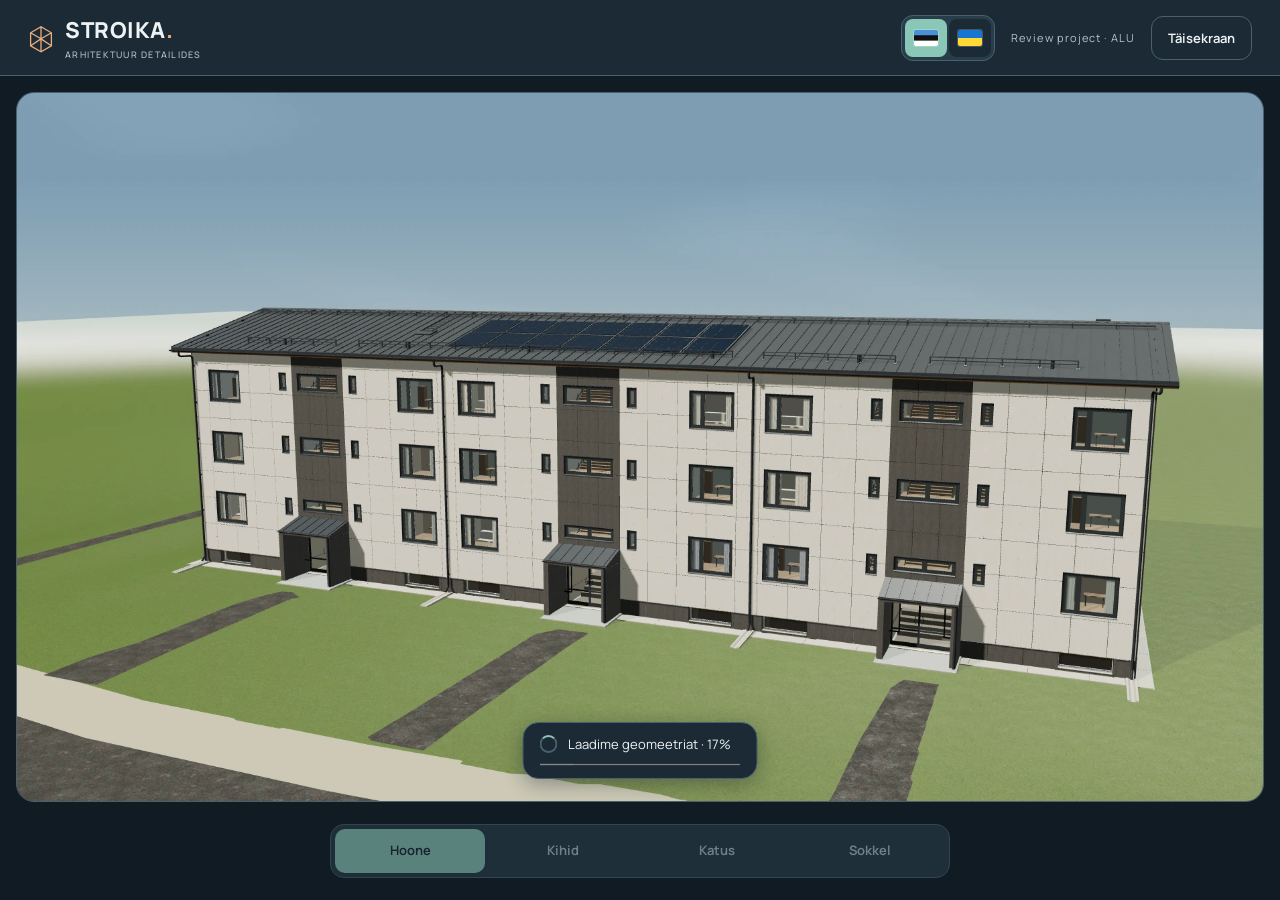
==== commit 53f4cfea: "Make STROIKA drawings easier to review on mobile" ====
--- a/index.html
+++ b/index.html
@@ -8,7 +8,7 @@
 <link rel="icon" type="image/svg+xml" href="data:image/svg+xml,%3Csvg xmlns='http://www.w3.org/2000/svg' viewBox='0 0 32 32'%3E%3Crect width='32' height='32' rx='7' fill='%23253b33'/%3E%3Cpath d='M7 25V11l9-5 9 5v14H7m9-19v19M7 11l9 5 9-5' stroke='%23c78661' stroke-width='2' fill='none'/%3E%3C/svg%3E">
 <link rel="stylesheet" href="./style.css?v=046a4077fe54d6c7591c">
 <link rel="stylesheet" href="./presentation.css?v=afd533fc44184ffb05ec">
-<script type="importmap">{"imports":{"./address-label.js":"./address-label.js?v=e60f8cab59c42367bc5b","./app.js":"./app.js?v=1182255e42c989ca1f20","./assembly-geometry.js":"./assembly-geometry.js?v=94793bc73683503eff06","./asset-request.js":"./asset-request.js?v=95a159436d74dd88d717","./assets/BufferGeometryUtils.js":"./assets/BufferGeometryUtils.js?v=fda7e946b8e0b5ab39b7","./assets/CSS2DRenderer.js":"./assets/CSS2DRenderer.js?v=dd667941bc67380ecb46","./assets/FXAAShader.js":"./assets/FXAAShader.js?v=b8303d179f9d5d40a052","./assets/GLTFLoader.js":"./assets/GLTFLoader.js?v=adbbafe8ce40416525b6","./assets/HDRLoader.js":"./assets/HDRLoader.js?v=d7053cfc4019f520335a","./assets/OrbitControls.js":"./assets/OrbitControls.js?v=c87f518c8e2ef7770900","./assets/RoomEnvironment.js":"./assets/RoomEnvironment.js?v=c20f0b4677f6128a138d","./assets/three.core.min.js":"./assets/three.core.min.js?v=61ba0df005b05991361d","./assets/three.module.min.js":"./assets/three.module.min.js?v=e2b5ee6bccd38fd6d8a2","./attic-floor.js":"./attic-floor.js?v=b68721244dbc3a54e870","./balcony-canopy.js":"./balcony-canopy.js?v=f110b8fa345199acd059","./balcony-cut-report.js":"./balcony-cut-report.js?v=0abd7e301e0ae6c8700b","./balcony-door-review.js":"./balcony-door-review.js?v=7d204f4b9f8efd01d2e4","./balcony-floor.js":"./balcony-floor.js?v=d8897e3ec4428729eb2e","./balcony-foundation.js":"./balcony-foundation.js?v=6d9b5b3fee782927a21c","./balcony-guard-source.js":"./balcony-guard-source.js?v=48499f6a5b667c0d6f78","./balcony-guard.js":"./balcony-guard.js?v=bd7186f531e3f54a16d3","./balcony-materials.js":"./balcony-materials.js?v=a9d55a6023f962b1ff80","./balcony-openings.js":"./balcony-openings.js?v=655246cf3c6546e9b4f5","./balcony-returns.js":"./balcony-returns.js?v=2030f0a344135262a0c0","./balcony-steel.js":"./balcony-steel.js?v=8ad013fffa51608e170d","./basement-openings.js":"./basement-openings.js?v=cfbcf807e6611de82596","./basement-window-plan.js":"./basement-window-plan.js?v=4b525cb623924c6e54fa","./basement-window.js":"./basement-window.js?v=b509f8f27368321968cc","./bracket-contact.js":"./bracket-contact.js?v=ccfce6287aacbd3ba866","./camera-clearance.js":"./camera-clearance.js?v=bef3f29b4afa20c36095","./camera-flight.js":"./camera-flight.js?v=c366bd927ab07b0eb783","./camera-keyboard.js":"./camera-keyboard.js?v=ed75ee1beeebaeec5a18","./camera-path.js":"./camera-path.js?v=079c559ab1bda22e01d8","./colour-aligned-columns.js":"./colour-aligned-columns.js?v=984cee5905f1a4c086ac","./context-recovery.js":"./context-recovery.js?v=4e852d9a7979caa1df20","./cut-area-accounting.js":"./cut-area-accounting.js?v=56ecab79c0206097260d","./cut-export-admission.js":"./cut-export-admission.js?v=d2174350e97be2c96b86","./cut-planner.js":"./cut-planner.js?v=71ea9486bda51ec93ed9","./daylight-sky.js":"./daylight-sky.js?v=81441a81d327d998aa12","./depth-precision.js":"./depth-precision.js?v=276910df3f1c2cfd2545","./dimension-label-layout.js":"./dimension-label-layout.js?v=9d657a3a7c1c1656f472","./dimension-schedule.js":"./dimension-schedule.js?v=57d21f9dce3e668b87b7","./end-wall-plan.js":"./end-wall-plan.js?v=03a8d7c6746a28905260","./engineering.js":"./engineering.js?v=b34388eaa227fc111ded","./entrance-access.js":"./entrance-access.js?v=705b09d2b3430f9ad68b","./entrance-context.js":"./entrance-context.js?v=d1247cc9fa3fe8171b16","./entrance.js":"./entrance.js?v=bba07e8d966ff369f007","./facade-colour-reference.js":"./facade-colour-reference.js?v=6c206ccae139eda6369c","./facade-colour-regions.js":"./facade-colour-regions.js?v=148253c18e8b266a34f4","./facade-corners.js":"./facade-corners.js?v=c5e0d01fce3b407b5b12","./facade-layouts.js":"./facade-layouts.js?v=bfe1ab2900c4718e681e","./facade-model-report.js":"./facade-model-report.js?v=a4027d465fecb69705ec","./facade-system.js":"./facade-system.js?v=b2ef3e587ae87a8224fa","./facade-window.js":"./facade-window.js?v=1150a4539124af18ea81","./fc-surface-uv.js":"./fc-surface-uv.js?v=74efad9407430b89746a","./gables.js":"./gables.js?v=308a1340d264072f6601","./glass-presentation.js":"./glass-presentation.js?v=217318fbb67a0286d0b7","./glazing-unit.js":"./glazing-unit.js?v=bef35822c9a3763f809d","./ground-junctions.js":"./ground-junctions.js?v=15f521a2061237acf219","./house-report.js":"./house-report.js?v=ff8b41785a9106b00851","./house-workbench.js":"./house-workbench.js?v=6dac5c8c2f583a6d8a34","./i18n-catalog.js":"./i18n-catalog.js?v=acbc9957e640b6a119a4","./i18n.js":"./i18n.js?v=d6da8995f29092e487aa","./inspection-stage.js":"./inspection-stage.js?v=679b2fa26d54f865747b","./joint-backings.js":"./joint-backings.js?v=344ec2947635e4515d29","./labour-plan.js":"./labour-plan.js?v=b615311474c632a0fff2","./landscape.js":"./landscape.js?v=283505cfcba34177e267","./layout-options.js":"./layout-options.js?v=fceb8210a58e6cb95d4c","./local-joint-contract.js":"./local-joint-contract.js?v=28b755497af03d381aa5","./lookdev.js":"./lookdev.js?v=b3f049bc13f581796705","./manufacturing-plan.js":"./manufacturing-plan.js?v=09b4ba536b446ac4ffaf","./material-reference.js":"./material-reference.js?v=6fc06769d2205ecdea02","./model.js":"./model.js?v=be371c5356f4f28ace31","./motion.js":"./motion.js?v=7cb56ccbbaab7938e34a","./native-model.js":"./native-model.js?v=c52c555fc1cc1f38a693","./native-transport.js":"./native-transport.js?v=31d6c290a8f6722cddcb","./northwest-openings.js":"./northwest-openings.js?v=2d9708341de5ee6011ef","./opening-dimensions.js":"./opening-dimensions.js?v=8c6c34f3834d6f7a5060","./panel-blank-shapes.js":"./panel-blank-shapes.js?v=f43d72f097272eac4ff3","./panel-contour-geometry.js":"./panel-contour-geometry.js?v=859fbf2c04aa29979e6c","./panel-drilling.js":"./panel-drilling.js?v=f5008f6df70693effa74","./panel-fastener-pattern.js":"./panel-fastener-pattern.js?v=53b2ac24f8c257262f7e","./panel-local-joints.js":"./panel-local-joints.js?v=d94a86e1718653aedc5e","./panel-rectangle-partition.js":"./panel-rectangle-partition.js?v=52e167e9722d224eb84e","./panel-row-plans.js":"./panel-row-plans.js?v=4dd62f5281ede4c2ed92","./panel-screws.js":"./panel-screws.js?v=47c69201475d6217acd4","./panel-support-topology.js":"./panel-support-topology.js?v=3cd028f0bba2a2d20cbd","./plinth-air-path.js":"./plinth-air-path.js?v=5e6fa7f5764194be2ebb","./plinth-assembly.js":"./plinth-assembly.js?v=24295f304f7d7cd035d5","./plinth-board-drilling.js":"./plinth-board-drilling.js?v=0b1f20275c44f00a4d11","./plinth-cut-report.js":"./plinth-cut-report.js?v=112612f791c641402ff1","./plinth-fixing-review.js":"./plinth-fixing-review.js?v=f5f68c0758fc7167e67a","./plinth-plan.js":"./plinth-plan.js?v=512eb7afffaf000fef30","./plinth-selection.js":"./plinth-selection.js?v=034f75030c23aaaf6055","./plinth-support-inspection.js":"./plinth-support-inspection.js?v=9ac2a6752c0ebf2d5d8f","./plinth-supports.js":"./plinth-supports.js?v=6f33201c4c2aa1c50548","./plinth-ventilation.js":"./plinth-ventilation.js?v=ccabf9694086dd4eb9c6","./presentation-renderer.js":"./presentation-renderer.js?v=ca805614ebd54e71982e","./presentation.js":"./presentation.js?v=aeb04df1e1323be7c5cf","./profile-cuts.js":"./profile-cuts.js?v=5f25b1b3d617f0002b52","./project-quantities.js":"./project-quantities.js?v=48af7e0e832611594af2","./rainwater-details.js":"./rainwater-details.js?v=5e08c3ec34ef5ee8a0e8","./rainwater-source.js":"./rainwater-source.js?v=e925e20661da683ee73d","./render-quality.js":"./render-quality.js?v=3a82a5d569cbee432106","./retained-return-drawing.js":"./retained-return-drawing.js?v=5ad739450ceb96f6e835","./reveal-plan.js":"./reveal-plan.js?v=7976fb8bd0724afd8a3d","./roof-assembly.js":"./roof-assembly.js?v=feb51d5f00b573aafed3","./roof-colour-reference.js":"./roof-colour-reference.js?v=7435b238c9062695c0b2","./roof-edge-details.js":"./roof-edge-details.js?v=03960c8f4cec0ee09d2c","./roof-edge-drawing.js":"./roof-edge-drawing.js?v=89116c6f978f35990759","./roof-geometry.js":"./roof-geometry.js?v=22fea6f43058669affa2","./roof-lath-review.js":"./roof-lath-review.js?v=dbd9b3e3dfaff4573827","./roof-penetration-flashing.js":"./roof-penetration-flashing.js?v=64b873654951f13a9c4b","./selection-drawing.js":"./selection-drawing.js?v=183030824e7bf06c9c46","./site-access-reference.js":"./site-access-reference.js?v=43acfdd09ffcd6b4b567","./site-plan-reference.js":"./site-plan-reference.js?v=b1d7b631a0abacf950e4","./source-openings.js":"./source-openings.js?v=10825c2974d39651b61d","./static-display.js":"./static-display.js?v=5b0a6d303ba770de3ea8","./tap-gesture.js":"./tap-gesture.js?v=1f12467488f590e7273f","./terrain-relief.js":"./terrain-relief.js?v=ce4349dcc2130a2dcf2d","./viewer-entry.js":"./viewer-entry.js?v=dca01f51c2e998e331a6","./viewer-startup.js":"./viewer-startup.js?v=61df3e9d1d9b33064a65","./visible-picking.js":"./visible-picking.js?v=cc2d7ab8867e9b3622e1","./visual-panel-layout.js":"./visual-panel-layout.js?v=228a85b396be67d342d5","./window-decoration.js":"./window-decoration.js?v=9f7592676ddf8d2ad273","./window-detail.js":"./window-detail.js?v=044bbdfba5a5f567910d","./window-panel-inspection.js":"./window-panel-inspection.js?v=e3a97f4944a8379cc226","./window-schedule.js":"./window-schedule.js?v=18ff9a34581ae51a6429","./window-sill.js":"./window-sill.js?v=b2d2eb8c8c85591f98f5","./workbench-entry.js":"./workbench-entry.js?v=69d55c6009302a7c5cb3","./workbench.js":"./workbench.js?v=117efd33815c2f473924","three":"./assets/three.module.min.js?v=e2b5ee6bccd38fd6d8a2"}}</script>
+<script type="importmap">{"imports":{"./address-label.js":"./address-label.js?v=e60f8cab59c42367bc5b","./app.js":"./app.js?v=1182255e42c989ca1f20","./assembly-geometry.js":"./assembly-geometry.js?v=94793bc73683503eff06","./asset-request.js":"./asset-request.js?v=95a159436d74dd88d717","./assets/BufferGeometryUtils.js":"./assets/BufferGeometryUtils.js?v=fda7e946b8e0b5ab39b7","./assets/CSS2DRenderer.js":"./assets/CSS2DRenderer.js?v=dd667941bc67380ecb46","./assets/FXAAShader.js":"./assets/FXAAShader.js?v=b8303d179f9d5d40a052","./assets/GLTFLoader.js":"./assets/GLTFLoader.js?v=adbbafe8ce40416525b6","./assets/HDRLoader.js":"./assets/HDRLoader.js?v=d7053cfc4019f520335a","./assets/OrbitControls.js":"./assets/OrbitControls.js?v=c87f518c8e2ef7770900","./assets/RoomEnvironment.js":"./assets/RoomEnvironment.js?v=c20f0b4677f6128a138d","./assets/three.core.min.js":"./assets/three.core.min.js?v=61ba0df005b05991361d","./assets/three.module.min.js":"./assets/three.module.min.js?v=e2b5ee6bccd38fd6d8a2","./attic-floor.js":"./attic-floor.js?v=b68721244dbc3a54e870","./balcony-canopy.js":"./balcony-canopy.js?v=f110b8fa345199acd059","./balcony-cut-report.js":"./balcony-cut-report.js?v=0abd7e301e0ae6c8700b","./balcony-door-review.js":"./balcony-door-review.js?v=7d204f4b9f8efd01d2e4","./balcony-floor.js":"./balcony-floor.js?v=d8897e3ec4428729eb2e","./balcony-foundation.js":"./balcony-foundation.js?v=6d9b5b3fee782927a21c","./balcony-guard-source.js":"./balcony-guard-source.js?v=48499f6a5b667c0d6f78","./balcony-guard.js":"./balcony-guard.js?v=bd7186f531e3f54a16d3","./balcony-materials.js":"./balcony-materials.js?v=a9d55a6023f962b1ff80","./balcony-openings.js":"./balcony-openings.js?v=655246cf3c6546e9b4f5","./balcony-returns.js":"./balcony-returns.js?v=2030f0a344135262a0c0","./balcony-steel.js":"./balcony-steel.js?v=8ad013fffa51608e170d","./basement-openings.js":"./basement-openings.js?v=cfbcf807e6611de82596","./basement-window-plan.js":"./basement-window-plan.js?v=4b525cb623924c6e54fa","./basement-window.js":"./basement-window.js?v=b509f8f27368321968cc","./bracket-contact.js":"./bracket-contact.js?v=ccfce6287aacbd3ba866","./camera-clearance.js":"./camera-clearance.js?v=bef3f29b4afa20c36095","./camera-flight.js":"./camera-flight.js?v=c366bd927ab07b0eb783","./camera-keyboard.js":"./camera-keyboard.js?v=ed75ee1beeebaeec5a18","./camera-path.js":"./camera-path.js?v=079c559ab1bda22e01d8","./colour-aligned-columns.js":"./colour-aligned-columns.js?v=984cee5905f1a4c086ac","./context-recovery.js":"./context-recovery.js?v=4e852d9a7979caa1df20","./cut-area-accounting.js":"./cut-area-accounting.js?v=56ecab79c0206097260d","./cut-export-admission.js":"./cut-export-admission.js?v=d2174350e97be2c96b86","./cut-planner.js":"./cut-planner.js?v=71ea9486bda51ec93ed9","./daylight-sky.js":"./daylight-sky.js?v=81441a81d327d998aa12","./depth-precision.js":"./depth-precision.js?v=276910df3f1c2cfd2545","./dimension-label-layout.js":"./dimension-label-layout.js?v=9d657a3a7c1c1656f472","./dimension-schedule.js":"./dimension-schedule.js?v=57d21f9dce3e668b87b7","./end-wall-plan.js":"./end-wall-plan.js?v=03a8d7c6746a28905260","./engineering.js":"./engineering.js?v=b34388eaa227fc111ded","./entrance-access.js":"./entrance-access.js?v=705b09d2b3430f9ad68b","./entrance-context.js":"./entrance-context.js?v=d1247cc9fa3fe8171b16","./entrance.js":"./entrance.js?v=bba07e8d966ff369f007","./facade-colour-reference.js":"./facade-colour-reference.js?v=6c206ccae139eda6369c","./facade-colour-regions.js":"./facade-colour-regions.js?v=148253c18e8b266a34f4","./facade-corners.js":"./facade-corners.js?v=c5e0d01fce3b407b5b12","./facade-layouts.js":"./facade-layouts.js?v=bfe1ab2900c4718e681e","./facade-model-report.js":"./facade-model-report.js?v=a4027d465fecb69705ec","./facade-system.js":"./facade-system.js?v=b2ef3e587ae87a8224fa","./facade-window.js":"./facade-window.js?v=1150a4539124af18ea81","./fc-surface-uv.js":"./fc-surface-uv.js?v=74efad9407430b89746a","./gables.js":"./gables.js?v=308a1340d264072f6601","./glass-presentation.js":"./glass-presentation.js?v=217318fbb67a0286d0b7","./glazing-unit.js":"./glazing-unit.js?v=bef35822c9a3763f809d","./ground-junctions.js":"./ground-junctions.js?v=15f521a2061237acf219","./house-report.js":"./house-report.js?v=ff8b41785a9106b00851","./house-workbench.js":"./house-workbench.js?v=6dac5c8c2f583a6d8a34","./i18n-catalog.js":"./i18n-catalog.js?v=c20b4684d48f2430a81d","./i18n.js":"./i18n.js?v=d6da8995f29092e487aa","./inspection-stage.js":"./inspection-stage.js?v=679b2fa26d54f865747b","./joint-backings.js":"./joint-backings.js?v=344ec2947635e4515d29","./labour-plan.js":"./labour-plan.js?v=b615311474c632a0fff2","./landscape.js":"./landscape.js?v=283505cfcba34177e267","./layout-options.js":"./layout-options.js?v=fceb8210a58e6cb95d4c","./local-joint-contract.js":"./local-joint-contract.js?v=28b755497af03d381aa5","./lookdev.js":"./lookdev.js?v=b3f049bc13f581796705","./manufacturing-plan.js":"./manufacturing-plan.js?v=09b4ba536b446ac4ffaf","./material-reference.js":"./material-reference.js?v=6fc06769d2205ecdea02","./model.js":"./model.js?v=be371c5356f4f28ace31","./motion.js":"./motion.js?v=7cb56ccbbaab7938e34a","./native-model.js":"./native-model.js?v=c52c555fc1cc1f38a693","./native-transport.js":"./native-transport.js?v=31d6c290a8f6722cddcb","./northwest-openings.js":"./northwest-openings.js?v=2d9708341de5ee6011ef","./opening-dimensions.js":"./opening-dimensions.js?v=8c6c34f3834d6f7a5060","./panel-blank-shapes.js":"./panel-blank-shapes.js?v=f43d72f097272eac4ff3","./panel-contour-geometry.js":"./panel-contour-geometry.js?v=859fbf2c04aa29979e6c","./panel-drilling.js":"./panel-drilling.js?v=f5008f6df70693effa74","./panel-fastener-pattern.js":"./panel-fastener-pattern.js?v=53b2ac24f8c257262f7e","./panel-local-joints.js":"./panel-local-joints.js?v=d94a86e1718653aedc5e","./panel-rectangle-partition.js":"./panel-rectangle-partition.js?v=52e167e9722d224eb84e","./panel-row-plans.js":"./panel-row-plans.js?v=4dd62f5281ede4c2ed92","./panel-screws.js":"./panel-screws.js?v=47c69201475d6217acd4","./panel-support-topology.js":"./panel-support-topology.js?v=3cd028f0bba2a2d20cbd","./plinth-air-path.js":"./plinth-air-path.js?v=5e6fa7f5764194be2ebb","./plinth-assembly.js":"./plinth-assembly.js?v=24295f304f7d7cd035d5","./plinth-board-drilling.js":"./plinth-board-drilling.js?v=0b1f20275c44f00a4d11","./plinth-cut-report.js":"./plinth-cut-report.js?v=112612f791c641402ff1","./plinth-fixing-review.js":"./plinth-fixing-review.js?v=f5f68c0758fc7167e67a","./plinth-plan.js":"./plinth-plan.js?v=512eb7afffaf000fef30","./plinth-selection.js":"./plinth-selection.js?v=034f75030c23aaaf6055","./plinth-support-inspection.js":"./plinth-support-inspection.js?v=9ac2a6752c0ebf2d5d8f","./plinth-supports.js":"./plinth-supports.js?v=6f33201c4c2aa1c50548","./plinth-ventilation.js":"./plinth-ventilation.js?v=ccabf9694086dd4eb9c6","./presentation-renderer.js":"./presentation-renderer.js?v=ca805614ebd54e71982e","./presentation.js":"./presentation.js?v=aeb04df1e1323be7c5cf","./profile-cuts.js":"./profile-cuts.js?v=5f25b1b3d617f0002b52","./project-quantities.js":"./project-quantities.js?v=48af7e0e832611594af2","./rainwater-details.js":"./rainwater-details.js?v=5e08c3ec34ef5ee8a0e8","./rainwater-source.js":"./rainwater-source.js?v=e925e20661da683ee73d","./render-quality.js":"./render-quality.js?v=3a82a5d569cbee432106","./retained-return-drawing.js":"./retained-return-drawing.js?v=5ad739450ceb96f6e835","./reveal-plan.js":"./reveal-plan.js?v=7976fb8bd0724afd8a3d","./roof-assembly.js":"./roof-assembly.js?v=feb51d5f00b573aafed3","./roof-colour-reference.js":"./roof-colour-reference.js?v=7435b238c9062695c0b2","./roof-edge-details.js":"./roof-edge-details.js?v=03960c8f4cec0ee09d2c","./roof-edge-drawing.js":"./roof-edge-drawing.js?v=89116c6f978f35990759","./roof-geometry.js":"./roof-geometry.js?v=22fea6f43058669affa2","./roof-lath-review.js":"./roof-lath-review.js?v=dbd9b3e3dfaff4573827","./roof-penetration-flashing.js":"./roof-penetration-flashing.js?v=64b873654951f13a9c4b","./selection-drawing.js":"./selection-drawing.js?v=183030824e7bf06c9c46","./site-access-reference.js":"./site-access-reference.js?v=43acfdd09ffcd6b4b567","./site-plan-reference.js":"./site-plan-reference.js?v=b1d7b631a0abacf950e4","./source-openings.js":"./source-openings.js?v=10825c2974d39651b61d","./static-display.js":"./static-display.js?v=5b0a6d303ba770de3ea8","./tap-gesture.js":"./tap-gesture.js?v=1f12467488f590e7273f","./terrain-relief.js":"./terrain-relief.js?v=ce4349dcc2130a2dcf2d","./viewer-entry.js":"./viewer-entry.js?v=dca01f51c2e998e331a6","./viewer-startup.js":"./viewer-startup.js?v=61df3e9d1d9b33064a65","./visible-picking.js":"./visible-picking.js?v=cc2d7ab8867e9b3622e1","./visual-panel-layout.js":"./visual-panel-layout.js?v=228a85b396be67d342d5","./window-decoration.js":"./window-decoration.js?v=9f7592676ddf8d2ad273","./window-detail.js":"./window-detail.js?v=044bbdfba5a5f567910d","./window-panel-inspection.js":"./window-panel-inspection.js?v=e3a97f4944a8379cc226","./window-schedule.js":"./window-schedule.js?v=18ff9a34581ae51a6429","./window-sill.js":"./window-sill.js?v=b2d2eb8c8c85591f98f5","./workbench-entry.js":"./workbench-entry.js?v=69d55c6009302a7c5cb3","./workbench.js":"./workbench.js?v=117efd33815c2f473924","three":"./assets/three.module.min.js?v=e2b5ee6bccd38fd6d8a2"}}</script>
 </head>
 <body>
 <div class="app" id="app" data-mode="building">
